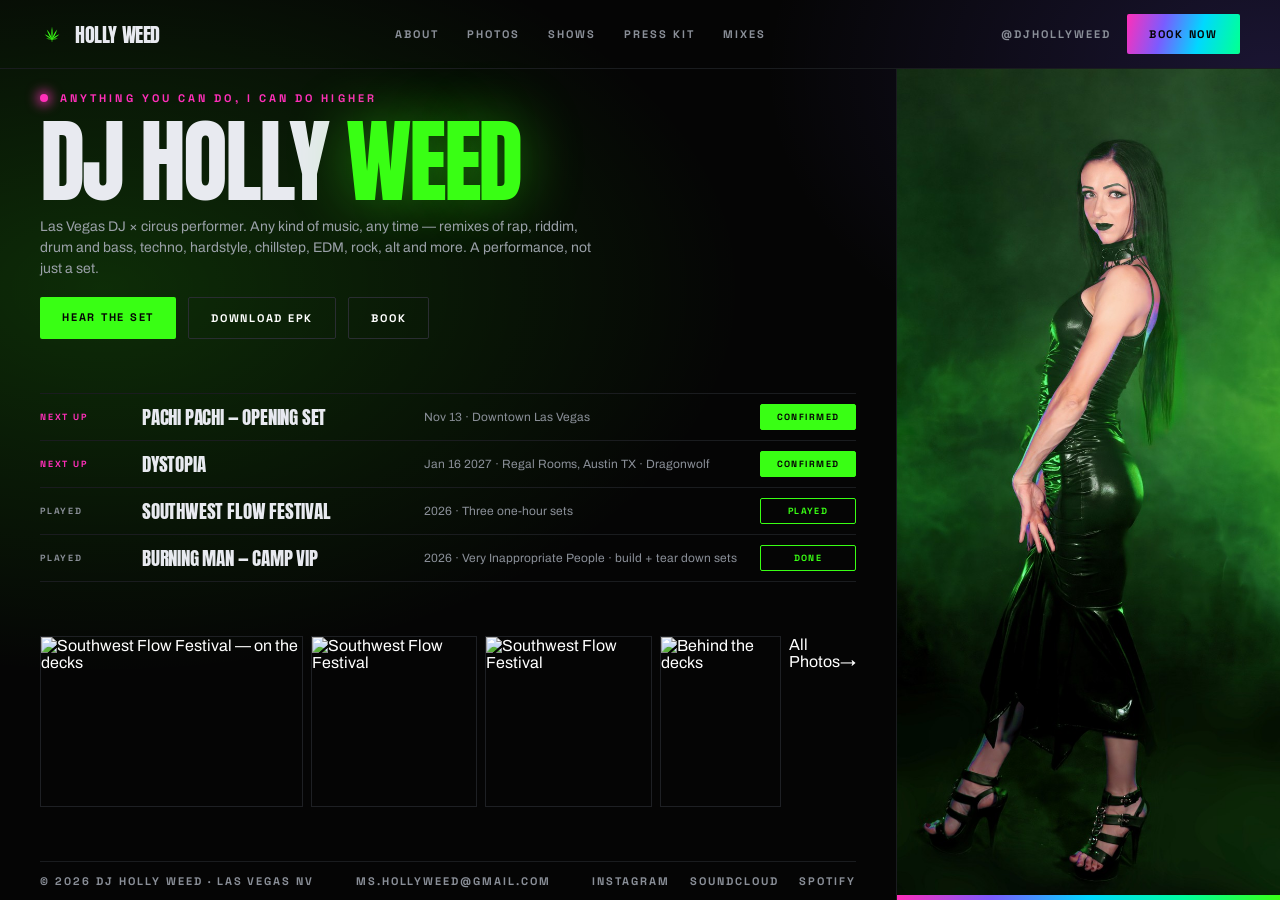
==== index.html @ 9cdce439 "Add files via upload" ====
<!DOCTYPE html>
<html lang="en">
<head>
<meta charset="utf-8">
<title>DJ Holly Weed — Las Vegas · Any Kind of Music, Any Time</title>
<meta name="viewport" content="width=device-width,initial-scale=1">
<meta name="description" content="DJ Holly Weed. Las Vegas DJ and circus performer. Any kind of music, any time. Next: Pachi Pachi 11/13, Dystopia Austin 1/16/27. Bookings: ms.hollyweed@gmail.com">
<meta property="og:title" content="DJ Holly Weed">
<meta property="og:description" content="Anything you can do, I can do higher.">
<meta property="og:type" content="website">
<meta property="og:image" content="assets/img/og.jpg">
<meta name="theme-color" content="#050505">
<link rel="icon" type="image/png" href="assets/img/favicon.png">
<link rel="preconnect" href="https://fonts.googleapis.com">
<link rel="preconnect" href="https://fonts.gstatic.com" crossorigin>
<link href="https://fonts.googleapis.com/css2?family=Anton&family=Archivo:wght@400;500;600;700&family=Space+Grotesk:wght@400;500;700&display=swap" rel="stylesheet">
<link rel="stylesheet" href="assets/styles.css?v=6">
<script type="application/ld+json">
{
  "@context": "https://schema.org",
  "@type": "MusicGroup",
  "name": "DJ Holly Weed",
  "genre": ["Rap Remixes", "Riddim", "Drum and Bass", "Techno", "Hardstyle", "Chillstep", "EDM", "Rock", "Alternative"],
  "foundingLocation": {"@type": "Place", "name": "Las Vegas, NV"},
  "email": "ms.hollyweed@gmail.com",
  "sameAs": [
    "https://www.instagram.com/djhollyweed",
    "https://soundcloud.com/djhollyweed",
    "https://open.spotify.com/user/31uorguccftqtg457fz2jyqeoupe"
  ]
}
</script>
</head>
<body>
<div class="screen">

<header>
  <a class="logo" href="#" aria-label="DJ Holly Weed">
    <svg viewBox="-100 -110 200 140" width="24"  aria-hidden="true"><g fill="currentColor"><path d="M0,10 C7,-22 7,-70 0,-104 C-7,-70 -7,-22 0,10 Z"/><path transform="rotate(28)" d="M0,10 C7,-20 7,-62 0,-92 C-7,-62 -7,-20 0,10 Z"/><path transform="rotate(-28)" d="M0,10 C7,-20 7,-62 0,-92 C-7,-62 -7,-20 0,10 Z"/><path transform="rotate(56)" d="M0,10 C6,-16 6,-50 0,-74 C-6,-50 -6,-16 0,10 Z"/><path transform="rotate(-56)" d="M0,10 C6,-16 6,-50 0,-74 C-6,-50 -6,-16 0,10 Z"/><path transform="rotate(84)" d="M0,10 C5,-12 5,-34 0,-50 C-5,-34 -5,-12 0,10 Z"/><path transform="rotate(-84)" d="M0,10 C5,-12 5,-34 0,-50 C-5,-34 -5,-12 0,10 Z"/><path d="M-2.4,6 L2.4,6 L1.2,28 L-1.2,28 Z"/></g></svg>
    <span>Holly Weed</span>
  </a>
  <nav>
    <a class="navlink" href="about.html">About</a>
    <a class="navlink" href="photos.html">Photos</a>
    <a class="navlink" href="shows.html">Shows</a>
    <a class="navlink" href="assets/DJHollyWeed-EPK.pdf" download>Press Kit</a>
    <a class="navlink" href="https://soundcloud.com/djhollyweed" target="_blank" rel="noopener">Mixes</a>
  </nav>
  <div class="header-right">
    <span class="label handle">@DJHOLLYWEED</span>
    <a class="btn slick" href="mailto:ms.hollyweed@gmail.com?subject=Booking%20enquiry%20%E2%80%94%20DJ%20Holly%20Weed">Book Now</a>
  </div>
</header>

<main>
  <div class="col-left">
    <div>
      <div class="kicker"><span class="dot"></span><span>Anything you can do, I can do higher</span></div>
      <h1><span class="h1a">DJ Holly</span> <span class="h1b">Weed</span></h1>
      <p class="blurb">Las Vegas DJ &times; circus performer. Any kind of music, any time — remixes of rap, riddim, drum and bass, techno, hardstyle, chillstep, EDM, rock, alt and more. A performance, not just a set.</p>
      <div class="ctas">
        <a class="btn btn-green" href="https://soundcloud.com/djhollyweed" target="_blank" rel="noopener">Hear the Set</a>
        <a class="btn btn-outline" href="assets/DJHollyWeed-EPK.pdf" download>Download EPK</a>
        <a class="btn btn-outline" href="mailto:ms.hollyweed@gmail.com?subject=Booking%20enquiry%20%E2%80%94%20DJ%20Holly%20Weed">Book</a>
      </div>
    </div>

    <div class="shows-mini">
      <a class="srow" href="shows.html">
        <span class="tag tag-pink">Next Up</span>
        <span class="sname">Pachi Pachi — Opening Set</span>
        <span class="sloc">Nov 13 · Downtown Las Vegas</span>
        <span class="chipb chipb-solid">Confirmed</span>
      </a>
      <a class="srow" href="shows.html">
        <span class="tag tag-pink">Next Up</span>
        <span class="sname">Dystopia</span>
        <span class="sloc">Jan 16 2027 · Regal Rooms, Austin TX · Dragonwolf</span>
        <span class="chipb chipb-solid">Confirmed</span>
      </a>
      <a class="srow" href="shows.html">
        <span class="tag">Played</span>
        <span class="sname">Southwest Flow Festival</span>
        <span class="sloc">2026 · Three one-hour sets</span>
        <span class="chipb">Played</span>
      </a>
      <a class="srow" href="shows.html">
        <span class="tag">Played</span>
        <span class="sname">Burning Man — Camp VIP</span>
        <span class="sloc">2026 · Very Inappropriate People · build + tear down sets</span>
        <span class="chipb">Done</span>
      </a>
    </div>

    <div class="thumbs">
      <a href="photos.html"><img src="assets/img/live-01.jpg" alt="Southwest Flow Festival — on the decks"></a>
      <a href="photos.html"><img src="assets/img/live-04.jpg" alt="Southwest Flow Festival"></a>
      <a href="photos.html"><img src="assets/img/live-05.jpg" alt="Southwest Flow Festival"></a>
      <a href="photos.html"><img src="assets/img/live-09.jpg" alt="Behind the decks"></a>
      <a class="thumb-more" href="photos.html"><span>All<br>Photos</span><span class="arr">→</span></a>
    </div>

    <div class="bottombar">
      <span class="label dim">© <span id="year">2026</span> DJ Holly Weed · Las Vegas NV</span>
      <span class="label dim">MS.HOLLYWEED@GMAIL.COM</span>
      <span class="socials">
        <a href="https://www.instagram.com/djhollyweed" target="_blank" rel="noopener">Instagram</a>
        <a href="https://soundcloud.com/djhollyweed" target="_blank" rel="noopener">SoundCloud</a>
        <a href="https://open.spotify.com/user/31uorguccftqtg457fz2jyqeoupe" target="_blank" rel="noopener">Spotify</a>
      </span>
    </div>
  </div>

  <div class="col-photo">
    <img src="assets/img/hero.jpg" alt="DJ Holly Weed — press shot">
    <div class="strip"></div>
  </div>
</main>

</div>

<script>
  document.getElementById('year').textContent = new Date().getFullYear();
</script>
</body>
</html>
---- assets/styles.css ----
/* DJ HOLLY WEED — one-screen site */
:root{
  --green:#39FF14; --pink:#FF2FB9; --black:#050505; --bone:#E8EAF0;
  --panel:#0A0B0C; --line:#1A1C1F; --border:#2A2D32; --mid:#8A8F98; --body:#9AA0A8;
}
*{box-sizing:border-box}
html,body{margin:0;background:var(--black);color:#fff;font-family:'Archivo',sans-serif;-webkit-font-smoothing:antialiased}
a{color:inherit;text-decoration:none}
img{display:block}
.label{font-family:'Space Grotesk',sans-serif;font-weight:700;letter-spacing:0.18em;text-transform:uppercase;font-size:11px}
.dim{color:var(--mid)}
@keyframes slick{from{background-position:0% 50%}to{background-position:200% 50%}}
.slick{background:linear-gradient(105deg,#FF2FB9,#7A5CFF,#00D8FF,#00FF9D,#39FF14,#FFB300,#FF2FB9);background-size:200% 100%;animation:slick 9s linear infinite;color:var(--black)!important}
.btn{display:inline-block;font-family:'Space Grotesk',sans-serif;font-size:11px;font-weight:700;letter-spacing:0.16em;text-transform:uppercase;padding:13px 22px;border-radius:2px;transition:filter .2s}
.btn:hover{filter:brightness(1.15)}
.btn-green{background:var(--green);color:var(--black)}
.btn-outline{border:1px solid var(--border);color:#fff}
.btn-outline:hover{border-color:var(--green);color:var(--green);filter:none}

.screen{min-height:100svh;display:flex;flex-direction:column;position:relative;overflow:hidden}
.screen::before{content:"";position:absolute;inset:-10% -20% auto;height:120%;background:radial-gradient(55% 55% at 20% 35%, rgba(57,255,20,0.16), transparent 65%),radial-gradient(40% 45% at 85% 15%, rgba(122,92,255,0.18), transparent 70%);pointer-events:none}

header{position:relative;z-index:2;display:flex;align-items:center;justify-content:space-between;gap:16px;padding:14px 40px;border-bottom:1px solid var(--line)}
.logo{display:flex;align-items:center;gap:11px}
.logo svg{color:var(--green);flex:none}
.logo span{font-family:'Anton',sans-serif;font-size:20px;letter-spacing:-0.02em;color:var(--bone);text-transform:uppercase}
nav{display:flex;gap:28px;align-items:center}
.navlink{font-family:'Space Grotesk',sans-serif;font-size:11px;font-weight:700;letter-spacing:0.18em;color:var(--mid);text-transform:uppercase;background:none;border:none;cursor:pointer;padding:0;transition:color .2s}
.navlink:hover{color:var(--green)}
.header-right{display:flex;align-items:center;gap:16px}
.handle{color:var(--mid)}

main{position:relative;z-index:1;flex:1;display:grid;grid-template-columns:1fr minmax(300px,30vw);min-height:0}
.col-left{display:flex;flex-direction:column;justify-content:space-between;gap:12px;padding:22px 40px 12px;min-width:0}
.kicker{display:flex;align-items:center;gap:12px;margin-bottom:14px}
.kicker .dot{width:8px;height:8px;background:var(--pink);border-radius:50%;box-shadow:0 0 12px 3px rgba(255,47,185,0.8)}
.kicker span:last-child{font-family:'Space Grotesk',sans-serif;font-size:11px;font-weight:700;letter-spacing:0.28em;color:var(--pink);text-transform:uppercase}
h1{margin:0;font-weight:400;font-family:'Anton',sans-serif;text-transform:uppercase;letter-spacing:-0.035em;font-size:clamp(54px,7.2vw,104px);line-height:.92}
.h1a{color:var(--bone)}
.h1b{color:var(--green);text-shadow:0 0 60px rgba(57,255,20,0.45)}
.blurb{font-size:14px;line-height:1.5;color:var(--body);max-width:560px;margin:12px 0 0}
.ctas{display:flex;gap:12px;margin-top:18px;flex-wrap:wrap}

.shows-mini{border-top:1px solid var(--line)}
.srow{display:grid;grid-template-columns:86px 1fr 1.2fr 96px;align-items:center;gap:16px;padding:9px 0;border-bottom:1px solid var(--line)}
.tag{font-family:'Space Grotesk',sans-serif;font-size:9px;font-weight:700;letter-spacing:0.2em;text-transform:uppercase;color:var(--mid)}
.tag-pink{color:var(--pink)}
.sname{font-family:'Anton',sans-serif;font-size:19px;letter-spacing:-0.01em;text-transform:uppercase;color:var(--bone);white-space:nowrap;overflow:hidden;text-overflow:ellipsis}
.sloc{font-size:12px;color:var(--mid);white-space:nowrap;overflow:hidden;text-overflow:ellipsis}
.chipb{font-family:'Space Grotesk',sans-serif;font-size:9px;font-weight:700;letter-spacing:0.16em;text-transform:uppercase;text-align:center;padding:6px 0;border-radius:2px;border:1px solid var(--green);color:var(--green)}
.chipb-solid{background:var(--green);color:var(--black);border-color:var(--green)}

.thumbs{display:flex;gap:8px;min-height:0;align-items:stretch}
.thumbs img{height:clamp(120px,19vh,200px);width:auto;border:1px solid #1E2024;min-width:0;object-fit:contain}

.bottombar{display:flex;align-items:center;justify-content:space-between;gap:14px;padding-top:12px;border-top:1px solid var(--line);flex-wrap:wrap}
.socials{display:flex;gap:20px}
.socials a{font-family:'Space Grotesk',sans-serif;font-size:11px;font-weight:700;letter-spacing:0.18em;color:var(--mid);text-transform:uppercase;transition:color .2s}
.socials a:hover{color:var(--green)}

.col-photo{position:relative;border-left:1px solid var(--line);min-height:0}
.col-photo img{width:100%;height:100%;object-fit:cover;object-position:top}
.col-photo .strip{position:absolute;bottom:0;left:0;right:0;height:5px;background:linear-gradient(105deg,#FF2FB9,#7A5CFF,#00D8FF,#00FF9D,#39FF14)}

/* bio modal */
#bio-modal{position:fixed;inset:0;z-index:50;background:rgba(5,5,5,.82);backdrop-filter:blur(6px);display:flex;align-items:center;justify-content:center;padding:24px}
#bio-modal[hidden]{display:none}
.modal-card{position:relative;background:var(--panel);border:1px solid var(--border);border-radius:8px;max-width:720px;max-height:84vh;overflow-y:auto;padding:36px 40px}
.modal-card p{font-size:14px;line-height:1.7;color:var(--body);margin:0}
.eyebrow{font-family:'Space Grotesk',sans-serif;font-size:11px;font-weight:700;letter-spacing:0.28em;color:var(--green);text-transform:uppercase;margin-bottom:10px}
#bio-close{position:absolute;top:14px;right:16px;background:none;border:1px solid var(--border);color:var(--bone);border-radius:2px;padding:6px 10px;cursor:pointer;font-size:13px}
#bio-close:hover{border-color:var(--green);color:var(--green)}

/* mobile: stacks (scrolls on phones, one screen on desktop) */
@media (max-width:980px){
  header{padding:12px 18px}
  .handle{display:none}
  main{grid-template-columns:1fr}
  .col-photo{display:none}
  .col-left{padding:20px 18px 12px;gap:18px}
  .srow{grid-template-columns:70px 1fr 90px;gap:10px}
  .sloc{display:none}
  .thumbs{overflow-x:auto}
  .thumbs img{height:110px;flex:none}
  .bottombar{justify-content:center}
}
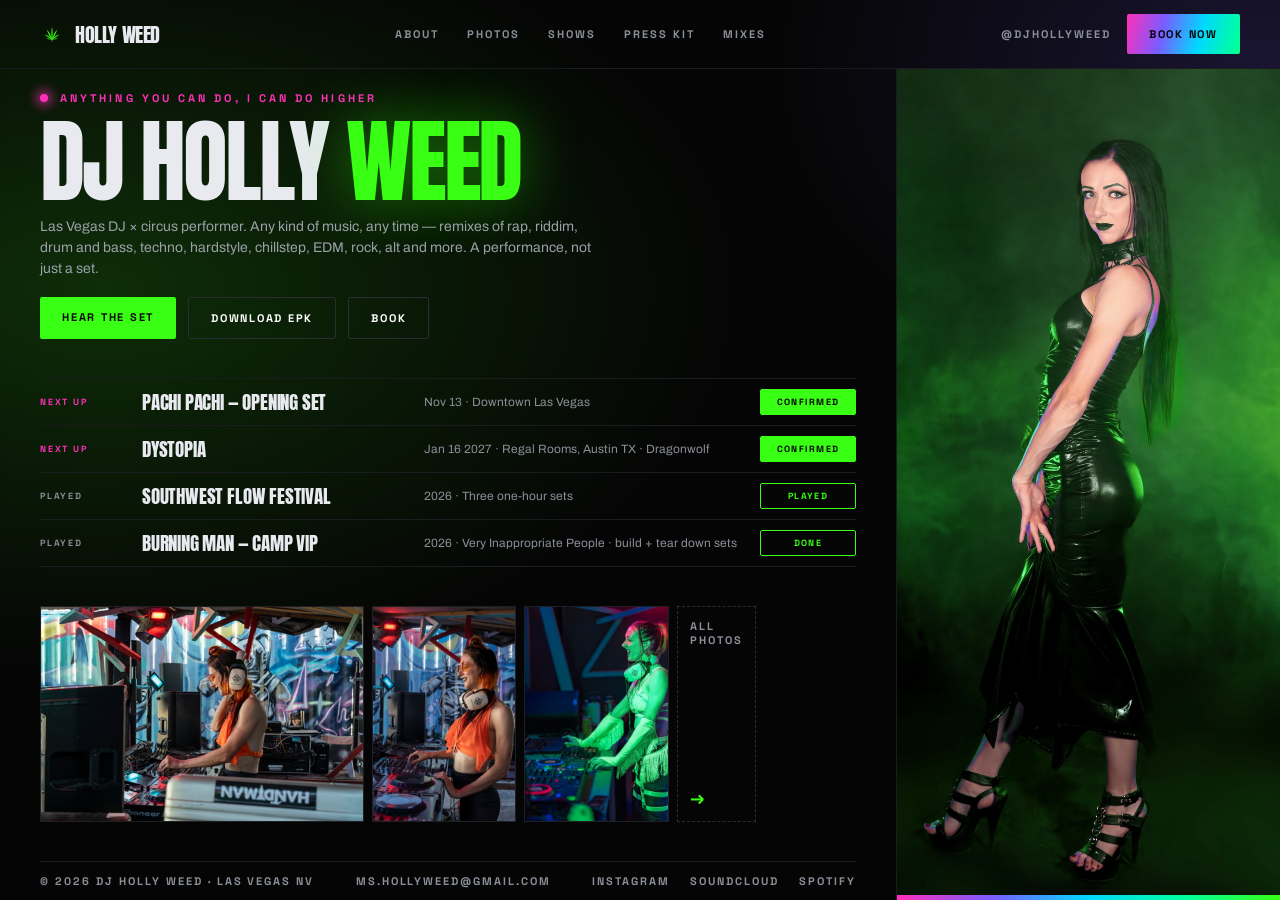
==== commit f72fee3a: "Add files via upload" ====
--- a/index.html
+++ b/index.html
@@ -14,7 +14,7 @@
 <link rel="preconnect" href="https://fonts.googleapis.com">
 <link rel="preconnect" href="https://fonts.gstatic.com" crossorigin>
 <link href="https://fonts.googleapis.com/css2?family=Anton&family=Archivo:wght@400;500;600;700&family=Space+Grotesk:wght@400;500;700&display=swap" rel="stylesheet">
-<link rel="stylesheet" href="assets/styles.css?v=6">
+<link rel="stylesheet" href="assets/styles.css?v=7">
 <script type="application/ld+json">
 {
   "@context": "https://schema.org",
@@ -95,7 +95,6 @@
     <div class="thumbs">
       <a href="photos.html"><img src="assets/img/live-01.jpg" alt="Southwest Flow Festival — on the decks"></a>
       <a href="photos.html"><img src="assets/img/live-04.jpg" alt="Southwest Flow Festival"></a>
-      <a href="photos.html"><img src="assets/img/live-05.jpg" alt="Southwest Flow Festival"></a>
       <a href="photos.html"><img src="assets/img/live-09.jpg" alt="Behind the decks"></a>
       <a class="thumb-more" href="photos.html"><span>All<br>Photos</span><span class="arr">→</span></a>
     </div>
--- a/assets/styles.css
+++ b/assets/styles.css
@@ -18,6 +18,7 @@
 .btn-outline:hover{border-color:var(--green);color:var(--green);filter:none}
 
 .screen{min-height:100svh;display:flex;flex-direction:column;position:relative;overflow:hidden}
+@media (min-width:981px){.screen{height:100svh}}
 .screen::before{content:"";position:absolute;inset:-10% -20% auto;height:120%;background:radial-gradient(55% 55% at 20% 35%, rgba(57,255,20,0.16), transparent 65%),radial-gradient(40% 45% at 85% 15%, rgba(122,92,255,0.18), transparent 70%);pointer-events:none}
 
 header{position:relative;z-index:2;display:flex;align-items:center;justify-content:space-between;gap:16px;padding:14px 40px;border-bottom:1px solid var(--line)}
@@ -51,7 +52,12 @@
 .chipb-solid{background:var(--green);color:var(--black);border-color:var(--green)}
 
 .thumbs{display:flex;gap:8px;min-height:0;align-items:stretch}
-.thumbs img{height:clamp(120px,19vh,200px);width:auto;border:1px solid #1E2024;min-width:0;object-fit:contain}
+.thumbs a{display:block;min-width:0}
+.thumbs img{height:clamp(150px,24vh,270px);width:auto;border:1px solid #1E2024;min-width:0;object-fit:contain;transition:border-color .2s}
+.thumbs a:hover img{border-color:var(--green)}
+.thumb-more{display:flex!important;flex-direction:column;justify-content:space-between;border:1px dashed var(--border);padding:12px;min-width:84px;font-family:'Space Grotesk',sans-serif;font-size:11px;font-weight:700;letter-spacing:0.18em;text-transform:uppercase;color:var(--mid);transition:all .2s}
+.thumb-more .arr{font-size:18px;color:var(--green)}
+.thumb-more:hover{border-color:var(--green);color:var(--green)}
 
 .bottombar{display:flex;align-items:center;justify-content:space-between;gap:14px;padding-top:12px;border-top:1px solid var(--line);flex-wrap:wrap}
 .socials{display:flex;gap:20px}
@@ -62,14 +68,51 @@
 .col-photo img{width:100%;height:100%;object-fit:cover;object-position:top}
 .col-photo .strip{position:absolute;bottom:0;left:0;right:0;height:5px;background:linear-gradient(105deg,#FF2FB9,#7A5CFF,#00D8FF,#00FF9D,#39FF14)}
 
-/* bio modal */
-#bio-modal{position:fixed;inset:0;z-index:50;background:rgba(5,5,5,.82);backdrop-filter:blur(6px);display:flex;align-items:center;justify-content:center;padding:24px}
-#bio-modal[hidden]{display:none}
-.modal-card{position:relative;background:var(--panel);border:1px solid var(--border);border-radius:8px;max-width:720px;max-height:84vh;overflow-y:auto;padding:36px 40px}
-.modal-card p{font-size:14px;line-height:1.7;color:var(--body);margin:0}
 .eyebrow{font-family:'Space Grotesk',sans-serif;font-size:11px;font-weight:700;letter-spacing:0.28em;color:var(--green);text-transform:uppercase;margin-bottom:10px}
-#bio-close{position:absolute;top:14px;right:16px;background:none;border:1px solid var(--border);color:var(--bone);border-radius:2px;padding:6px 10px;cursor:pointer;font-size:13px}
-#bio-close:hover{border-color:var(--green);color:var(--green)}
+.navlink.active{color:var(--green)}
+
+/* ---------- subpages ---------- */
+.page-head{display:flex;align-items:baseline;gap:20px;padding:18px 40px 14px;border-bottom:1px solid var(--line);position:relative;z-index:1}
+.page-head h2{margin:0;font-family:'Anton',sans-serif;font-weight:400;text-transform:uppercase;letter-spacing:-0.02em;font-size:clamp(34px,4vw,56px);line-height:1;color:var(--bone)}
+.page-head .sub{font-size:13px;color:var(--mid)}
+
+/* photos viewer */
+.viewer{position:relative;z-index:1;flex:1;display:grid;grid-template-columns:72px 1fr 72px;align-items:stretch;min-height:0;padding:14px 24px 0}
+.vbtn{background:none;border:1px solid var(--border);color:var(--bone);font-size:26px;cursor:pointer;border-radius:2px;transition:all .2s;align-self:stretch;margin:10px 0}
+.vbtn:hover{border-color:var(--green);color:var(--green)}
+.vstage{display:flex;flex-direction:column;min-height:0;min-width:0}
+.vstage img{flex:1;min-height:0;width:100%;object-fit:contain}
+.vmeta{display:flex;align-items:center;justify-content:center;gap:14px;padding:10px 0 2px}
+.vmeta .vcap{font-size:13px;color:var(--body)}
+.vmeta .vcount{font-family:'Space Grotesk',sans-serif;font-size:11px;font-weight:700;letter-spacing:0.18em;color:var(--mid)}
+.filmstrip{position:relative;z-index:1;display:flex;gap:6px;justify-content:center;padding:12px 24px;overflow-x:auto}
+.filmstrip img{height:56px;width:auto;border:1px solid #1E2024;cursor:pointer;opacity:.55;transition:all .2s}
+.filmstrip img:hover{opacity:1}
+.filmstrip img.on{opacity:1;border-color:var(--green)}
+
+/* shows page */
+.shows-full{position:relative;z-index:1;flex:1;display:flex;flex-direction:column;justify-content:center;padding:10px 40px;min-height:0}
+.show{display:grid;grid-template-columns:150px 1.1fr 1.3fr 110px;align-items:center;gap:20px;padding:clamp(10px,2.4vh,24px) 0;border-bottom:1px solid var(--line)}
+.show:first-child{border-top:1px solid var(--line)}
+.sdate{font-family:'Anton',sans-serif;font-size:clamp(20px,2.4vw,30px);letter-spacing:0;text-transform:uppercase;line-height:1}
+.sdate small{display:block;font-family:'Space Grotesk',sans-serif;font-size:10px;font-weight:700;letter-spacing:0.22em;color:var(--mid);margin-top:5px}
+.sdate.next{color:var(--pink)}
+.show .sname{font-size:clamp(20px,2.2vw,28px);white-space:normal}
+.show .svenue{font-size:13px;color:var(--body);line-height:1.5}
+.show .svenue b{color:var(--bone);font-weight:600}
+.bookbar{position:relative;z-index:1;display:flex;align-items:center;justify-content:space-between;gap:16px;padding:14px 40px;border-top:1px solid var(--line);flex-wrap:wrap}
+.bookbar .big{font-family:'Anton',sans-serif;font-size:20px;text-transform:uppercase;color:var(--bone)}
+
+/* about page */
+.about-grid{position:relative;z-index:1;flex:1;display:grid;grid-template-columns:minmax(280px,34vw) 1fr;min-height:0}
+.about-photo{border-right:1px solid var(--line);min-height:0;position:relative}
+.about-photo img{width:100%;height:100%;object-fit:cover;object-position:top}
+.about-photo .strip{position:absolute;bottom:0;left:0;right:0;height:5px;background:linear-gradient(105deg,#FF2FB9,#7A5CFF,#00D8FF,#00FF9D,#39FF14)}
+.about-text{padding:clamp(16px,3vh,34px) 44px;display:flex;flex-direction:column;justify-content:center;gap:clamp(12px,2.2vh,22px);min-height:0;overflow-y:auto}
+.about-text p{margin:0;font-size:13.5px;line-height:1.62;color:var(--body);max-width:72ch}
+.factline{display:flex;gap:10px;flex-wrap:wrap}
+.factchip{font-family:'Space Grotesk',sans-serif;font-size:10px;font-weight:700;letter-spacing:0.14em;text-transform:uppercase;border:1px solid var(--border);color:var(--body);padding:7px 12px;border-radius:2px}
+.factchip b{color:var(--green);font-weight:700}
 
 /* mobile: stacks (scrolls on phones, one screen on desktop) */
 @media (max-width:980px){
@@ -81,6 +124,17 @@
   .srow{grid-template-columns:70px 1fr 90px;gap:10px}
   .sloc{display:none}
   .thumbs{overflow-x:auto}
-  .thumbs img{height:110px;flex:none}
+  .thumbs img{height:120px;flex:none}
+  .thumb-more{min-width:70px}
   .bottombar{justify-content:center}
+  nav{gap:14px}
+  .viewer{grid-template-columns:48px 1fr 48px;padding:10px 12px 0}
+  .show{grid-template-columns:96px 1fr 90px;gap:10px}
+  .show .svenue{display:none}
+  .about-grid{grid-template-columns:1fr}
+  .about-photo{display:none}
+  .about-text{padding:20px 18px}
+  .page-head{padding:16px 18px 12px}
+  .shows-full{padding:10px 18px}
+  .bookbar{padding:14px 18px}
 }
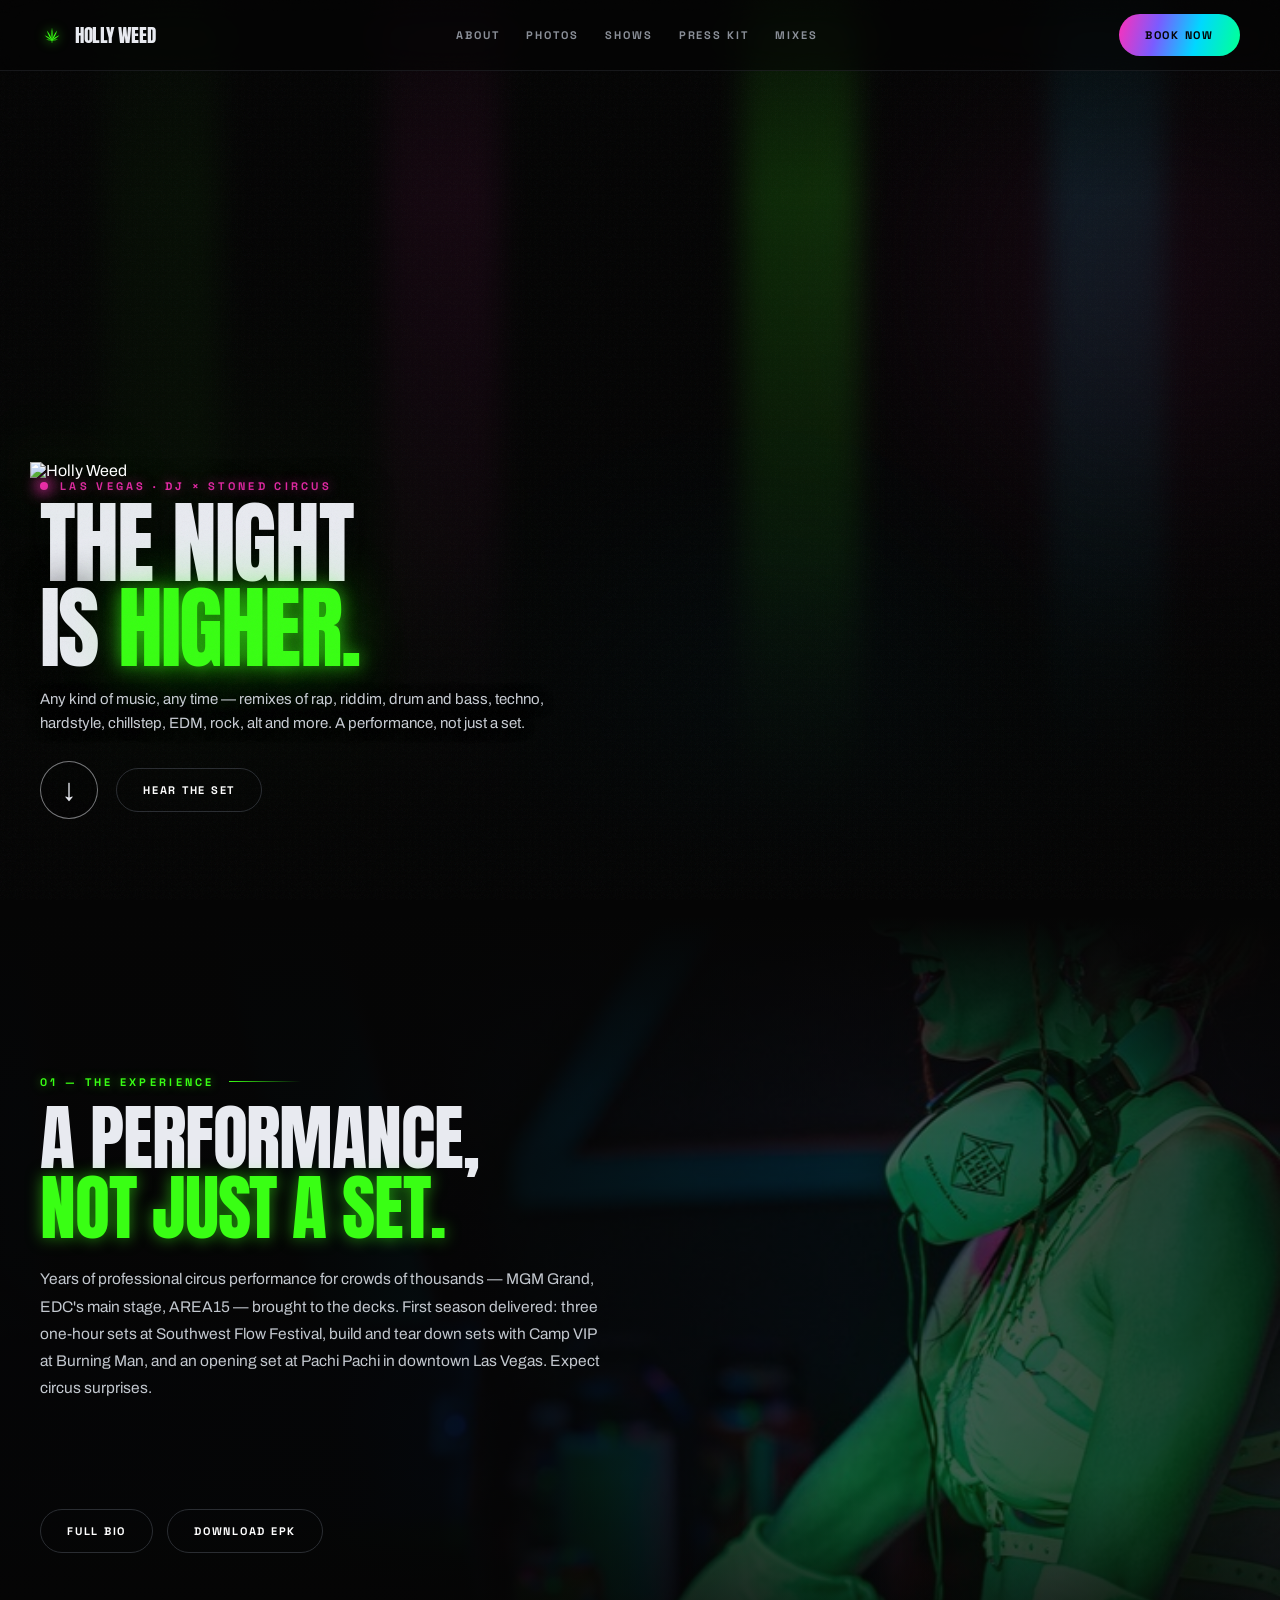
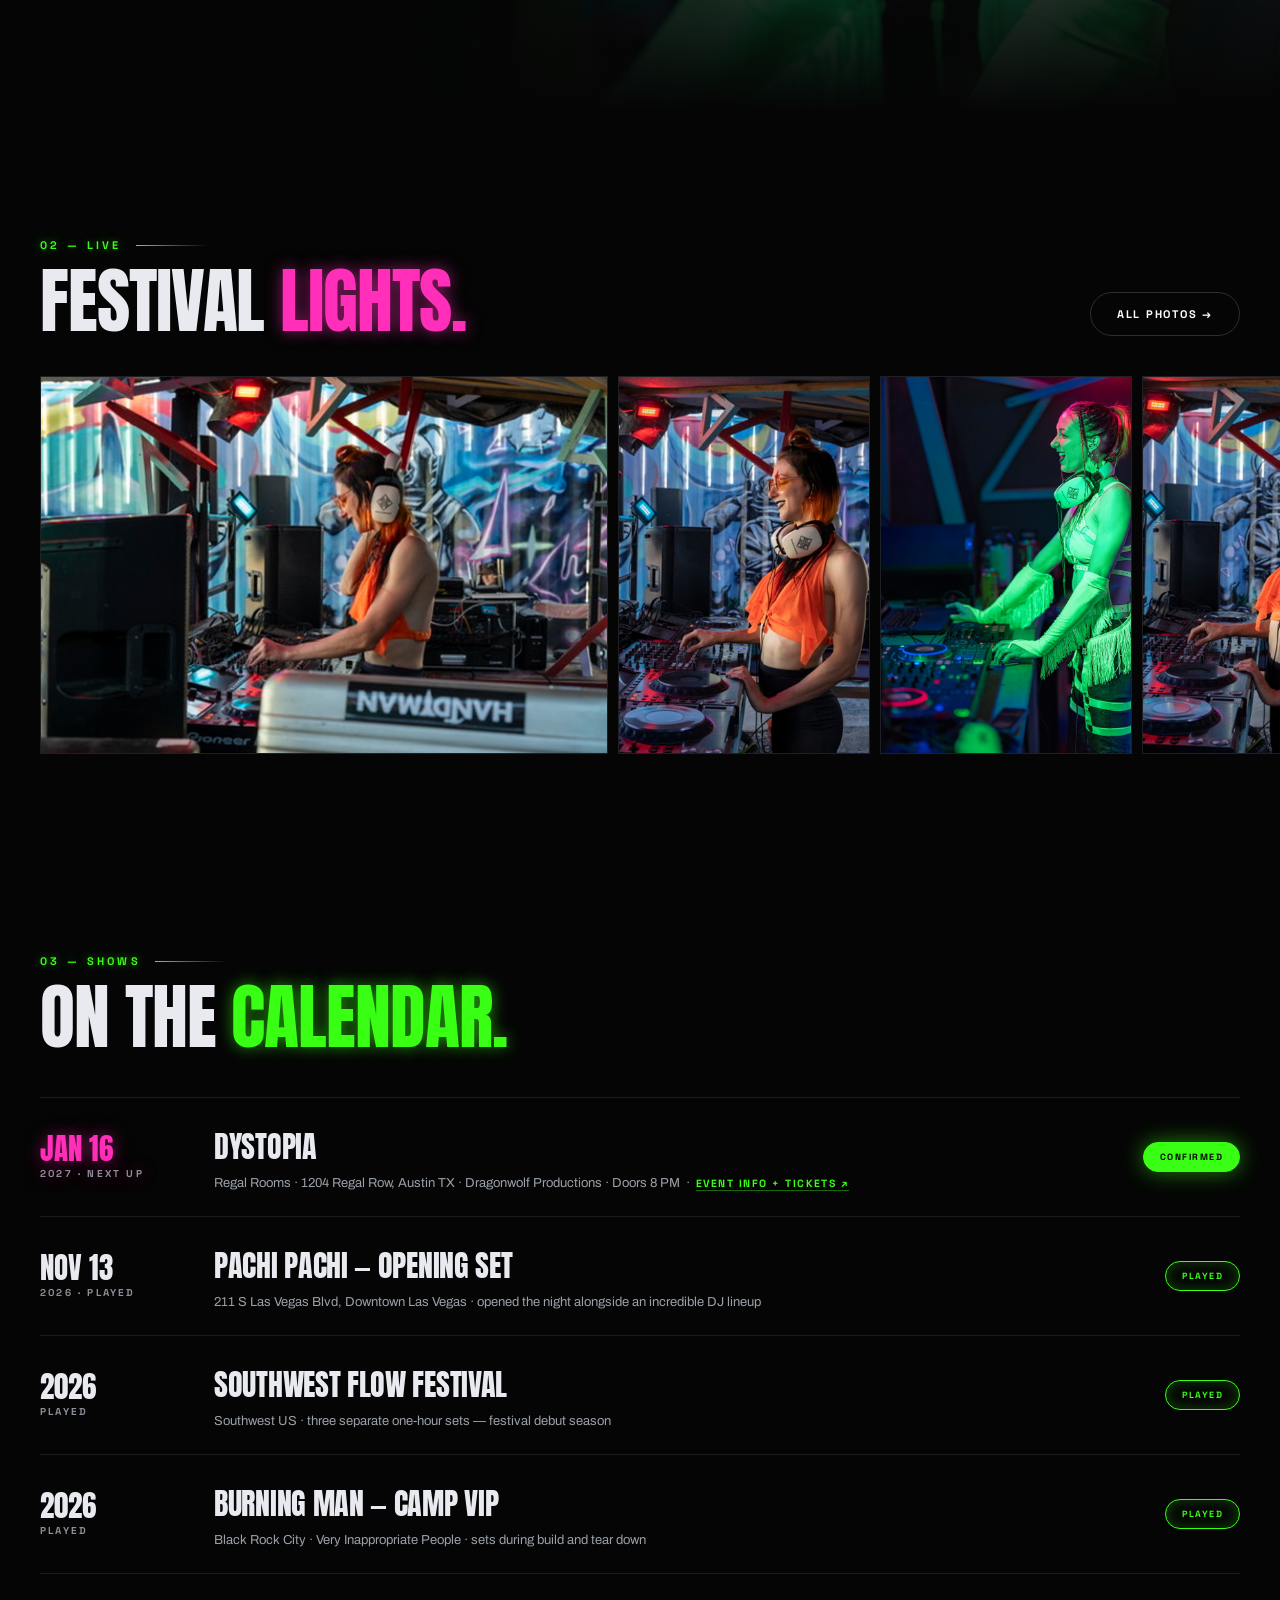
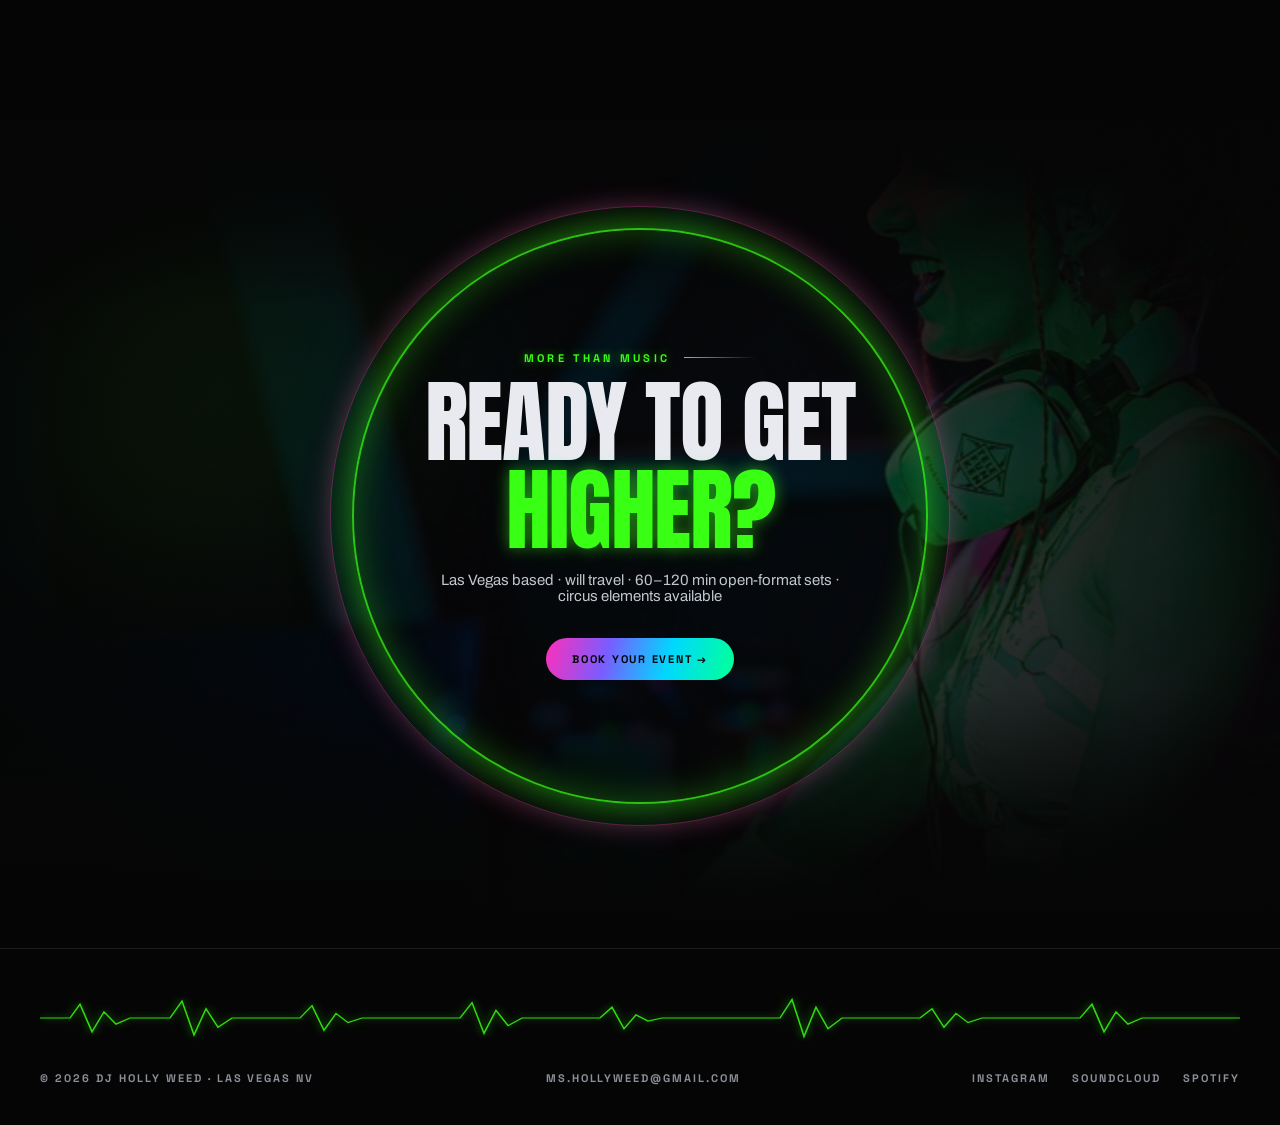
==== commit 8f11c9b4: "Add files via upload" ====
--- a/index.html
+++ b/index.html
@@ -4,17 +4,16 @@
 <meta charset="utf-8">
 <title>DJ Holly Weed — Las Vegas · Any Kind of Music, Any Time</title>
 <meta name="viewport" content="width=device-width,initial-scale=1">
-<meta name="description" content="DJ Holly Weed. Las Vegas DJ and circus performer. Any kind of music, any time. Next: Pachi Pachi 11/13, Dystopia Austin 1/16/27. Bookings: ms.hollyweed@gmail.com">
+<meta name="description" content="DJ Holly Weed. Las Vegas DJ and circus performer. Any kind of music, any time. Next: Dystopia, Austin TX 1/16/27. Bookings: ms.hollyweed@gmail.com">
 <meta property="og:title" content="DJ Holly Weed">
 <meta property="og:description" content="Anything you can do, I can do higher.">
 <meta property="og:type" content="website">
-<meta property="og:image" content="assets/img/og.jpg">
+<meta property="og:image" content="assets/img/hero-smoke.jpg">
 <meta name="theme-color" content="#050505">
 <link rel="icon" type="image/png" href="assets/img/favicon.png">
 <link rel="preconnect" href="https://fonts.googleapis.com">
 <link rel="preconnect" href="https://fonts.gstatic.com" crossorigin>
 <link href="https://fonts.googleapis.com/css2?family=Anton&family=Archivo:wght@400;500;600;700&family=Space+Grotesk:wght@400;500;700&display=swap" rel="stylesheet">
-<link rel="stylesheet" href="assets/styles.css?v=7">
 <script type="application/ld+json">
 {
   "@context": "https://schema.org",
@@ -23,103 +22,295 @@
   "genre": ["Rap Remixes", "Riddim", "Drum and Bass", "Techno", "Hardstyle", "Chillstep", "EDM", "Rock", "Alternative"],
   "foundingLocation": {"@type": "Place", "name": "Las Vegas, NV"},
   "email": "ms.hollyweed@gmail.com",
-  "sameAs": [
-    "https://www.instagram.com/djhollyweed",
-    "https://soundcloud.com/djhollyweed",
-    "https://open.spotify.com/user/31uorguccftqtg457fz2jyqeoupe"
-  ]
+  "sameAs": ["https://www.instagram.com/djhollyweed","https://soundcloud.com/djhollyweed","https://open.spotify.com/user/31uorguccftqtg457fz2jyqeoupe"]
 }
 </script>
+<style>
+:root{
+  --green:#39FF14; --pink:#FF2FB9; --black:#050505; --bone:#E8EAF0;
+  --panel:#0A0B0C; --line:#1A1C1F; --border:#2A2D32; --mid:#8A8F98; --body:#9AA0A8;
+}
+*{box-sizing:border-box}
+html{scroll-behavior:smooth}
+html,body{margin:0;background:var(--black);color:#fff;font-family:'Archivo',sans-serif;-webkit-font-smoothing:antialiased;overflow-x:hidden}
+a{color:inherit;text-decoration:none}
+img{display:block}
+.label{font-family:'Space Grotesk',sans-serif;font-weight:700;letter-spacing:0.18em;text-transform:uppercase;font-size:11px}
+.dim{color:var(--mid)}
+@keyframes slick{from{background-position:0% 50%}to{background-position:200% 50%}}
+.slick{background:linear-gradient(105deg,#FF2FB9,#7A5CFF,#00D8FF,#00FF9D,#39FF14,#FFB300,#FF2FB9);background-size:200% 100%;animation:slick 9s linear infinite;color:var(--black)!important}
+.btn{display:inline-block;font-family:'Space Grotesk',sans-serif;font-size:11px;font-weight:700;letter-spacing:0.16em;text-transform:uppercase;padding:14px 26px;border-radius:999px;transition:filter .2s}
+.btn:hover{filter:brightness(1.15)}
+.btn-outline{border:1px solid var(--border);color:#fff;border-radius:999px}
+.btn-outline:hover{border-color:var(--green);color:var(--green);filter:none}
+
+/* ---------- fixed nav ---------- */
+header{position:fixed;top:0;left:0;right:0;z-index:50;display:flex;align-items:center;justify-content:space-between;gap:16px;padding:14px 40px;background:rgba(5,5,5,.55);backdrop-filter:blur(14px);-webkit-backdrop-filter:blur(14px);border-bottom:1px solid rgba(42,45,50,.5)}
+.logo{display:flex;align-items:center;gap:11px}
+.logo svg{color:var(--green);flex:none;filter:drop-shadow(0 0 6px rgba(57,255,20,.8))}
+.logo span{font-family:'Anton',sans-serif;font-size:19px;letter-spacing:-0.02em;color:var(--bone);text-transform:uppercase}
+nav{display:flex;gap:26px;align-items:center}
+.navlink{font-family:'Space Grotesk',sans-serif;font-size:11px;font-weight:700;letter-spacing:0.18em;color:var(--mid);text-transform:uppercase;transition:color .2s,text-shadow .2s}
+.navlink:hover{color:var(--green);text-shadow:0 0 12px rgba(57,255,20,.8)}
+
+/* ---------- atmosphere ---------- */
+.smoke{position:absolute;inset:0;overflow:hidden;pointer-events:none}
+.smoke i{position:absolute;width:60vmax;height:60vmax;border-radius:50%;filter:blur(90px);opacity:.22;animation:drift 22s ease-in-out infinite alternate}
+.smoke i.g{background:radial-gradient(circle,rgba(57,255,20,.8),transparent 60%)}
+.smoke i.p{background:radial-gradient(circle,rgba(255,47,185,.6),transparent 60%);animation-duration:28s;animation-delay:-9s}
+.smoke i.b{background:radial-gradient(circle,rgba(0,216,255,.35),transparent 60%);animation-duration:34s;animation-delay:-17s}
+@keyframes drift{from{transform:translate(-12%,6%) scale(1)}to{transform:translate(14%,-8%) scale(1.25)}}
+.beams{position:absolute;inset:0;overflow:hidden;pointer-events:none;mix-blend-mode:screen}
+.beams i{position:absolute;top:-20%;width:9vw;height:150%;background:linear-gradient(to bottom,rgba(57,255,20,.32),transparent 75%);filter:blur(14px);transform-origin:top center;animation:sway 7s ease-in-out infinite alternate}
+.beams i:nth-child(1){left:8%;animation-delay:0s}
+.beams i:nth-child(2){left:30%;background:linear-gradient(to bottom,rgba(255,47,185,.26),transparent 75%);animation-delay:-2.2s;animation-duration:8.5s}
+.beams i:nth-child(3){left:58%;animation-delay:-4s;animation-duration:6.2s}
+.beams i:nth-child(4){left:82%;background:linear-gradient(to bottom,rgba(0,216,255,.22),transparent 75%);animation-delay:-1.4s;animation-duration:9s}
+@keyframes sway{from{transform:rotate(-9deg)}to{transform:rotate(9deg)}}
+.grain{position:fixed;inset:0;z-index:40;pointer-events:none;opacity:.05;background-image:url("data:image/svg+xml,%3Csvg xmlns='http://www.w3.org/2000/svg' width='120' height='120'%3E%3Cfilter id='n'%3E%3CfeTurbulence baseFrequency='.85' numOctaves='2'/%3E%3C/filter%3E%3Crect width='120' height='120' filter='url(%23n)'/%3E%3C/svg%3E")}
+
+/* ---------- hero ---------- */
+.hero{position:relative;min-height:100svh;display:flex;align-items:flex-end;background:var(--black)}
+.hero .bg{position:absolute;inset:0;background:url('assets/img/hero-smoke.jpg') center 22%/cover no-repeat;opacity:.92}
+.hero .shade{position:absolute;inset:0;background:linear-gradient(to right,rgba(5,5,5,.92) 0%,rgba(5,5,5,.55) 42%,rgba(5,5,5,.15) 70%,rgba(5,5,5,.55) 100%),linear-gradient(to top,rgba(5,5,5,1) 0%,transparent 38%),linear-gradient(to bottom,rgba(5,5,5,.8) 0%,transparent 22%)}
+.hero-inner{position:relative;z-index:2;padding:0 40px 9svh;max-width:980px}
+.script-logo{width:min(430px,72vw);filter:drop-shadow(0 0 34px rgba(57,255,20,.35));margin-left:-10px}
+.hero h1{margin:6px 0 0;font-family:'Anton',sans-serif;font-weight:400;text-transform:uppercase;letter-spacing:-0.02em;font-size:clamp(44px,7vw,96px);line-height:.95;color:var(--bone);text-shadow:0 0 40px rgba(5,5,5,.9)}
+.hero h1 .hl{color:var(--green);text-shadow:0 0 18px rgba(57,255,20,.65),0 0 60px rgba(57,255,20,.4)}
+.hero .sub{margin:16px 0 0;max-width:520px;color:#C9CDD4;font-size:15px;line-height:1.6;text-shadow:0 1px 14px rgba(5,5,5,.9)}
+.hero .kicker{display:flex;align-items:center;gap:12px;margin-bottom:8px}
+.hero .kicker .dot{width:8px;height:8px;background:var(--pink);border-radius:50%;box-shadow:0 0 14px 4px rgba(255,47,185,.8)}
+.hero .kicker span:last-child{font-family:'Space Grotesk',sans-serif;font-size:11px;font-weight:700;letter-spacing:0.3em;color:var(--pink);text-transform:uppercase;text-shadow:0 0 12px rgba(255,47,185,.6)}
+.hero .ctas{display:flex;align-items:center;gap:18px;margin-top:26px}
+.circle-btn{width:58px;height:58px;border-radius:50%;border:1px solid rgba(232,234,240,.5);display:flex;align-items:center;justify-content:center;color:var(--bone);font-size:20px;transition:all .25s;background:rgba(5,5,5,.3);backdrop-filter:blur(4px)}
+.circle-btn:hover{border-color:var(--green);color:var(--green);box-shadow:0 0 24px rgba(57,255,20,.5);transform:translateY(4px)}
+
+/* ---------- sections ---------- */
+section{position:relative}
+.eyebrow{display:flex;align-items:center;gap:14px;font-family:'Space Grotesk',sans-serif;font-size:11px;font-weight:700;letter-spacing:0.3em;text-transform:uppercase;color:var(--green);text-shadow:0 0 10px rgba(57,255,20,.5)}
+.eyebrow::after{content:"";height:1px;width:72px;background:linear-gradient(to right,var(--green),transparent)}
+h2{margin:14px 0 0;font-family:'Anton',sans-serif;font-weight:400;text-transform:uppercase;letter-spacing:-0.015em;font-size:clamp(38px,5.6vw,78px);line-height:.98;color:var(--bone)}
+h2 .hl{color:var(--green);text-shadow:0 0 16px rgba(57,255,20,.55)}
+h2 .pk{color:var(--pink);text-shadow:0 0 16px rgba(255,47,185,.55)}
+
+/* experience */
+.exp{min-height:92svh;display:flex;align-items:center;background:var(--black)}
+.exp .bg{position:absolute;inset:0;background:url('assets/img/live-09.jpg') center 30%/cover no-repeat;opacity:.68}
+.exp .shade{position:absolute;inset:0;background:linear-gradient(to right,rgba(5,5,5,.95) 26%,rgba(5,5,5,.42) 66%,rgba(5,5,5,.7) 100%),linear-gradient(to top,var(--black) 2%,transparent 30%),linear-gradient(to bottom,var(--black) 2%,transparent 26%)}
+.exp-inner{position:relative;z-index:2;padding:110px 40px;max-width:760px}
+.exp p{color:#C2C7CE;font-size:15.5px;line-height:1.75;max-width:560px;margin:22px 0 0}
+.eq{display:flex;gap:5px;align-items:flex-end;height:44px;margin-top:30px}
+.eq i{width:5px;background:linear-gradient(to top,var(--green),rgba(57,255,20,.2));border-radius:2px;animation:eq 1.1s ease-in-out infinite alternate;box-shadow:0 0 8px rgba(57,255,20,.5)}
+.eq i:nth-child(3n){background:linear-gradient(to top,var(--pink),rgba(255,47,185,.2));box-shadow:0 0 8px rgba(255,47,185,.5)}
+@keyframes eq{from{height:18%}to{height:100%}}
+
+/* photos */
+.live{padding:110px 0 90px;background:var(--black)}
+.live .head{padding:0 40px;display:flex;align-items:flex-end;justify-content:space-between;gap:20px;flex-wrap:wrap}
+.strip{display:flex;gap:10px;margin-top:40px;padding:0 40px;overflow-x:auto;scrollbar-width:none;-ms-overflow-style:none}
+.strip::-webkit-scrollbar{display:none}
+.strip a{flex:none;position:relative}
+.strip img{height:clamp(240px,42vh,420px);width:auto;border:1px solid #1E2024;filter:saturate(1.05);transition:transform .35s,box-shadow .35s}
+.strip a:hover img{transform:translateY(-8px);box-shadow:0 0 34px rgba(57,255,20,.3)}
+
+/* shows */
+.shows{padding:110px 40px;background:var(--black)}
+.srows{margin-top:44px;border-top:1px solid var(--line)}
+.srow{display:grid;grid-template-columns:150px 1fr auto;align-items:center;gap:24px;padding:26px 0;border-bottom:1px solid var(--line);transition:background .25s;position:relative}
+.srow:hover{background:rgba(57,255,20,.035)}
+.sdate{font-family:'Anton',sans-serif;font-size:clamp(20px,2.3vw,30px);line-height:1;text-transform:uppercase;color:var(--bone)}
+.sdate small{display:block;font-family:'Space Grotesk',sans-serif;font-size:10px;font-weight:700;letter-spacing:0.22em;color:var(--mid);margin-top:6px}
+.sdate.next{color:var(--pink);text-shadow:0 0 16px rgba(255,47,185,.5)}
+.sname{font-family:'Anton',sans-serif;font-size:clamp(20px,2.4vw,30px);letter-spacing:-0.01em;text-transform:uppercase;color:var(--bone)}
+.svenue{display:block;font-family:'Archivo',sans-serif;font-size:13px;color:var(--body);margin-top:7px;text-transform:none;letter-spacing:0}
+.evlink{font-family:'Space Grotesk',sans-serif;font-size:10.5px;font-weight:700;letter-spacing:0.14em;text-transform:uppercase;color:var(--green);border-bottom:1px solid rgba(57,255,20,.4)}
+.chipb{font-family:'Space Grotesk',sans-serif;font-size:9px;font-weight:700;letter-spacing:0.16em;text-transform:uppercase;text-align:center;padding:8px 16px;border-radius:999px;border:1px solid var(--green);color:var(--green);box-shadow:0 0 14px rgba(57,255,20,.25) inset}
+.chipb-solid{background:var(--green);color:var(--black);box-shadow:0 0 22px rgba(57,255,20,.5)}
+
+/* CTA */
+.cta{min-height:96svh;display:flex;align-items:center;justify-content:center;text-align:center;background:var(--black);overflow:hidden}
+.ring{position:absolute;left:50%;top:50%;width:min(64vmin,620px);height:min(64vmin,620px);transform:translate(-50%,-50%);border-radius:50%;pointer-events:none}
+.ring::before{content:"";position:absolute;inset:0;border-radius:50%;border:2px solid rgba(57,255,20,.75);box-shadow:0 0 36px rgba(57,255,20,.55),inset 0 0 36px rgba(57,255,20,.3);animation:pulse 3.2s ease-in-out infinite}
+.ring::after{content:"";position:absolute;inset:-22px;border-radius:50%;border:1px solid rgba(255,47,185,.35);box-shadow:0 0 28px rgba(255,47,185,.3);animation:pulse 3.2s ease-in-out infinite reverse}
+@keyframes pulse{0%,100%{transform:scale(1);opacity:1}50%{transform:scale(1.04);opacity:.75}}
+.cta .bg{position:absolute;inset:0;background:url('assets/img/live-13.jpg') center 20%/cover no-repeat;opacity:.28;filter:saturate(1.1)}
+.cta .shade{position:absolute;inset:0;background:radial-gradient(ellipse at center,transparent 20%,rgba(5,5,5,.92) 78%),linear-gradient(to top,var(--black) 4%,transparent 30%),linear-gradient(to bottom,var(--black) 4%,transparent 26%)}
+.cta-inner{position:relative;z-index:2;padding:40px}
+.cta h2{font-size:clamp(44px,7vw,100px)}
+.cta .sub{color:#C2C7CE;font-size:15px;margin:18px auto 0;max-width:440px}
+.cta .btn{margin-top:34px}
+
+/* footer */
+footer{position:relative;border-top:1px solid var(--line);padding:46px 40px 40px;background:var(--black)}
+.wave{display:block;width:100%;height:46px;margin-bottom:30px;opacity:.85}
+.wave path{stroke:var(--green);stroke-width:1.6;fill:none;filter:drop-shadow(0 0 5px rgba(57,255,20,.7))}
+.frow{display:flex;align-items:center;justify-content:space-between;gap:22px;flex-wrap:wrap}
+.socials{display:flex;gap:22px}
+.socials a{font-family:'Space Grotesk',sans-serif;font-size:11px;font-weight:700;letter-spacing:0.18em;color:var(--mid);text-transform:uppercase;transition:color .2s}
+.socials a:hover{color:var(--green)}
+
+/* reveal on scroll */
+.rv{opacity:0;transform:translateY(34px);transition:opacity .9s cubic-bezier(.2,.7,.2,1),transform .9s cubic-bezier(.2,.7,.2,1)}
+.rv.on{opacity:1;transform:none}
+
+@media (max-width:860px){
+  header{padding:12px 16px}
+  nav{display:none}
+  .hero-inner,.exp-inner{padding-left:18px;padding-right:18px}
+  .live .head,.shows{padding-left:18px;padding-right:18px}
+  .strip{padding:0 18px}
+  .strip img{height:240px}
+  .srow{grid-template-columns:86px 1fr;gap:8px 14px}
+  .srow .chipb{grid-column:2;justify-self:start}
+  footer{padding:36px 18px}
+  .frow{justify-content:center;text-align:center}
+}
+@media (prefers-reduced-motion: reduce){
+  .smoke i,.beams i,.eq i,.ring::before,.ring::after,.slick{animation:none}
+  .rv{opacity:1;transform:none;transition:none}
+}
+</style>
 </head>
 <body>
-<div class="screen">
 
 <header>
-  <a class="logo" href="#" aria-label="DJ Holly Weed">
-    <svg viewBox="-100 -110 200 140" width="24"  aria-hidden="true"><g fill="currentColor"><path d="M0,10 C7,-22 7,-70 0,-104 C-7,-70 -7,-22 0,10 Z"/><path transform="rotate(28)" d="M0,10 C7,-20 7,-62 0,-92 C-7,-62 -7,-20 0,10 Z"/><path transform="rotate(-28)" d="M0,10 C7,-20 7,-62 0,-92 C-7,-62 -7,-20 0,10 Z"/><path transform="rotate(56)" d="M0,10 C6,-16 6,-50 0,-74 C-6,-50 -6,-16 0,10 Z"/><path transform="rotate(-56)" d="M0,10 C6,-16 6,-50 0,-74 C-6,-50 -6,-16 0,10 Z"/><path transform="rotate(84)" d="M0,10 C5,-12 5,-34 0,-50 C-5,-34 -5,-12 0,10 Z"/><path transform="rotate(-84)" d="M0,10 C5,-12 5,-34 0,-50 C-5,-34 -5,-12 0,10 Z"/><path d="M-2.4,6 L2.4,6 L1.2,28 L-1.2,28 Z"/></g></svg>
+  <a class="logo" href="#top" aria-label="DJ Holly Weed">
+    <svg viewBox="-100 -110 200 140" width="24" aria-hidden="true"><g fill="currentColor"><path d="M0,10 C7,-22 7,-70 0,-104 C-7,-70 -7,-22 0,10 Z"/><path transform="rotate(28)" d="M0,10 C7,-20 7,-62 0,-92 C-7,-62 -7,-20 0,10 Z"/><path transform="rotate(-28)" d="M0,10 C7,-20 7,-62 0,-92 C-7,-62 -7,-20 0,10 Z"/><path transform="rotate(56)" d="M0,10 C6,-16 6,-50 0,-74 C-6,-50 -6,-16 0,10 Z"/><path transform="rotate(-56)" d="M0,10 C6,-16 6,-50 0,-74 C-6,-50 -6,-16 0,10 Z"/><path transform="rotate(84)" d="M0,10 C5,-12 5,-34 0,-50 C-5,-34 -5,-12 0,10 Z"/><path transform="rotate(-84)" d="M0,10 C5,-12 5,-34 0,-50 C-5,-34 -5,-12 0,10 Z"/><path d="M-2.4,6 L2.4,6 L1.2,28 L-1.2,28 Z"/></g></svg>
     <span>Holly Weed</span>
   </a>
   <nav>
     <a class="navlink" href="about.html">About</a>
     <a class="navlink" href="photos.html">Photos</a>
-    <a class="navlink" href="shows.html">Shows</a>
+    <a class="navlink" href="#shows">Shows</a>
     <a class="navlink" href="assets/DJHollyWeed-EPK.pdf" download>Press Kit</a>
     <a class="navlink" href="https://soundcloud.com/djhollyweed" target="_blank" rel="noopener">Mixes</a>
   </nav>
-  <div class="header-right">
-    <span class="label handle">@DJHOLLYWEED</span>
-    <a class="btn slick" href="mailto:ms.hollyweed@gmail.com?subject=Booking%20enquiry%20%E2%80%94%20DJ%20Holly%20Weed">Book Now</a>
-  </div>
+  <a class="btn slick" href="mailto:ms.hollyweed@gmail.com?subject=Booking%20enquiry%20%E2%80%94%20DJ%20Holly%20Weed">Book Now</a>
 </header>
 
-<main>
-  <div class="col-left">
+<div class="grain"></div>
+
+<!-- HERO -->
+<section class="hero" id="top">
+  <div class="bg"></div>
+  <div class="smoke"><i class="g" style="left:-18%;top:28%"></i><i class="p" style="right:-22%;top:-12%"></i><i class="b" style="left:28%;bottom:-30%"></i></div>
+  <div class="beams"><i></i><i></i><i></i><i></i></div>
+  <div class="shade"></div>
+  <div class="hero-inner">
+    <img class="script-logo" src="assets/img/logo-script.png" alt="Holly Weed">
+    <div class="kicker"><span class="dot"></span><span>Las Vegas · DJ × Stoned Circus</span></div>
+    <h1>The night<br>is <span class="hl">higher.</span></h1>
+    <p class="sub">Any kind of music, any time — remixes of rap, riddim, drum and bass, techno, hardstyle, chillstep, EDM, rock, alt and more. A performance, not just a set.</p>
+    <div class="ctas">
+      <a class="circle-btn" href="#experience" aria-label="Scroll down">↓</a>
+      <a class="btn btn-outline" href="https://soundcloud.com/djhollyweed" target="_blank" rel="noopener">Hear the Set</a>
+    </div>
+  </div>
+</section>
+
+<!-- EXPERIENCE -->
+<section class="exp" id="experience">
+  <div class="bg"></div>
+  <div class="smoke"><i class="g" style="right:-25%;bottom:-20%"></i></div>
+  <div class="shade"></div>
+  <div class="exp-inner rv">
+    <div class="eyebrow">01 — The Experience</div>
+    <h2>A performance,<br><span class="hl">not just a set.</span></h2>
+    <p>Years of professional circus performance for crowds of thousands — MGM Grand, EDC's main stage, AREA15 — brought to the decks. First season delivered: three one-hour sets at Southwest Flow Festival, build and tear down sets with Camp VIP at Burning Man, and an opening set at Pachi Pachi in downtown Las Vegas. Expect circus surprises.</p>
+    <div class="eq"><i style="animation-delay:0s"></i><i style="animation-delay:-.2s"></i><i style="animation-delay:-.5s"></i><i style="animation-delay:-.1s"></i><i style="animation-delay:-.7s"></i><i style="animation-delay:-.35s"></i><i style="animation-delay:-.9s"></i><i style="animation-delay:-.15s"></i><i style="animation-delay:-.6s"></i><i style="animation-delay:-.4s"></i><i style="animation-delay:-.8s"></i><i style="animation-delay:-.25s"></i><i style="animation-delay:-.55s"></i><i style="animation-delay:-.05s"></i></div>
+    <div class="ctas" style="margin-top:34px;display:flex;gap:14px">
+      <a class="btn btn-outline" href="about.html">Full Bio</a>
+      <a class="btn btn-outline" href="assets/DJHollyWeed-EPK.pdf" download>Download EPK</a>
+    </div>
+  </div>
+</section>
+
+<!-- LIVE PHOTOS -->
+<section class="live">
+  <div class="head rv">
     <div>
-      <div class="kicker"><span class="dot"></span><span>Anything you can do, I can do higher</span></div>
-      <h1><span class="h1a">DJ Holly</span> <span class="h1b">Weed</span></h1>
-      <p class="blurb">Las Vegas DJ &times; circus performer. Any kind of music, any time — remixes of rap, riddim, drum and bass, techno, hardstyle, chillstep, EDM, rock, alt and more. A performance, not just a set.</p>
-      <div class="ctas">
-        <a class="btn btn-green" href="https://soundcloud.com/djhollyweed" target="_blank" rel="noopener">Hear the Set</a>
-        <a class="btn btn-outline" href="assets/DJHollyWeed-EPK.pdf" download>Download EPK</a>
-        <a class="btn btn-outline" href="mailto:ms.hollyweed@gmail.com?subject=Booking%20enquiry%20%E2%80%94%20DJ%20Holly%20Weed">Book</a>
-      </div>
-    </div>
-
-    <div class="shows-mini">
-      <a class="srow" href="shows.html">
-        <span class="tag tag-pink">Next Up</span>
-        <span class="sname">Pachi Pachi — Opening Set</span>
-        <span class="sloc">Nov 13 · Downtown Las Vegas</span>
-        <span class="chipb chipb-solid">Confirmed</span>
-      </a>
-      <a class="srow" href="shows.html">
-        <span class="tag tag-pink">Next Up</span>
-        <span class="sname">Dystopia</span>
-        <span class="sloc">Jan 16 2027 · Regal Rooms, Austin TX · Dragonwolf</span>
-        <span class="chipb chipb-solid">Confirmed</span>
-      </a>
-      <a class="srow" href="shows.html">
-        <span class="tag">Played</span>
-        <span class="sname">Southwest Flow Festival</span>
-        <span class="sloc">2026 · Three one-hour sets</span>
-        <span class="chipb">Played</span>
-      </a>
-      <a class="srow" href="shows.html">
-        <span class="tag">Played</span>
-        <span class="sname">Burning Man — Camp VIP</span>
-        <span class="sloc">2026 · Very Inappropriate People · build + tear down sets</span>
-        <span class="chipb">Done</span>
-      </a>
-    </div>
-
-    <div class="thumbs">
-      <a href="photos.html"><img src="assets/img/live-01.jpg" alt="Southwest Flow Festival — on the decks"></a>
-      <a href="photos.html"><img src="assets/img/live-04.jpg" alt="Southwest Flow Festival"></a>
-      <a href="photos.html"><img src="assets/img/live-09.jpg" alt="Behind the decks"></a>
-      <a class="thumb-more" href="photos.html"><span>All<br>Photos</span><span class="arr">→</span></a>
-    </div>
-
-    <div class="bottombar">
-      <span class="label dim">© <span id="year">2026</span> DJ Holly Weed · Las Vegas NV</span>
-      <span class="label dim">MS.HOLLYWEED@GMAIL.COM</span>
-      <span class="socials">
-        <a href="https://www.instagram.com/djhollyweed" target="_blank" rel="noopener">Instagram</a>
-        <a href="https://soundcloud.com/djhollyweed" target="_blank" rel="noopener">SoundCloud</a>
-        <a href="https://open.spotify.com/user/31uorguccftqtg457fz2jyqeoupe" target="_blank" rel="noopener">Spotify</a>
-      </span>
-    </div>
-  </div>
-
-  <div class="col-photo">
-    <img src="assets/img/hero.jpg" alt="DJ Holly Weed — press shot">
-    <div class="strip"></div>
-  </div>
-</main>
-
-</div>
+      <div class="eyebrow">02 — Live</div>
+      <h2>Festival <span class="pk">lights.</span></h2>
+    </div>
+    <a class="btn btn-outline" href="photos.html">All Photos →</a>
+  </div>
+  <div class="strip rv">
+    <a href="photos.html"><img src="assets/img/live-01.jpg" alt="Southwest Flow Festival — on the decks"></a>
+    <a href="photos.html"><img src="assets/img/live-04.jpg" alt="Southwest Flow Festival"></a>
+    <a href="photos.html"><img src="assets/img/live-09.jpg" alt="Behind the decks"></a>
+    <a href="photos.html"><img src="assets/img/live-05.jpg" alt="Southwest Flow Festival"></a>
+    <a href="photos.html"><img src="assets/img/live-11.jpg" alt="Las Vegas"></a>
+    <a href="photos.html"><img src="assets/img/live-02.jpg" alt="Southwest Flow Festival"></a>
+  </div>
+</section>
+
+<!-- SHOWS -->
+<section class="shows" id="shows">
+  <div class="rv">
+    <div class="eyebrow">03 — Shows</div>
+    <h2>On the <span class="hl">calendar.</span></h2>
+  </div>
+  <div class="srows rv">
+    <div class="srow">
+      <div class="sdate next">Jan 16<small>2027 · Next Up</small></div>
+      <div><span class="sname">Dystopia</span>
+        <span class="svenue">Regal Rooms · 1204 Regal Row, Austin TX · Dragonwolf Productions · Doors 8 PM &nbsp;·&nbsp; <a class="evlink" href="https://www.regalrooms.com/event-details/dystopia" target="_blank" rel="noopener">Event Info + Tickets ↗</a></span></div>
+      <span class="chipb chipb-solid">Confirmed</span>
+    </div>
+    <div class="srow">
+      <div class="sdate">Nov 13<small>2026 · Played</small></div>
+      <div><span class="sname">Pachi Pachi — Opening Set</span>
+        <span class="svenue">211 S Las Vegas Blvd, Downtown Las Vegas · opened the night alongside an incredible DJ lineup</span></div>
+      <span class="chipb">Played</span>
+    </div>
+    <div class="srow">
+      <div class="sdate">2026<small>Played</small></div>
+      <div><span class="sname">Southwest Flow Festival</span>
+        <span class="svenue">Southwest US · three separate one-hour sets — festival debut season</span></div>
+      <span class="chipb">Played</span>
+    </div>
+    <div class="srow">
+      <div class="sdate">2026<small>Played</small></div>
+      <div><span class="sname">Burning Man — Camp VIP</span>
+        <span class="svenue">Black Rock City · Very Inappropriate People · sets during build and tear down</span></div>
+      <span class="chipb">Played</span>
+    </div>
+  </div>
+</section>
+
+<!-- CTA -->
+<section class="cta">
+  <div class="bg"></div>
+  <div class="smoke"><i class="g" style="left:-20%;top:-15%"></i><i class="p" style="right:-20%;bottom:-25%"></i></div>
+  <div class="shade"></div>
+  <div class="ring"></div>
+  <div class="cta-inner rv">
+    <div class="eyebrow" style="justify-content:center">More than music</div>
+    <h2>Ready to get<br><span class="hl">higher?</span></h2>
+    <p class="sub">Las Vegas based · will travel · 60–120 min open-format sets · circus elements available</p>
+    <a class="btn slick" href="mailto:ms.hollyweed@gmail.com?subject=Booking%20enquiry%20%E2%80%94%20DJ%20Holly%20Weed">Book Your Event →</a>
+  </div>
+</section>
+
+<footer>
+  <svg class="wave" viewBox="0 0 1200 60" preserveAspectRatio="none" aria-hidden="true"><path d="M0,30 L30,30 40,12 52,48 64,22 76,38 90,30 130,30 142,8 154,52 166,18 178,42 192,30 260,30 272,14 284,46 296,24 308,36 322,30 420,30 432,10 444,50 456,20 468,40 482,30 560,30 572,16 584,44 596,26 608,34 622,30 740,30 752,6 764,54 776,16 788,44 802,30 880,30 892,18 904,42 916,24 928,36 942,30 1040,30 1052,12 1064,48 1076,22 1088,38 1102,30 1200,30"/></svg>
+  <div class="frow">
+    <span class="label dim">© <span id="year">2026</span> DJ Holly Weed · Las Vegas NV</span>
+    <span class="label dim">MS.HOLLYWEED@GMAIL.COM</span>
+    <span class="socials">
+      <a href="https://www.instagram.com/djhollyweed" target="_blank" rel="noopener">Instagram</a>
+      <a href="https://soundcloud.com/djhollyweed" target="_blank" rel="noopener">SoundCloud</a>
+      <a href="https://open.spotify.com/user/31uorguccftqtg457fz2jyqeoupe" target="_blank" rel="noopener">Spotify</a>
+    </span>
+  </div>
+</footer>
 
 <script>
   document.getElementById('year').textContent = new Date().getFullYear();
+  var io = new IntersectionObserver(function(es){
+    es.forEach(function(e){ if(e.isIntersecting){ e.target.classList.add('on'); io.unobserve(e.target); } });
+  }, {threshold: 0.18});
+  document.querySelectorAll('.rv').forEach(function(el){ io.observe(el); });
 </script>
 </body>
 </html>
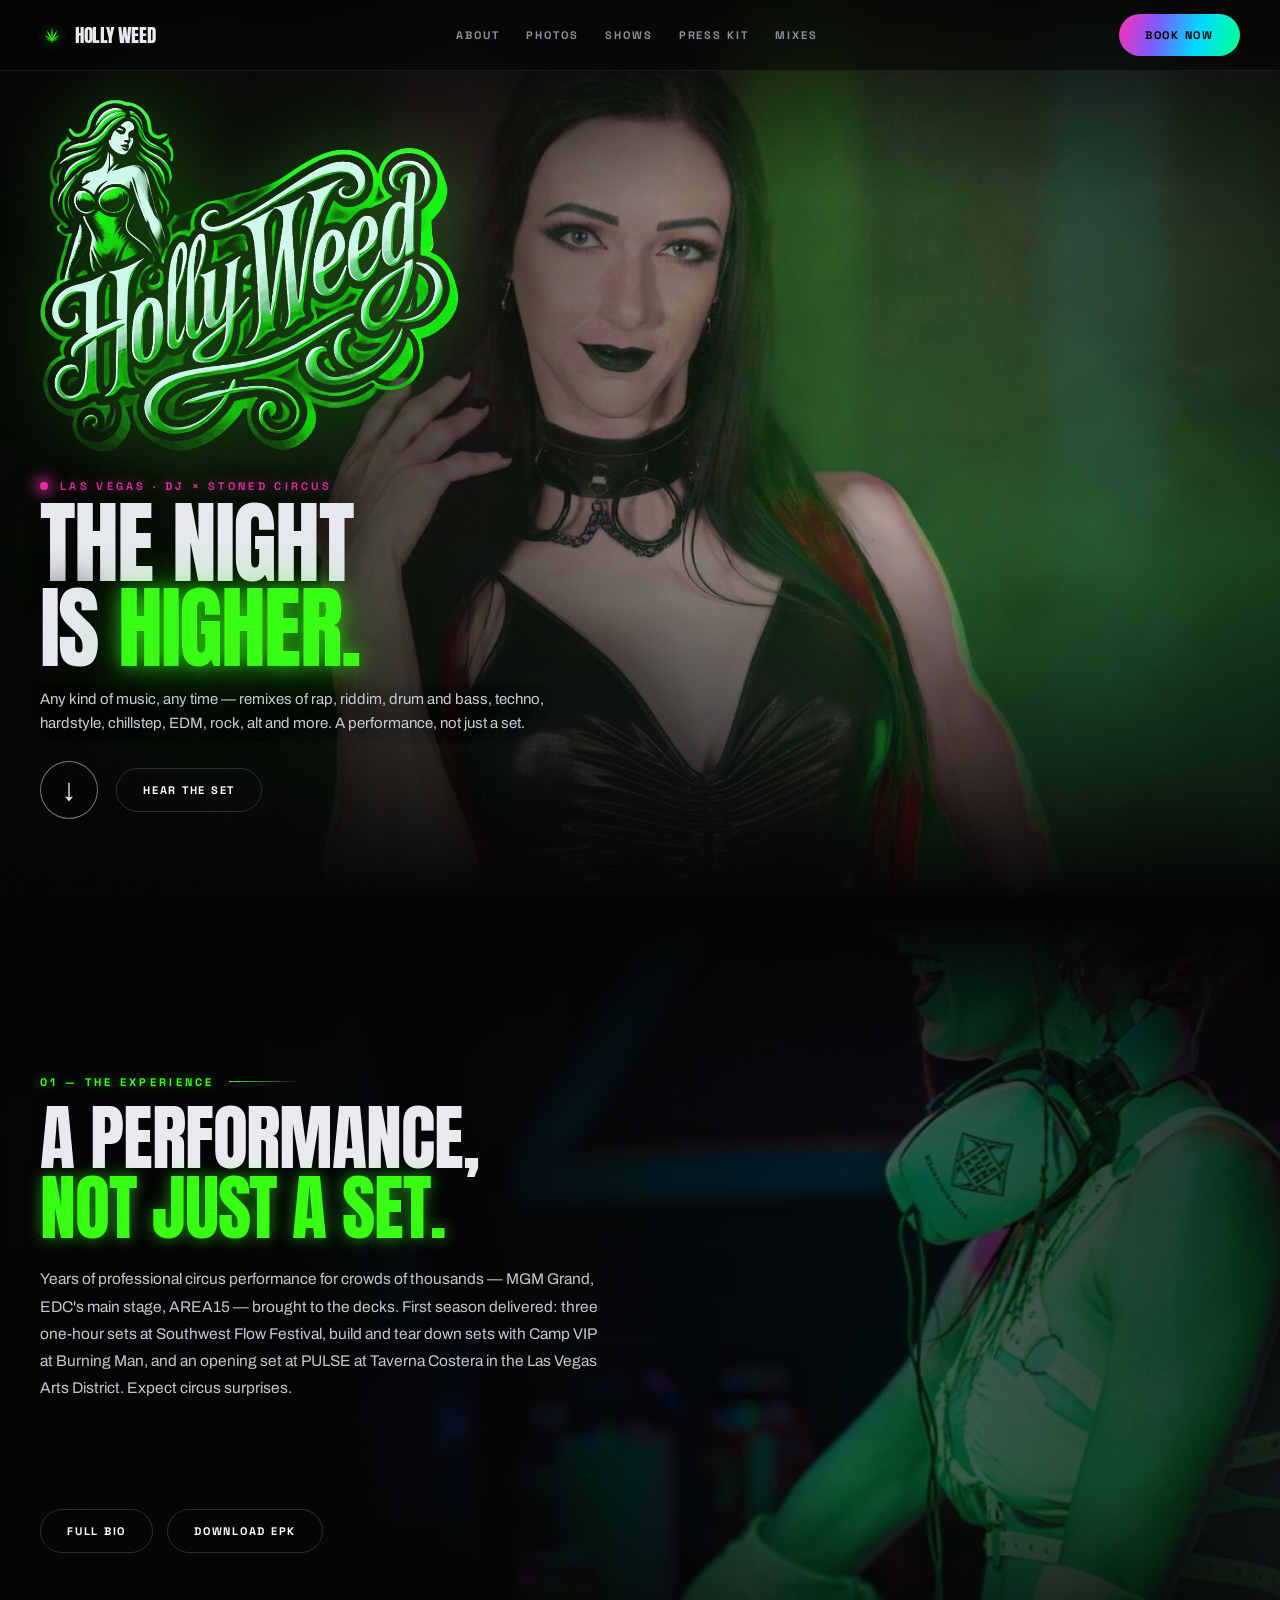
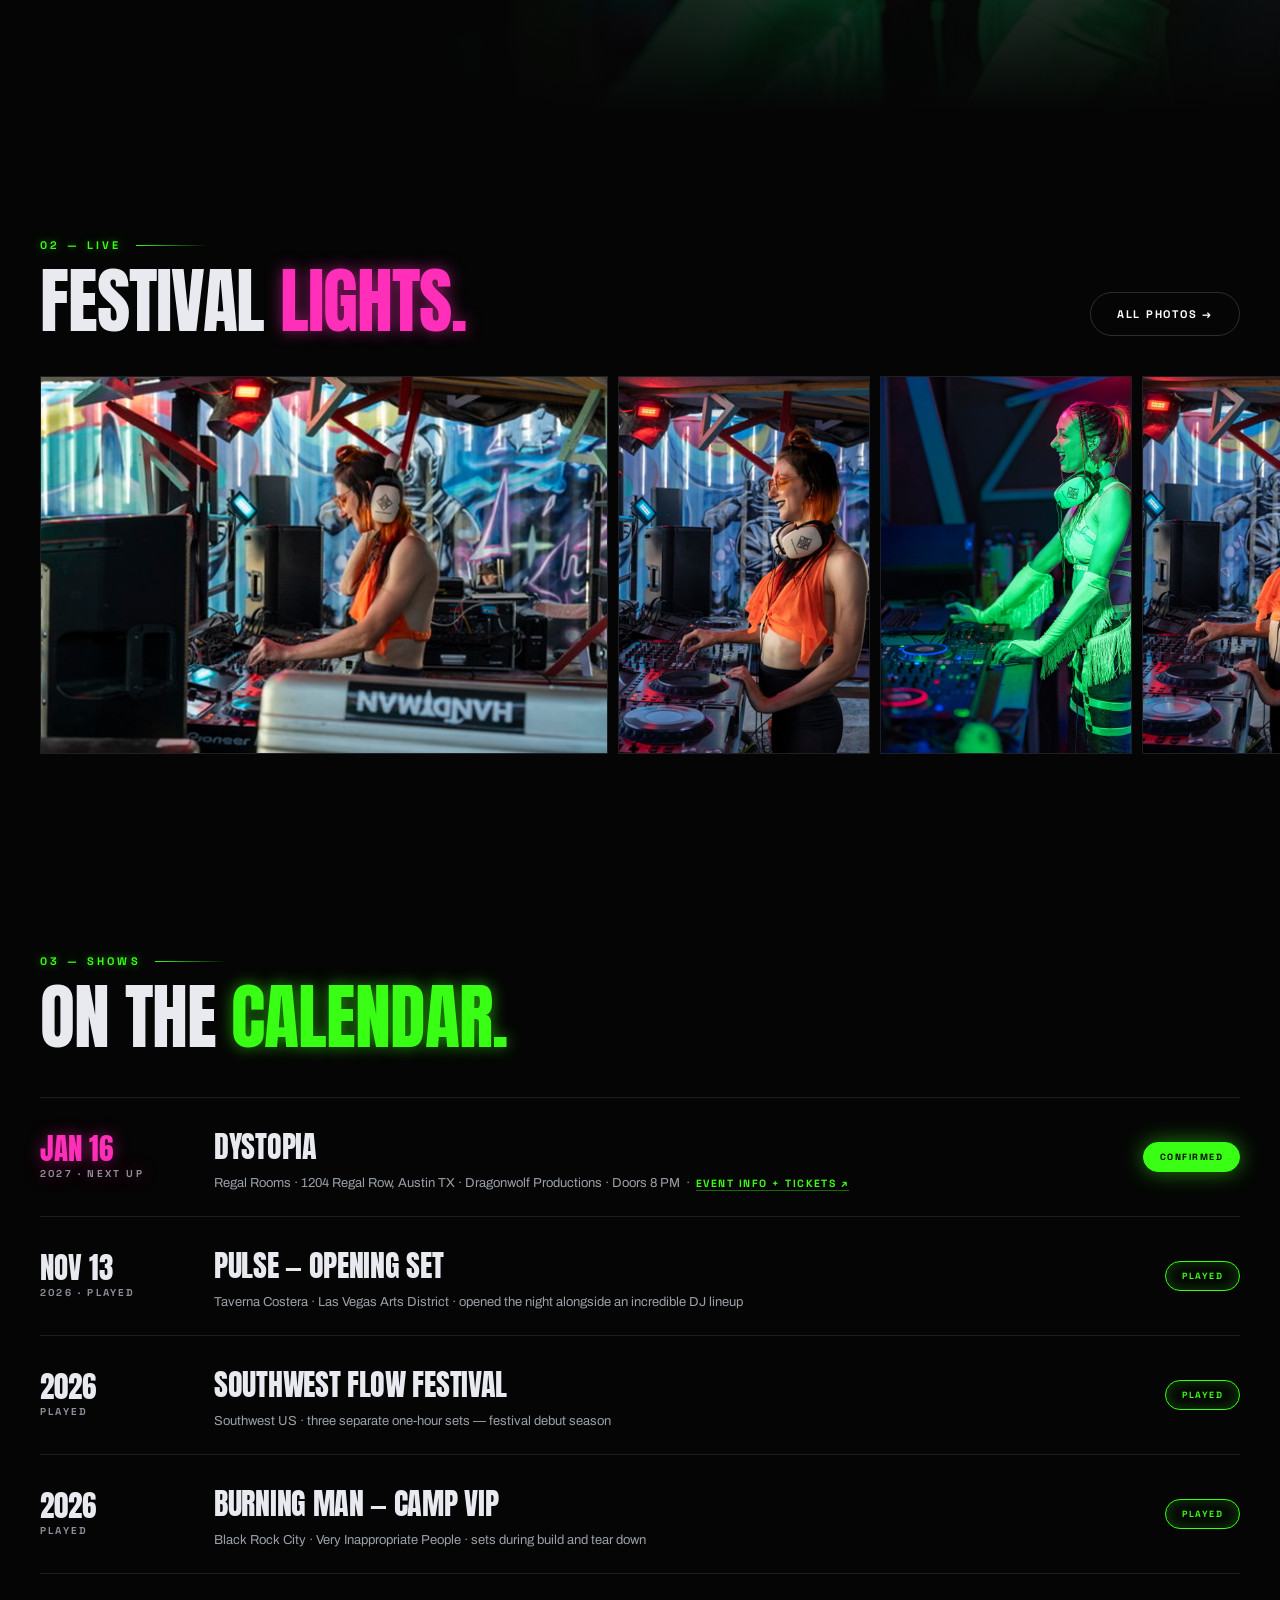
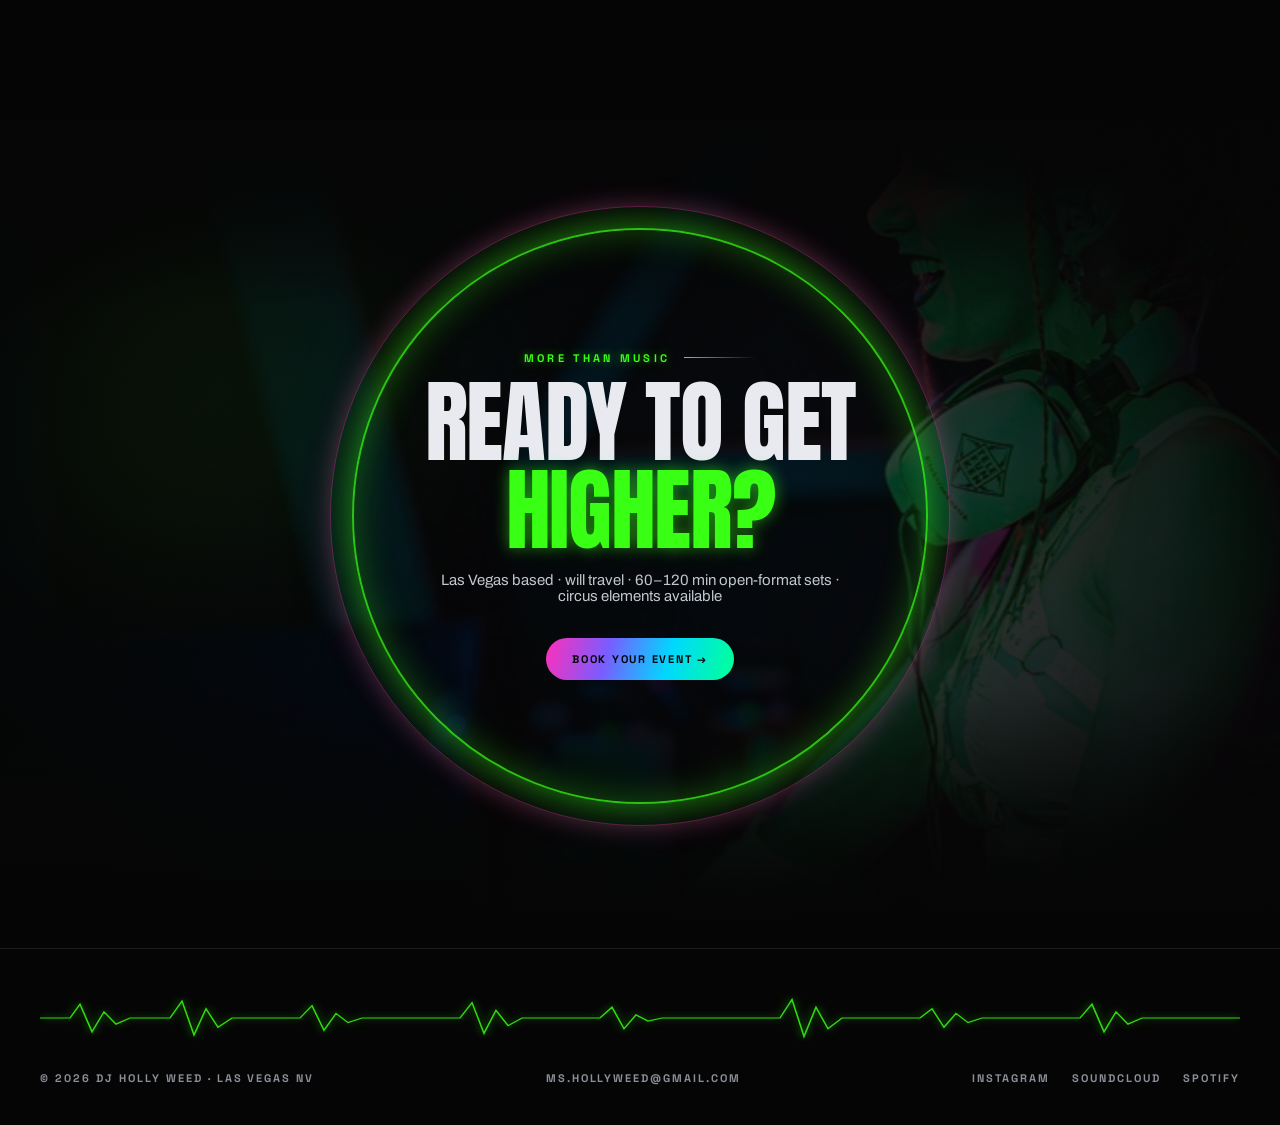
==== commit 4ca04958: "Stage 1 redesign preview (next.html) + PULSE at Taverna Costera gig update" ====
--- a/index.html
+++ b/index.html
@@ -216,7 +216,7 @@
   <div class="exp-inner rv">
     <div class="eyebrow">01 — The Experience</div>
     <h2>A performance,<br><span class="hl">not just a set.</span></h2>
-    <p>Years of professional circus performance for crowds of thousands — MGM Grand, EDC's main stage, AREA15 — brought to the decks. First season delivered: three one-hour sets at Southwest Flow Festival, build and tear down sets with Camp VIP at Burning Man, and an opening set at Pachi Pachi in downtown Las Vegas. Expect circus surprises.</p>
+    <p>Years of professional circus performance for crowds of thousands — MGM Grand, EDC's main stage, AREA15 — brought to the decks. First season delivered: three one-hour sets at Southwest Flow Festival, build and tear down sets with Camp VIP at Burning Man, and an opening set at PULSE at Taverna Costera in the Las Vegas Arts District. Expect circus surprises.</p>
     <div class="eq"><i style="animation-delay:0s"></i><i style="animation-delay:-.2s"></i><i style="animation-delay:-.5s"></i><i style="animation-delay:-.1s"></i><i style="animation-delay:-.7s"></i><i style="animation-delay:-.35s"></i><i style="animation-delay:-.9s"></i><i style="animation-delay:-.15s"></i><i style="animation-delay:-.6s"></i><i style="animation-delay:-.4s"></i><i style="animation-delay:-.8s"></i><i style="animation-delay:-.25s"></i><i style="animation-delay:-.55s"></i><i style="animation-delay:-.05s"></i></div>
     <div class="ctas" style="margin-top:34px;display:flex;gap:14px">
       <a class="btn btn-outline" href="about.html">Full Bio</a>
@@ -259,8 +259,8 @@
     </div>
     <div class="srow">
       <div class="sdate">Nov 13<small>2026 · Played</small></div>
-      <div><span class="sname">Pachi Pachi — Opening Set</span>
-        <span class="svenue">211 S Las Vegas Blvd, Downtown Las Vegas · opened the night alongside an incredible DJ lineup</span></div>
+      <div><span class="sname">PULSE — Opening Set</span>
+        <span class="svenue">Taverna Costera · Las Vegas Arts District · opened the night alongside an incredible DJ lineup</span></div>
       <span class="chipb">Played</span>
     </div>
     <div class="srow">
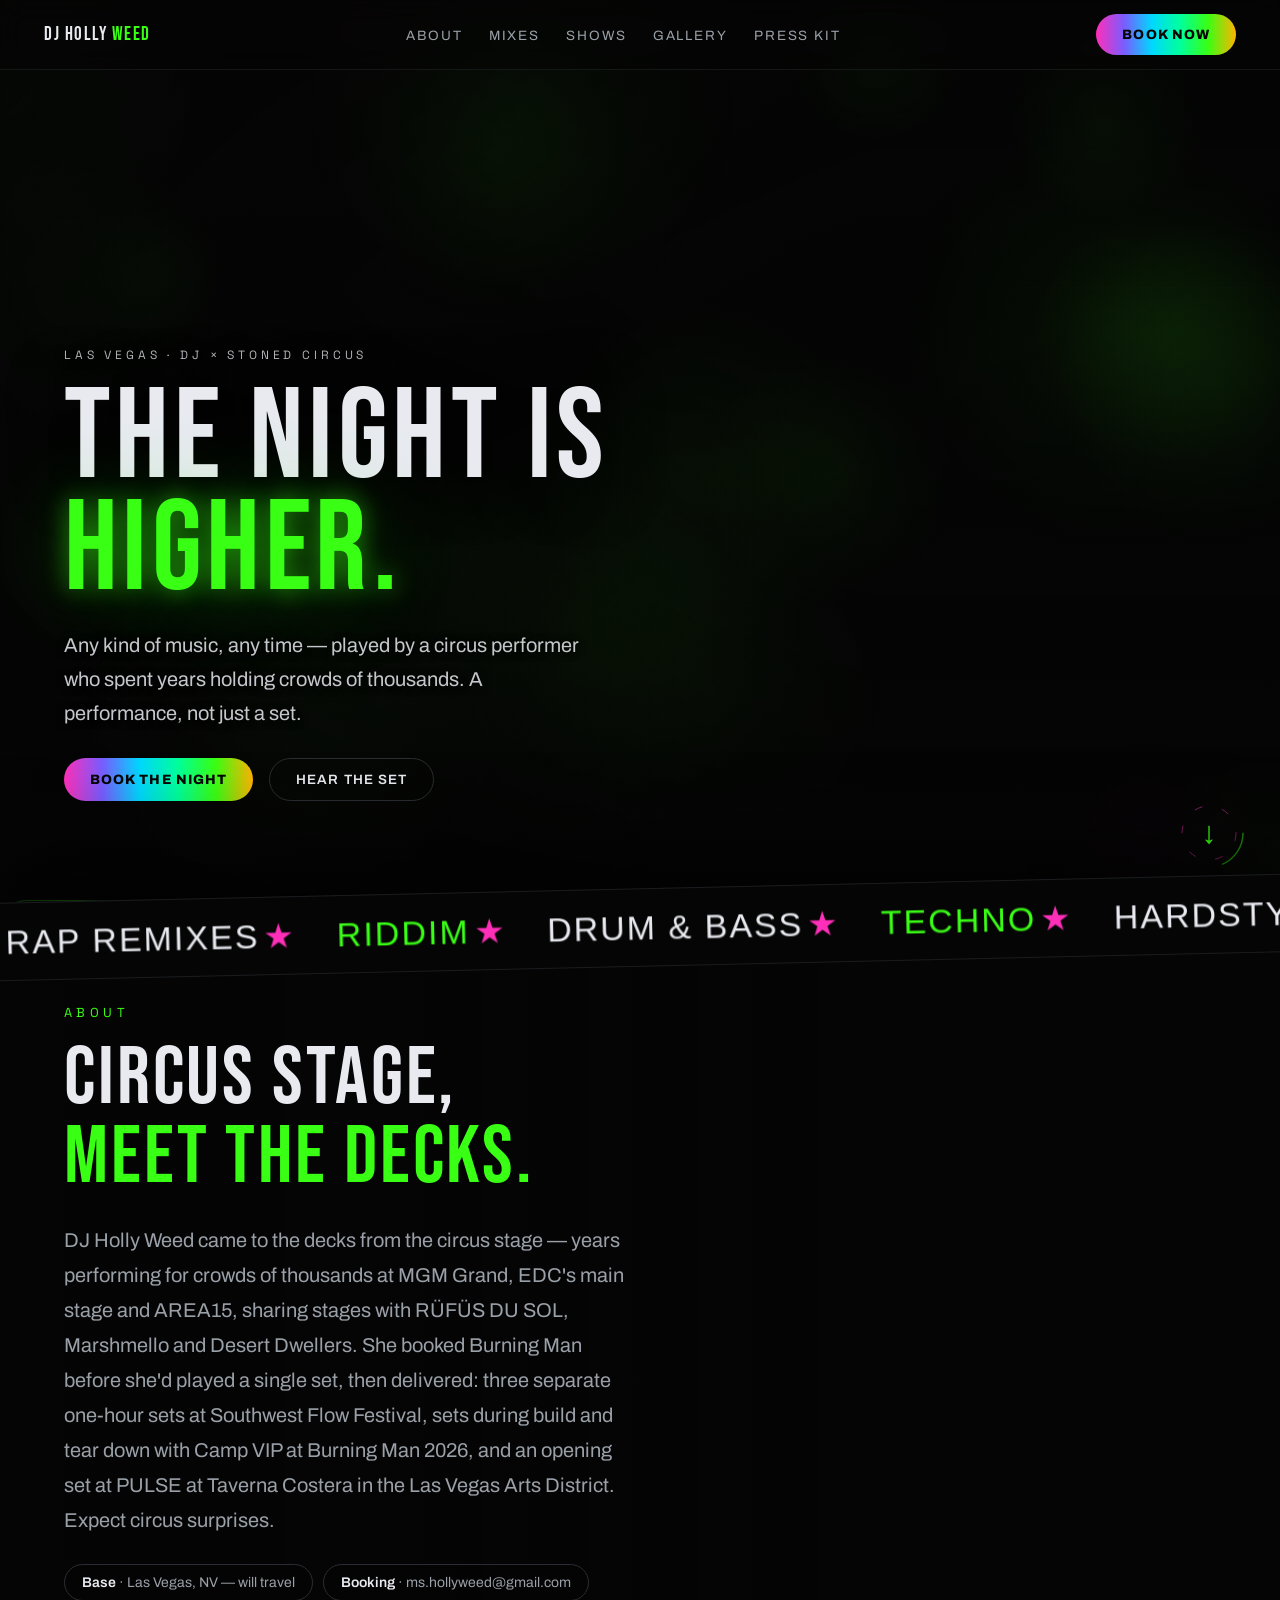
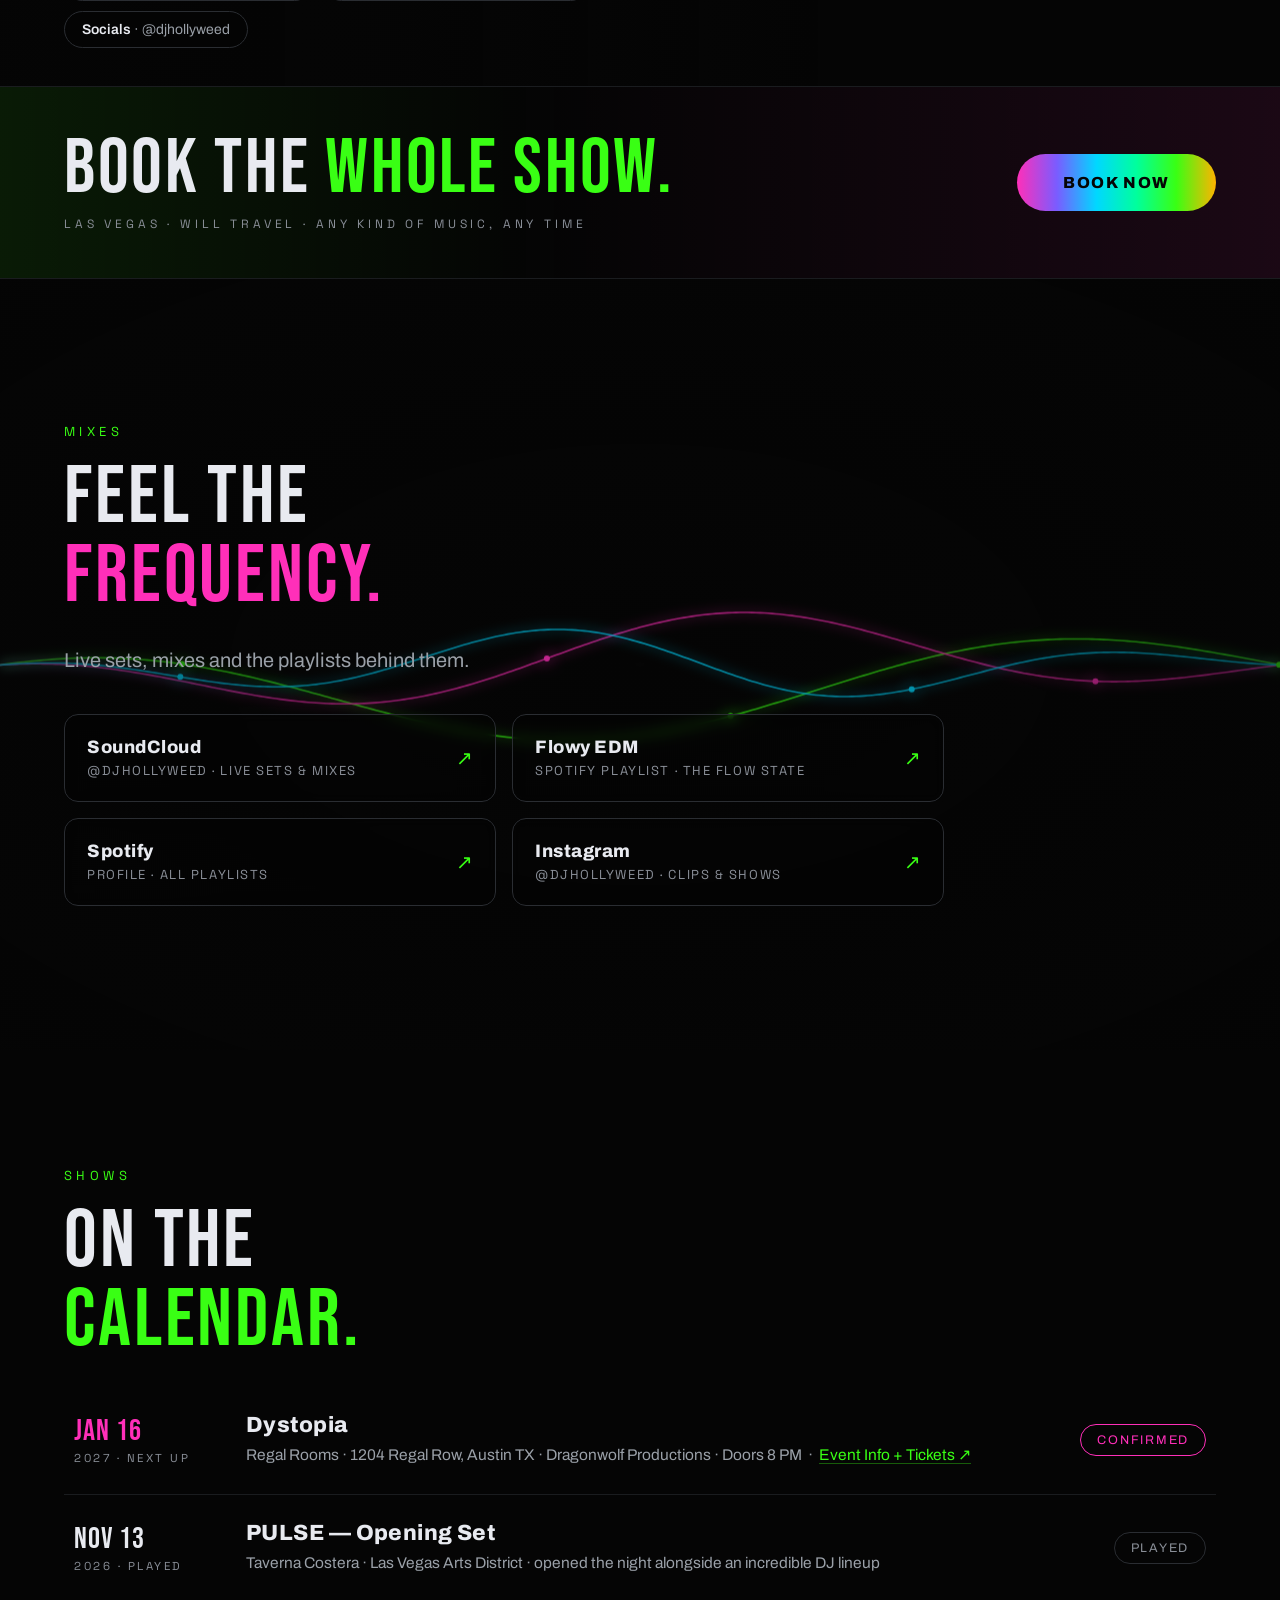
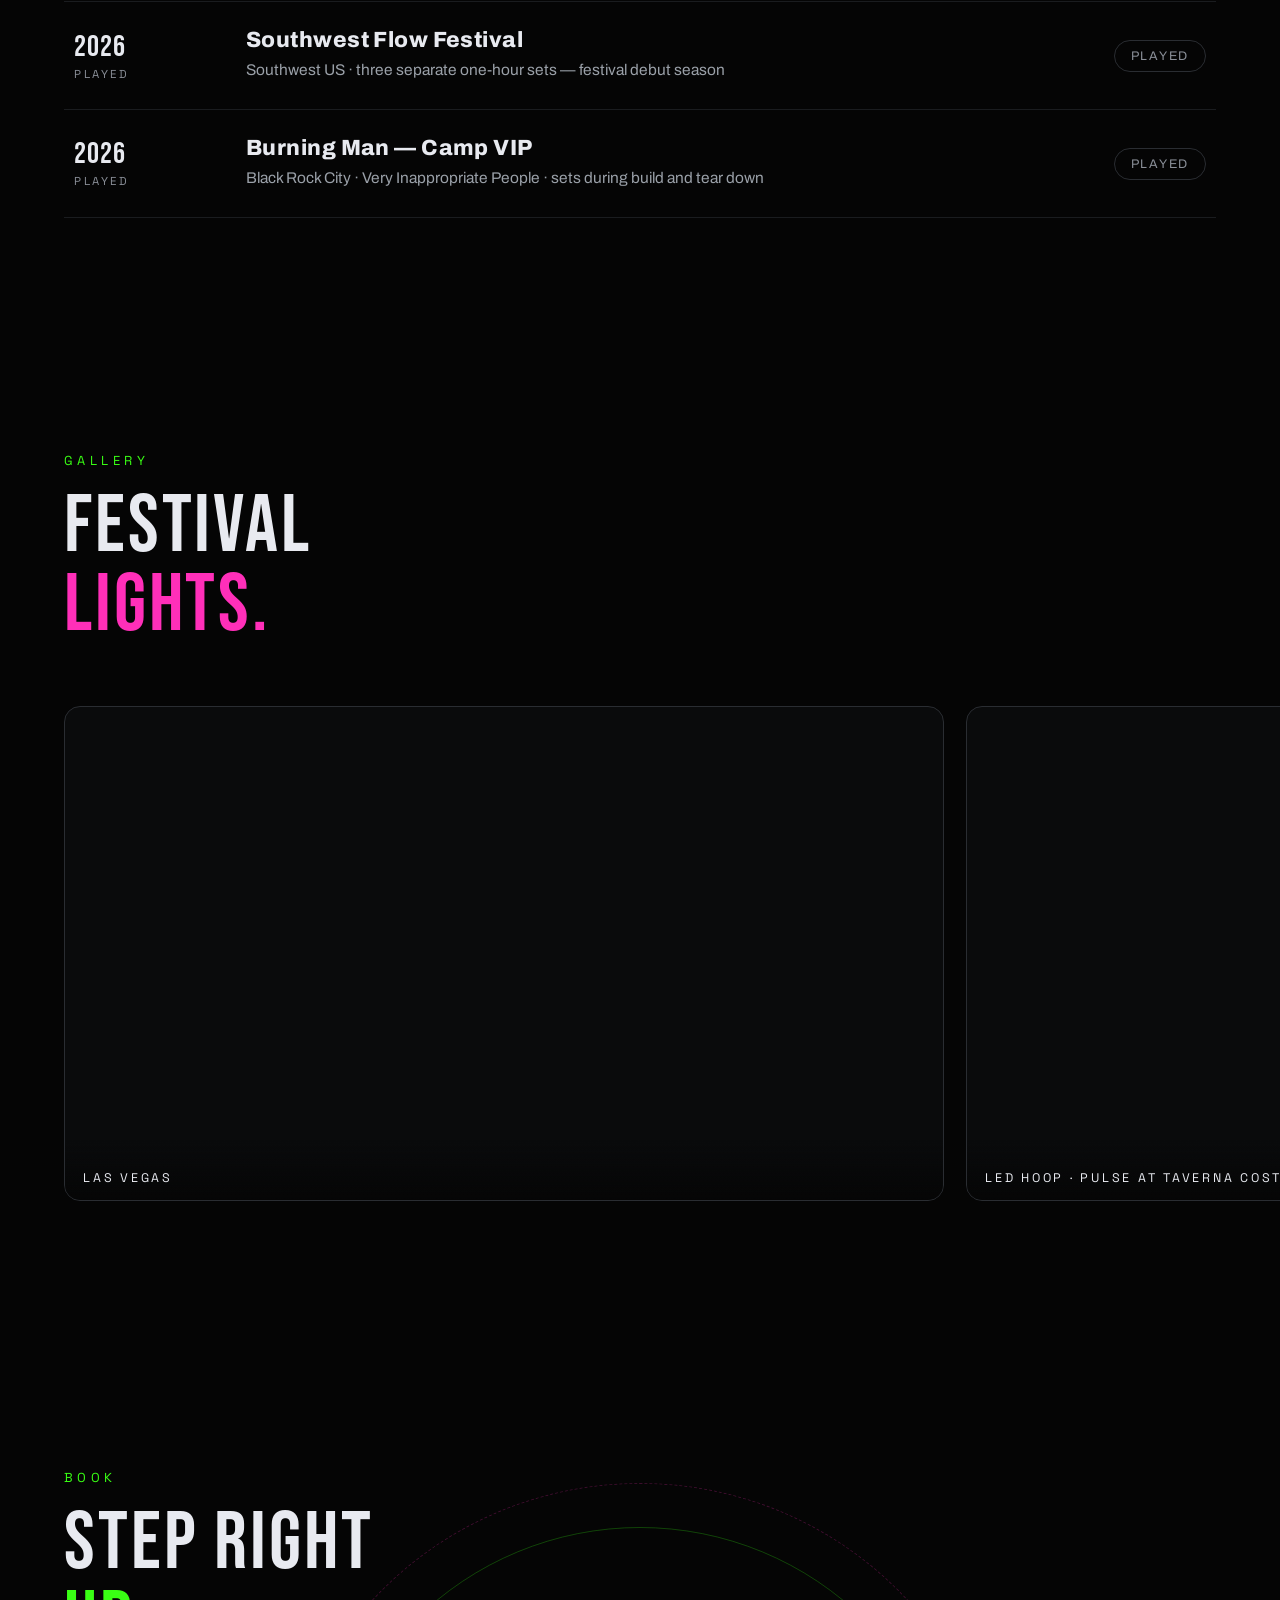
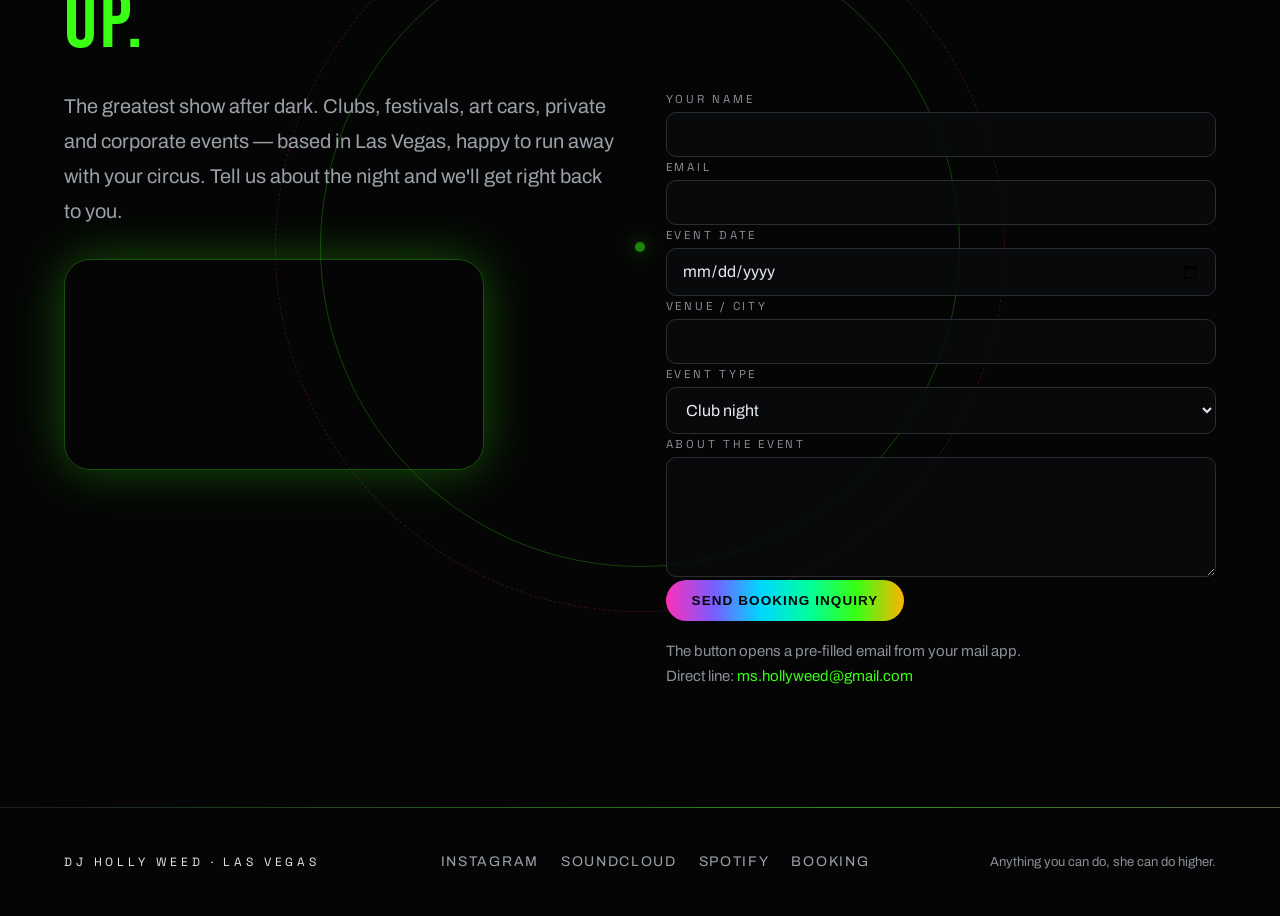
==== commit d3a5d26f: "CUTOVER: animated design is now the homepage; bigger body text sitewide; next.html redirects home" ====
--- a/index.html
+++ b/index.html
@@ -1,316 +1,599 @@
-<!DOCTYPE html>
+<!doctype html>
 <html lang="en">
 <head>
 <meta charset="utf-8">
-<title>DJ Holly Weed — Las Vegas · Any Kind of Music, Any Time</title>
+<title>DJ Holly Weed — Las Vegas DJ × Stoned Circus</title>
 <meta name="viewport" content="width=device-width,initial-scale=1">
-<meta name="description" content="DJ Holly Weed. Las Vegas DJ and circus performer. Any kind of music, any time. Next: Dystopia, Austin TX 1/16/27. Bookings: ms.hollyweed@gmail.com">
-<meta property="og:title" content="DJ Holly Weed">
-<meta property="og:description" content="Anything you can do, I can do higher.">
-<meta property="og:type" content="website">
-<meta property="og:image" content="assets/img/hero-smoke.jpg">
+<meta name="description" content="DJ Holly Weed — Las Vegas DJ and circus performer. Any genre, any time. Booking: ms.hollyweed@gmail.com">
 <meta name="theme-color" content="#050505">
 <link rel="icon" type="image/png" href="assets/img/favicon.png">
 <link rel="preconnect" href="https://fonts.googleapis.com">
 <link rel="preconnect" href="https://fonts.gstatic.com" crossorigin>
-<link href="https://fonts.googleapis.com/css2?family=Anton&family=Archivo:wght@400;500;600;700&family=Space+Grotesk:wght@400;500;700&display=swap" rel="stylesheet">
-<script type="application/ld+json">
-{
-  "@context": "https://schema.org",
-  "@type": "MusicGroup",
-  "name": "DJ Holly Weed",
-  "genre": ["Rap Remixes", "Riddim", "Drum and Bass", "Techno", "Hardstyle", "Chillstep", "EDM", "Rock", "Alternative"],
-  "foundingLocation": {"@type": "Place", "name": "Las Vegas, NV"},
-  "email": "ms.hollyweed@gmail.com",
-  "sameAs": ["https://www.instagram.com/djhollyweed","https://soundcloud.com/djhollyweed","https://open.spotify.com/user/31uorguccftqtg457fz2jyqeoupe"]
-}
-</script>
+<link rel="preconnect" href="https://res.cloudinary.com">
+<link href="https://fonts.googleapis.com/css2?family=Bebas+Neue&family=Archivo:wght@400;600;800&family=Space+Grotesk:wght@400;500;700&display=swap" rel="stylesheet">
 <style>
+/* ============================================================
+   DJ HOLLY WEED — animated scroll site
+   Motion: Lenis smooth scroll + GSAP ScrollTrigger + fx canvas.
+   EDIT COPY / GIGS / LINKS in the marked HTML blocks below.
+   All timings live in the CONFIG object at the top of the script.
+   ============================================================ */
 :root{
-  --green:#39FF14; --pink:#FF2FB9; --black:#050505; --bone:#E8EAF0;
+  --green:#39FF14; --pink:#FF2FB9; --ink:#050505; --bone:#E8EAF0;
   --panel:#0A0B0C; --line:#1A1C1F; --border:#2A2D32; --mid:#8A8F98; --body:#9AA0A8;
-}
-*{box-sizing:border-box}
-html{scroll-behavior:smooth}
-html,body{margin:0;background:var(--black);color:#fff;font-family:'Archivo',sans-serif;-webkit-font-smoothing:antialiased;overflow-x:hidden}
+  --slick:linear-gradient(90deg,#FF2FB9,#7A5CFF,#00D8FF,#00FF9D,#39FF14,#FFB300);
+}
+*{margin:0;padding:0;box-sizing:border-box}
+html,body{background:var(--ink);color:var(--bone)}
+body{font-family:'Archivo',sans-serif;overflow-x:clip}
+html{overflow-x:clip}
+html.lenis,html.lenis body{height:auto}
+.lenis.lenis-smooth{scroll-behavior:auto!important}
+::selection{background:var(--green);color:#050505}
+h1,h2,.sdate,.bigword{font-family:'Bebas Neue',sans-serif;font-weight:400;letter-spacing:.035em;text-transform:uppercase}
+.label{font-family:'Space Grotesk',monospace;font-size:12px;letter-spacing:.32em;text-transform:uppercase}
 a{color:inherit;text-decoration:none}
-img{display:block}
-.label{font-family:'Space Grotesk',sans-serif;font-weight:700;letter-spacing:0.18em;text-transform:uppercase;font-size:11px}
-.dim{color:var(--mid)}
-@keyframes slick{from{background-position:0% 50%}to{background-position:200% 50%}}
-.slick{background:linear-gradient(105deg,#FF2FB9,#7A5CFF,#00D8FF,#00FF9D,#39FF14,#FFB300,#FF2FB9);background-size:200% 100%;animation:slick 9s linear infinite;color:var(--black)!important}
-.btn{display:inline-block;font-family:'Space Grotesk',sans-serif;font-size:11px;font-weight:700;letter-spacing:0.16em;text-transform:uppercase;padding:14px 26px;border-radius:999px;transition:filter .2s}
-.btn:hover{filter:brightness(1.15)}
-.btn-outline{border:1px solid var(--border);color:#fff;border-radius:999px}
-.btn-outline:hover{border-color:var(--green);color:var(--green);filter:none}
-
-/* ---------- fixed nav ---------- */
-header{position:fixed;top:0;left:0;right:0;z-index:50;display:flex;align-items:center;justify-content:space-between;gap:16px;padding:14px 40px;background:rgba(5,5,5,.55);backdrop-filter:blur(14px);-webkit-backdrop-filter:blur(14px);border-bottom:1px solid rgba(42,45,50,.5)}
-.logo{display:flex;align-items:center;gap:11px}
-.logo svg{color:var(--green);flex:none;filter:drop-shadow(0 0 6px rgba(57,255,20,.8))}
-.logo span{font-family:'Anton',sans-serif;font-size:19px;letter-spacing:-0.02em;color:var(--bone);text-transform:uppercase}
-nav{display:flex;gap:26px;align-items:center}
-.navlink{font-family:'Space Grotesk',sans-serif;font-size:11px;font-weight:700;letter-spacing:0.18em;color:var(--mid);text-transform:uppercase;transition:color .2s,text-shadow .2s}
-.navlink:hover{color:var(--green);text-shadow:0 0 12px rgba(57,255,20,.8)}
-
-/* ---------- atmosphere ---------- */
-.smoke{position:absolute;inset:0;overflow:hidden;pointer-events:none}
-.smoke i{position:absolute;width:60vmax;height:60vmax;border-radius:50%;filter:blur(90px);opacity:.22;animation:drift 22s ease-in-out infinite alternate}
-.smoke i.g{background:radial-gradient(circle,rgba(57,255,20,.8),transparent 60%)}
-.smoke i.p{background:radial-gradient(circle,rgba(255,47,185,.6),transparent 60%);animation-duration:28s;animation-delay:-9s}
-.smoke i.b{background:radial-gradient(circle,rgba(0,216,255,.35),transparent 60%);animation-duration:34s;animation-delay:-17s}
-@keyframes drift{from{transform:translate(-12%,6%) scale(1)}to{transform:translate(14%,-8%) scale(1.25)}}
-.beams{position:absolute;inset:0;overflow:hidden;pointer-events:none;mix-blend-mode:screen}
-.beams i{position:absolute;top:-20%;width:9vw;height:150%;background:linear-gradient(to bottom,rgba(57,255,20,.32),transparent 75%);filter:blur(14px);transform-origin:top center;animation:sway 7s ease-in-out infinite alternate}
-.beams i:nth-child(1){left:8%;animation-delay:0s}
-.beams i:nth-child(2){left:30%;background:linear-gradient(to bottom,rgba(255,47,185,.26),transparent 75%);animation-delay:-2.2s;animation-duration:8.5s}
-.beams i:nth-child(3){left:58%;animation-delay:-4s;animation-duration:6.2s}
-.beams i:nth-child(4){left:82%;background:linear-gradient(to bottom,rgba(0,216,255,.22),transparent 75%);animation-delay:-1.4s;animation-duration:9s}
-@keyframes sway{from{transform:rotate(-9deg)}to{transform:rotate(9deg)}}
-.grain{position:fixed;inset:0;z-index:40;pointer-events:none;opacity:.05;background-image:url("data:image/svg+xml,%3Csvg xmlns='http://www.w3.org/2000/svg' width='120' height='120'%3E%3Cfilter id='n'%3E%3CfeTurbulence baseFrequency='.85' numOctaves='2'/%3E%3C/filter%3E%3Crect width='120' height='120' filter='url(%23n)'/%3E%3C/svg%3E")}
-
-/* ---------- hero ---------- */
-.hero{position:relative;min-height:100svh;display:flex;align-items:flex-end;background:var(--black)}
-.hero .bg{position:absolute;inset:0;background:url('assets/img/hero-smoke.jpg') center 22%/cover no-repeat;opacity:.92}
-.hero .shade{position:absolute;inset:0;background:linear-gradient(to right,rgba(5,5,5,.92) 0%,rgba(5,5,5,.55) 42%,rgba(5,5,5,.15) 70%,rgba(5,5,5,.55) 100%),linear-gradient(to top,rgba(5,5,5,1) 0%,transparent 38%),linear-gradient(to bottom,rgba(5,5,5,.8) 0%,transparent 22%)}
-.hero-inner{position:relative;z-index:2;padding:0 40px 9svh;max-width:980px}
-.script-logo{width:min(430px,72vw);filter:drop-shadow(0 0 34px rgba(57,255,20,.35));margin-left:-10px}
-.hero h1{margin:6px 0 0;font-family:'Anton',sans-serif;font-weight:400;text-transform:uppercase;letter-spacing:-0.02em;font-size:clamp(44px,7vw,96px);line-height:.95;color:var(--bone);text-shadow:0 0 40px rgba(5,5,5,.9)}
-.hero h1 .hl{color:var(--green);text-shadow:0 0 18px rgba(57,255,20,.65),0 0 60px rgba(57,255,20,.4)}
-.hero .sub{margin:16px 0 0;max-width:520px;color:#C9CDD4;font-size:15px;line-height:1.6;text-shadow:0 1px 14px rgba(5,5,5,.9)}
-.hero .kicker{display:flex;align-items:center;gap:12px;margin-bottom:8px}
-.hero .kicker .dot{width:8px;height:8px;background:var(--pink);border-radius:50%;box-shadow:0 0 14px 4px rgba(255,47,185,.8)}
-.hero .kicker span:last-child{font-family:'Space Grotesk',sans-serif;font-size:11px;font-weight:700;letter-spacing:0.3em;color:var(--pink);text-transform:uppercase;text-shadow:0 0 12px rgba(255,47,185,.6)}
-.hero .ctas{display:flex;align-items:center;gap:18px;margin-top:26px}
-.circle-btn{width:58px;height:58px;border-radius:50%;border:1px solid rgba(232,234,240,.5);display:flex;align-items:center;justify-content:center;color:var(--bone);font-size:20px;transition:all .25s;background:rgba(5,5,5,.3);backdrop-filter:blur(4px)}
-.circle-btn:hover{border-color:var(--green);color:var(--green);box-shadow:0 0 24px rgba(57,255,20,.5);transform:translateY(4px)}
-
-/* ---------- sections ---------- */
-section{position:relative}
-.eyebrow{display:flex;align-items:center;gap:14px;font-family:'Space Grotesk',sans-serif;font-size:11px;font-weight:700;letter-spacing:0.3em;text-transform:uppercase;color:var(--green);text-shadow:0 0 10px rgba(57,255,20,.5)}
-.eyebrow::after{content:"";height:1px;width:72px;background:linear-gradient(to right,var(--green),transparent)}
-h2{margin:14px 0 0;font-family:'Anton',sans-serif;font-weight:400;text-transform:uppercase;letter-spacing:-0.015em;font-size:clamp(38px,5.6vw,78px);line-height:.98;color:var(--bone)}
-h2 .hl{color:var(--green);text-shadow:0 0 16px rgba(57,255,20,.55)}
-h2 .pk{color:var(--pink);text-shadow:0 0 16px rgba(255,47,185,.55)}
-
-/* experience */
-.exp{min-height:92svh;display:flex;align-items:center;background:var(--black)}
-.exp .bg{position:absolute;inset:0;background:url('assets/img/live-09.jpg') center 30%/cover no-repeat;opacity:.68}
-.exp .shade{position:absolute;inset:0;background:linear-gradient(to right,rgba(5,5,5,.95) 26%,rgba(5,5,5,.42) 66%,rgba(5,5,5,.7) 100%),linear-gradient(to top,var(--black) 2%,transparent 30%),linear-gradient(to bottom,var(--black) 2%,transparent 26%)}
-.exp-inner{position:relative;z-index:2;padding:110px 40px;max-width:760px}
-.exp p{color:#C2C7CE;font-size:15.5px;line-height:1.75;max-width:560px;margin:22px 0 0}
-.eq{display:flex;gap:5px;align-items:flex-end;height:44px;margin-top:30px}
-.eq i{width:5px;background:linear-gradient(to top,var(--green),rgba(57,255,20,.2));border-radius:2px;animation:eq 1.1s ease-in-out infinite alternate;box-shadow:0 0 8px rgba(57,255,20,.5)}
-.eq i:nth-child(3n){background:linear-gradient(to top,var(--pink),rgba(255,47,185,.2));box-shadow:0 0 8px rgba(255,47,185,.5)}
-@keyframes eq{from{height:18%}to{height:100%}}
-
-/* photos */
-.live{padding:110px 0 90px;background:var(--black)}
-.live .head{padding:0 40px;display:flex;align-items:flex-end;justify-content:space-between;gap:20px;flex-wrap:wrap}
-.strip{display:flex;gap:10px;margin-top:40px;padding:0 40px;overflow-x:auto;scrollbar-width:none;-ms-overflow-style:none}
-.strip::-webkit-scrollbar{display:none}
-.strip a{flex:none;position:relative}
-.strip img{height:clamp(240px,42vh,420px);width:auto;border:1px solid #1E2024;filter:saturate(1.05);transition:transform .35s,box-shadow .35s}
-.strip a:hover img{transform:translateY(-8px);box-shadow:0 0 34px rgba(57,255,20,.3)}
+img,video{display:block;max-width:100%}
+.hl{color:var(--green)} .pk{color:var(--pink)}
+
+/* fx layers */
+#fx{position:fixed;inset:0;z-index:0;pointer-events:none}
+
+/* nav */
+nav{position:fixed;inset:0 0 auto 0;z-index:50;display:flex;align-items:center;justify-content:space-between;
+  padding:14px clamp(16px,4vw,44px);background:rgba(5,5,5,.5);backdrop-filter:blur(14px);-webkit-backdrop-filter:blur(14px);border-bottom:1px solid rgba(42,45,50,.45)}
+nav .wordmark{font-family:'Bebas Neue',sans-serif;font-size:19px;letter-spacing:.08em}
+nav .wordmark b{color:var(--green);font-weight:400}
+nav ul{display:flex;gap:26px;list-style:none;align-items:center}
+nav ul a{font-size:13.5px;letter-spacing:.14em;text-transform:uppercase;color:var(--body);transition:color .2s}
+nav ul a:hover{color:var(--green)}
+.btn{display:inline-flex;align-items:center;gap:10px;padding:13px 26px;border-radius:999px;font-weight:600;font-size:13.5px;letter-spacing:.08em;text-transform:uppercase;transition:.25s;cursor:pointer;border:0}
+.btn-slick{background:var(--slick);color:#050505;font-weight:800}
+.btn-slick:hover{filter:brightness(1.15);transform:translateY(-2px)}
+.btn-outline{border:1px solid var(--border);color:var(--bone);background:transparent}
+.btn-outline:hover{border-color:var(--green);color:var(--green)}
+@media(max-width:860px){nav ul{display:none}}
+
+/* ---------- HERO (sticky; sections scroll OVER it) ---------- */
+.hero{position:sticky;top:0;height:100svh;z-index:1;overflow:hidden;display:flex;align-items:flex-end;justify-content:flex-start;text-align:left}
+.hero .vid{position:absolute;inset:0;width:100%;height:100%;object-fit:cover;filter:saturate(1.08) contrast(1.04)}
+.hero .tint{position:absolute;inset:0;background:
+  linear-gradient(90deg,rgba(5,5,5,.68),rgba(5,5,5,.22) 44%,transparent 68%),
+  linear-gradient(rgba(5,5,5,.42),transparent 32%,rgba(5,5,5,.8));}
+.hero-inner{position:relative;z-index:2;max-width:880px;padding:0 clamp(18px,5vw,64px) clamp(76px,11vh,118px)}
+.hero .kicker{color:rgba(232,234,240,.8);margin-bottom:20px;text-shadow:0 1px 10px rgba(0,0,0,.7)}
+.hero h1{font-size:clamp(60px,10vw,160px);line-height:.88;text-shadow:0 6px 60px rgba(0,0,0,.65)}
+.hero h1 .row2{display:block;color:var(--green);text-shadow:0 0 24px rgba(57,255,20,.55),0 0 90px rgba(57,255,20,.35)}
+.hero h1 .ch{display:inline-block;white-space:pre}
+.hero .sub{color:rgba(232,234,240,.85);font-size:clamp(17px,1.7vw,20px);max-width:48ch;margin:20px 0 28px;line-height:1.7;text-shadow:0 1px 8px rgba(0,0,0,.8)}
+.hero .ctas{display:flex;gap:16px;justify-content:flex-start;flex-wrap:wrap}
+.hud{position:absolute;bottom:30px;right:34px;z-index:2;width:74px;height:74px}
+@media(max-width:860px){.hud{display:none}}
+.hud svg{position:absolute;inset:0;overflow:visible}
+.hud .r1{animation:spin 14s linear infinite;transform-origin:center}
+.hud .r2{animation:spinb 9s linear infinite;transform-origin:center}
+@keyframes spin{to{transform:rotate(360deg)}}
+@keyframes spinb{to{transform:rotate(-360deg)}}
+.hud .arrow{position:absolute;inset:0;display:flex;align-items:center;justify-content:center;color:var(--green);font-size:20px;animation:bob 1.6s ease-in-out infinite}
+@keyframes bob{50%{transform:translateY(6px)}}
+
+/* content above hero */
+.over{position:relative;z-index:5;background:var(--ink);border-top:1px solid rgba(57,255,20,.18);box-shadow:0 -40px 90px rgba(0,0,0,.65);border-radius:26px 26px 0 0}
+section{position:relative;padding:clamp(90px,13vh,150px) clamp(18px,5vw,64px);max-width:1280px;margin:0 auto}
+.eyebrow{font-family:'Space Grotesk',monospace;font-size:13px;letter-spacing:.34em;text-transform:uppercase;color:var(--green);margin-bottom:18px}
+h2{font-size:clamp(40px,6.4vw,84px);line-height:.97;margin-bottom:26px}
+h2 .line{display:block;overflow:hidden}
+h2 .line>span{display:inline-block}
+p.lede{color:var(--body);font-size:clamp(17px,1.6vw,20px);line-height:1.75;max-width:62ch}
+
+/* marquee */
+.marquee{position:relative;z-index:6;overflow:hidden;background:var(--ink);border-top:1px solid var(--line);border-bottom:1px solid var(--line);padding:18px 0;transform:rotate(-1.3deg) scale(1.02);margin:-12px 0 0}
+.mq-track{display:flex;gap:0;white-space:nowrap;will-change:transform}
+.mq-track span{font-family:'Anton',sans-serif;font-size:clamp(20px,2.6vw,34px);letter-spacing:.06em;text-transform:uppercase;color:var(--bone);padding:0 18px}
+.mq-track b{color:var(--pink);font-weight:400;padding:0 4px}
+.mq-track .g{color:var(--green)}
+
+/* about — full-bleed background photo, copy clear of her */
+.about-sec{max-width:none;padding:0}
+.about-stage{position:relative;height:max(min(100svh,56.25vw),540px);display:flex;align-items:center;overflow:hidden}
+.about-bg{position:absolute;inset:0;background-image:url('https://res.cloudinary.com/mdmdesignstudio/image/upload/c_limit,w_2000/f_auto/q_auto/djhollyweed/about-wide');background-size:cover;background-position:right 45%;transform:scale(1.04);transform-origin:right center;will-change:transform}
+.about-scrim{position:absolute;inset:0;background:linear-gradient(90deg,rgba(5,5,5,.94) 0%,rgba(5,5,5,.74) 32%,rgba(5,5,5,.3) 50%,transparent 64%)}
+.about-copy{position:relative;z-index:2;width:100%;max-width:1280px;margin:0 auto;padding:40px clamp(18px,5vw,64px)}
+.about-copy .inner{max-width:560px}
+/* book-now banner */
+.bookbar-sec{max-width:none;padding:0;border-top:1px solid var(--line);border-bottom:1px solid var(--line);background:linear-gradient(90deg,rgba(57,255,20,.09),rgba(5,5,5,0) 42%,rgba(255,47,185,.09))}
+.bookbar{display:flex;align-items:center;justify-content:space-between;gap:26px;flex-wrap:wrap;max-width:1280px;margin:0 auto;padding:46px clamp(18px,5vw,64px)}
+.bookbar .bigword{font-size:clamp(42px,6vw,78px);line-height:.95}
+.bookbar .label{display:block;margin-top:10px;color:var(--mid)}
+.btn-big{padding:20px 46px;font-size:16px;letter-spacing:.1em}
+.factline{display:flex;flex-wrap:wrap;gap:10px;margin-top:26px}
+.factchip{border:1px solid var(--border);border-radius:999px;padding:10px 17px;font-size:14px;color:var(--body);background:rgba(5,5,5,.5)}
+.factchip b{color:var(--bone);font-weight:600}
+@media(max-width:1024px){
+  .about-stage{display:block;height:auto}
+  .about-bg{position:relative;inset:auto;aspect-ratio:2/3;transform:none;background-image:url('assets/img/hero-smoke.jpg');background-position:center}
+  .about-scrim{display:none}
+  .about-copy{max-width:none;padding:46px 18px 90px}
+}
+
+/* mixes — waves animation IS the section background */
+.mixes{max-width:none;position:relative;overflow:hidden;padding:0}
+#freq{position:absolute;inset:0;width:100%;height:100%}
+.mixes-scrim{position:absolute;inset:0;background:radial-gradient(95% 85% at 50% 50%,rgba(5,5,5,.2),rgba(5,5,5,.8))}
+.mixes-inner{position:relative;z-index:2;max-width:1280px;margin:0 auto;padding:clamp(110px,16vh,180px) clamp(18px,5vw,64px)}
+.musiclinks{display:grid;grid-template-columns:repeat(2,1fr);gap:16px;margin-top:36px;max-width:880px}
+.mlink{display:flex;align-items:center;justify-content:space-between;gap:14px;border:1px solid var(--border);border-radius:14px;padding:22px;background:rgba(5,5,5,.55);backdrop-filter:blur(6px);-webkit-backdrop-filter:blur(6px);transition:.25s}
+.mlink:hover{border-color:var(--green);transform:translateY(-3px);box-shadow:0 0 34px rgba(57,255,20,.18)}
+.mlink .t{font-weight:800;font-size:18px;letter-spacing:.03em}
+.mlink .d{display:block;color:var(--mid);font-size:13px;margin-top:5px;font-family:'Space Grotesk',monospace;letter-spacing:.12em;text-transform:uppercase}
+.mlink .ar{color:var(--green);font-size:20px;flex-shrink:0}
+@media(max-width:680px){.musiclinks{grid-template-columns:1fr}}
 
 /* shows */
-.shows{padding:110px 40px;background:var(--black)}
-.srows{margin-top:44px;border-top:1px solid var(--line)}
-.srow{display:grid;grid-template-columns:150px 1fr auto;align-items:center;gap:24px;padding:26px 0;border-bottom:1px solid var(--line);transition:background .25s;position:relative}
-.srow:hover{background:rgba(57,255,20,.035)}
-.sdate{font-family:'Anton',sans-serif;font-size:clamp(20px,2.3vw,30px);line-height:1;text-transform:uppercase;color:var(--bone)}
-.sdate small{display:block;font-family:'Space Grotesk',sans-serif;font-size:10px;font-weight:700;letter-spacing:0.22em;color:var(--mid);margin-top:6px}
-.sdate.next{color:var(--pink);text-shadow:0 0 16px rgba(255,47,185,.5)}
-.sname{font-family:'Anton',sans-serif;font-size:clamp(20px,2.4vw,30px);letter-spacing:-0.01em;text-transform:uppercase;color:var(--bone)}
-.svenue{display:block;font-family:'Archivo',sans-serif;font-size:13px;color:var(--body);margin-top:7px;text-transform:none;letter-spacing:0}
-.evlink{font-family:'Space Grotesk',sans-serif;font-size:10.5px;font-weight:700;letter-spacing:0.14em;text-transform:uppercase;color:var(--green);border-bottom:1px solid rgba(57,255,20,.4)}
-.chipb{font-family:'Space Grotesk',sans-serif;font-size:9px;font-weight:700;letter-spacing:0.16em;text-transform:uppercase;text-align:center;padding:8px 16px;border-radius:999px;border:1px solid var(--green);color:var(--green);box-shadow:0 0 14px rgba(57,255,20,.25) inset}
-.chipb-solid{background:var(--green);color:var(--black);box-shadow:0 0 22px rgba(57,255,20,.5)}
-
-/* CTA */
-.cta{min-height:96svh;display:flex;align-items:center;justify-content:center;text-align:center;background:var(--black);overflow:hidden}
-.ring{position:absolute;left:50%;top:50%;width:min(64vmin,620px);height:min(64vmin,620px);transform:translate(-50%,-50%);border-radius:50%;pointer-events:none}
-.ring::before{content:"";position:absolute;inset:0;border-radius:50%;border:2px solid rgba(57,255,20,.75);box-shadow:0 0 36px rgba(57,255,20,.55),inset 0 0 36px rgba(57,255,20,.3);animation:pulse 3.2s ease-in-out infinite}
-.ring::after{content:"";position:absolute;inset:-22px;border-radius:50%;border:1px solid rgba(255,47,185,.35);box-shadow:0 0 28px rgba(255,47,185,.3);animation:pulse 3.2s ease-in-out infinite reverse}
-@keyframes pulse{0%,100%{transform:scale(1);opacity:1}50%{transform:scale(1.04);opacity:.75}}
-.cta .bg{position:absolute;inset:0;background:url('assets/img/live-13.jpg') center 20%/cover no-repeat;opacity:.28;filter:saturate(1.1)}
-.cta .shade{position:absolute;inset:0;background:radial-gradient(ellipse at center,transparent 20%,rgba(5,5,5,.92) 78%),linear-gradient(to top,var(--black) 4%,transparent 30%),linear-gradient(to bottom,var(--black) 4%,transparent 26%)}
-.cta-inner{position:relative;z-index:2;padding:40px}
-.cta h2{font-size:clamp(44px,7vw,100px)}
-.cta .sub{color:#C2C7CE;font-size:15px;margin:18px auto 0;max-width:440px}
-.cta .btn{margin-top:34px}
+.srow{display:grid;grid-template-columns:150px 1fr auto;gap:22px;align-items:center;padding:26px 10px;border-bottom:1px solid var(--line);transition:background .25s,transform .25s}
+.srow:first-of-type{border-top:1px solid var(--line)}
+.srow:hover{background:rgba(57,255,20,.035);transform:translateX(6px)}
+.sdate{font-size:30px;line-height:1}
+.sdate small{display:block;font-family:'Space Grotesk',monospace;font-size:11.5px;letter-spacing:.22em;color:var(--mid);margin-top:7px;text-transform:uppercase}
+.sdate.next{color:var(--pink);animation:nextpulse 2.2s ease-in-out infinite}
+@keyframes nextpulse{0%,100%{text-shadow:0 0 18px rgba(255,47,185,.35)}50%{text-shadow:0 0 40px rgba(255,47,185,.85)}}
+.sname{display:block;font-weight:800;font-size:clamp(17px,2vw,22px);letter-spacing:.02em}
+.svenue{display:block;color:var(--body);font-size:15.5px;margin-top:6px;line-height:1.6}
+.evlink{color:var(--green);border-bottom:1px solid rgba(57,255,20,.35)}
+.chipb{border:1px solid var(--border);border-radius:999px;padding:8px 16px;font-size:12.5px;letter-spacing:.14em;text-transform:uppercase;color:var(--mid);white-space:nowrap}
+.chipb-solid{border-color:var(--pink);color:var(--pink)}
+@media(max-width:760px){.srow{grid-template-columns:1fr;gap:10px}.chipb{justify-self:start}}
+
+/* gallery — pinned horizontal on desktop */
+.gal-sec{max-width:none;padding-left:0;padding-right:0}
+.gal-head{max-width:1280px;margin:0 auto;padding:0 clamp(18px,5vw,64px)}
+.gal-pin{position:relative;overflow:hidden}
+.gal-track{display:flex;gap:22px;padding:34px clamp(18px,5vw,64px);will-change:transform;width:max-content}
+.gcard{position:relative;flex:0 0 auto;width:min(72vw,880px);aspect-ratio:16/9;border-radius:16px;overflow:hidden;border:1px solid var(--border);background:var(--panel)}
+.gcard img{width:100%;height:100%;object-fit:cover;transform:scale(1.12);will-change:transform}
+.gcard video{width:100%;height:100%;object-fit:cover}
+.gcard figcaption{position:absolute;left:0;right:0;bottom:0;padding:30px 18px 14px;font-family:'Space Grotesk',monospace;font-size:12.5px;letter-spacing:.22em;text-transform:uppercase;color:var(--bone);background:linear-gradient(transparent,rgba(5,5,5,.85))}
+@media(max-width:860px){
+  .gal-track{flex-direction:column;width:auto;padding-top:10px}
+  .gcard{width:100%}
+}
+
+/* book */
+.book-sec{position:relative;overflow:hidden;max-width:none}
+.book-inner{max-width:1280px;margin:0 auto;position:relative;z-index:2}
+.ringwrap{position:absolute;top:50%;left:50%;transform:translate(-50%,-55%);width:min(78vw,640px);aspect-ratio:1;z-index:1;pointer-events:none;opacity:.5}
+.ringwrap .ring{position:absolute;inset:0;border-radius:50%;border:1.5px solid rgba(57,255,20,.5);animation:ringpulse 3s ease-in-out infinite}
+.ringwrap .ring2{position:absolute;inset:-7%;border-radius:50%;border:1px dashed rgba(255,47,185,.45);animation:spin 26s linear infinite}
+.ringwrap .orb{position:absolute;top:50%;left:50%;width:10px;height:10px;margin:-5px;border-radius:50%;background:var(--green);box-shadow:0 0 18px var(--green);animation:orbit 7s linear infinite}
+@keyframes ringpulse{0%,100%{box-shadow:0 0 40px rgba(57,255,20,.15),inset 0 0 40px rgba(57,255,20,.08);transform:scale(1)}50%{box-shadow:0 0 90px rgba(57,255,20,.35),inset 0 0 70px rgba(57,255,20,.16);transform:scale(1.035)}}
+@keyframes orbit{from{transform:rotate(0deg) translateX(calc(min(39vw,320px)))}to{transform:rotate(360deg) translateX(calc(min(39vw,320px)))}}
+.book-grid{display:grid;grid-template-columns:1fr 1fr;gap:clamp(28px,4vw,72px);align-items:start}
+.book form{display:grid;gap:14px}
+.book-grid label{font-family:'Space Grotesk',monospace;font-size:11.5px;letter-spacing:.24em;text-transform:uppercase;color:var(--mid)}
+.book-grid input,.book-grid select,.book-grid textarea{width:100%;background:rgba(10,11,12,.85);border:1px solid var(--border);border-radius:10px;color:var(--bone);padding:13px 15px;font-family:'Archivo',sans-serif;font-size:16px;margin-top:6px;transition:border-color .2s,box-shadow .2s}
+.book-grid input:focus,.book-grid select:focus,.book-grid textarea:focus{outline:none;border-color:var(--green);box-shadow:0 0 22px rgba(57,255,20,.15)}
+.book-grid textarea{min-height:120px;resize:vertical}
+.direct{margin-top:18px;color:var(--mid);font-size:15px;line-height:1.7}
+.direct a{color:var(--green)}
+.chibi{width:min(100%,420px);border-radius:26px;border:1px solid rgba(57,255,20,.3);box-shadow:0 0 50px rgba(57,255,20,.3);margin-top:30px;animation:bob 3.4s ease-in-out infinite}
+@media(max-width:900px){.book-grid{grid-template-columns:1fr}}
 
 /* footer */
-footer{position:relative;border-top:1px solid var(--line);padding:46px 40px 40px;background:var(--black)}
-.wave{display:block;width:100%;height:46px;margin-bottom:30px;opacity:.85}
-.wave path{stroke:var(--green);stroke-width:1.6;fill:none;filter:drop-shadow(0 0 5px rgba(57,255,20,.7))}
-.frow{display:flex;align-items:center;justify-content:space-between;gap:22px;flex-wrap:wrap}
-.socials{display:flex;gap:22px}
-.socials a{font-family:'Space Grotesk',sans-serif;font-size:11px;font-weight:700;letter-spacing:0.18em;color:var(--mid);text-transform:uppercase;transition:color .2s}
-.socials a:hover{color:var(--green)}
-
-/* reveal on scroll */
-.rv{opacity:0;transform:translateY(34px);transition:opacity .9s cubic-bezier(.2,.7,.2,1),transform .9s cubic-bezier(.2,.7,.2,1)}
-.rv.on{opacity:1;transform:none}
-
-@media (max-width:860px){
-  header{padding:12px 16px}
-  nav{display:none}
-  .hero-inner,.exp-inner{padding-left:18px;padding-right:18px}
-  .live .head,.shows{padding-left:18px;padding-right:18px}
-  .strip{padding:0 18px}
-  .strip img{height:240px}
-  .srow{grid-template-columns:86px 1fr;gap:8px 14px}
-  .srow .chipb{grid-column:2;justify-self:start}
-  footer{padding:36px 18px}
-  .frow{justify-content:center;text-align:center}
+footer{position:relative;z-index:6;border-top:1px solid var(--line);padding:46px clamp(18px,5vw,64px);display:flex;flex-wrap:wrap;gap:22px;align-items:center;justify-content:space-between;background:var(--ink)}
+footer .socials{display:flex;gap:22px}
+footer a{color:var(--body);font-size:14px;letter-spacing:.12em;text-transform:uppercase}
+footer a:hover{color:var(--green)}
+footer .mini{color:var(--mid);font-size:13px}
+.wave{position:absolute;top:-1px;left:0;right:0;height:1px;background:linear-gradient(90deg,transparent,var(--green),var(--pink),transparent);opacity:.5;animation:wavec 5s linear infinite;background-size:200% 100%}
+@keyframes wavec{to{background-position:200% 0}}
+
+@media(max-width:480px){
+  nav{padding:12px 14px}
+  nav .wordmark{font-size:15px}
+  nav .btn{padding:10px 16px;font-size:12px}
+  footer{justify-content:center;text-align:center;gap:16px}
+  footer .socials{gap:14px;flex-wrap:wrap;justify-content:center}
 }
 @media (prefers-reduced-motion: reduce){
-  .smoke i,.beams i,.eq i,.ring::before,.ring::after,.slick{animation:none}
-  .rv{opacity:1;transform:none;transition:none}
+  .hud .r1,.hud .r2,.hud .arrow,.sdate.next,.ringwrap *,.chibi,.wave{animation:none!important}
 }
 </style>
 </head>
 <body>
 
-<header>
-  <a class="logo" href="#top" aria-label="DJ Holly Weed">
-    <svg viewBox="-100 -110 200 140" width="24" aria-hidden="true"><g fill="currentColor"><path d="M0,10 C7,-22 7,-70 0,-104 C-7,-70 -7,-22 0,10 Z"/><path transform="rotate(28)" d="M0,10 C7,-20 7,-62 0,-92 C-7,-62 -7,-20 0,10 Z"/><path transform="rotate(-28)" d="M0,10 C7,-20 7,-62 0,-92 C-7,-62 -7,-20 0,10 Z"/><path transform="rotate(56)" d="M0,10 C6,-16 6,-50 0,-74 C-6,-50 -6,-16 0,10 Z"/><path transform="rotate(-56)" d="M0,10 C6,-16 6,-50 0,-74 C-6,-50 -6,-16 0,10 Z"/><path transform="rotate(84)" d="M0,10 C5,-12 5,-34 0,-50 C-5,-34 -5,-12 0,10 Z"/><path transform="rotate(-84)" d="M0,10 C5,-12 5,-34 0,-50 C-5,-34 -5,-12 0,10 Z"/><path d="M-2.4,6 L2.4,6 L1.2,28 L-1.2,28 Z"/></g></svg>
-    <span>Holly Weed</span>
-  </a>
-  <nav>
-    <a class="navlink" href="about.html">About</a>
-    <a class="navlink" href="photos.html">Photos</a>
-    <a class="navlink" href="#shows">Shows</a>
-    <a class="navlink" href="assets/DJHollyWeed-EPK.pdf" download>Press Kit</a>
-    <a class="navlink" href="https://soundcloud.com/djhollyweed" target="_blank" rel="noopener">Mixes</a>
-  </nav>
-  <a class="btn slick" href="mailto:ms.hollyweed@gmail.com?subject=Booking%20enquiry%20%E2%80%94%20DJ%20Holly%20Weed">Book Now</a>
+<canvas id="fx" aria-hidden="true"></canvas>
+
+<nav>
+  <a class="wordmark" href="#top" data-scroll>DJ HOLLY <b>WEED</b></a>
+  <ul>
+    <li><a href="#about" data-scroll>About</a></li>
+    <li><a href="#mixes" data-scroll>Mixes</a></li>
+    <li><a href="#gigs" data-scroll>Shows</a></li>
+    <li><a href="#gallery" data-scroll>Gallery</a></li>
+    <li><a href="assets/DJHollyWeed-EPK.pdf" download>Press Kit</a></li>
+  </ul>
+  <a class="btn btn-slick" href="#book" data-scroll>Book Now</a>
+</nav>
+
+<main id="top">
+
+<!-- ======== HERO · EDIT headline / tagline here ======== -->
+<header class="hero" id="hero">
+  <video class="vid" src="https://res.cloudinary.com/mdmdesignstudio/video/upload/q_auto/v1794901221/djhollyweed/booth-loop.mp4"
+    poster="https://res.cloudinary.com/mdmdesignstudio/video/upload/so_0,f_jpg,q_auto/v1794901221/djhollyweed/booth-loop.jpg"
+    autoplay muted loop playsinline aria-label="DJ Holly Weed in the booth"></video>
+  <div class="tint"></div>
+  <div class="hero-inner">
+    <div class="label kicker">Las Vegas · DJ × Stoned Circus</div>
+    <h1 id="headline">The night is <span class="row2">higher.</span></h1>
+    <p class="sub">Any kind of music, any time — played by a circus performer who spent years holding crowds of thousands. A performance, not just a set.</p>
+    <div class="ctas">
+      <a class="btn btn-slick" href="#book" data-scroll>Book the Night</a>
+      <a class="btn btn-outline" href="#mixes" data-scroll>Hear the Set</a>
+    </div>
+  </div>
+  <div class="hud" aria-hidden="true">
+    <svg viewBox="0 0 74 74">
+      <circle class="r1" cx="37" cy="37" r="34" fill="none" stroke="rgba(57,255,20,.5)" stroke-width="1.5" stroke-dasharray="40 173"/>
+      <circle class="r2" cx="37" cy="37" r="27" fill="none" stroke="rgba(255,47,185,.5)" stroke-width="1" stroke-dasharray="8 20"/>
+    </svg>
+    <div class="arrow">↓</div>
+  </div>
 </header>
 
-<div class="grain"></div>
-
-<!-- HERO -->
-<section class="hero" id="top">
-  <div class="bg"></div>
-  <div class="smoke"><i class="g" style="left:-18%;top:28%"></i><i class="p" style="right:-22%;top:-12%"></i><i class="b" style="left:28%;bottom:-30%"></i></div>
-  <div class="beams"><i></i><i></i><i></i><i></i></div>
-  <div class="shade"></div>
-  <div class="hero-inner">
-    <img class="script-logo" src="assets/img/logo-script.png" alt="Holly Weed">
-    <div class="kicker"><span class="dot"></span><span>Las Vegas · DJ × Stoned Circus</span></div>
-    <h1>The night<br>is <span class="hl">higher.</span></h1>
-    <p class="sub">Any kind of music, any time — remixes of rap, riddim, drum and bass, techno, hardstyle, chillstep, EDM, rock, alt and more. A performance, not just a set.</p>
-    <div class="ctas">
-      <a class="circle-btn" href="#experience" aria-label="Scroll down">↓</a>
-      <a class="btn btn-outline" href="https://soundcloud.com/djhollyweed" target="_blank" rel="noopener">Hear the Set</a>
+<div class="over">
+
+<!-- genre marquee · EDIT genres here -->
+<div class="marquee" aria-label="Genres">
+  <div class="mq-track" id="mq">
+    <span>Rap remixes<b>★</b></span><span class="g">Riddim<b>★</b></span><span>Drum &amp; Bass<b>★</b></span><span class="g">Techno<b>★</b></span><span>Hardstyle<b>★</b></span><span class="g">Chillstep<b>★</b></span><span>EDM<b>★</b></span><span class="g">Rock<b>★</b></span><span>Alt<b>★</b></span>
+  </div>
+</div>
+
+<!-- ======== 01 ABOUT · EDIT bio here ======== -->
+<section id="about" class="about-sec">
+  <div class="about-stage">
+    <div class="about-bg" role="img" aria-label="DJ Holly Weed in green smoke"></div>
+    <div class="about-scrim" aria-hidden="true"></div>
+    <div class="about-copy">
+      <div class="inner">
+      <div class="eyebrow rv">About</div>
+      <h2><span class="line"><span>Circus stage,</span></span><span class="line"><span class="hl">meet the decks.</span></span></h2>
+      <p class="lede rv">DJ Holly Weed came to the decks from the circus stage — years performing for crowds of thousands at MGM Grand, EDC's main stage and AREA15, sharing stages with RÜFÜS DU SOL, Marshmello and Desert Dwellers. She booked Burning Man before she'd played a single set, then delivered: three separate one-hour sets at Southwest Flow Festival, sets during build and tear down with Camp VIP at Burning Man 2026, and an opening set at PULSE at Taverna Costera in the Las Vegas Arts District. Expect circus surprises.</p>
+      <div class="factline rv">
+        <span class="factchip"><b>Base</b> · Las Vegas, NV — will travel</span>
+        <span class="factchip"><b>Booking</b> · ms.hollyweed@gmail.com</span>
+        <span class="factchip"><b>Socials</b> · @djhollyweed</span>
+      </div>
+      </div>
     </div>
   </div>
 </section>
 
-<!-- EXPERIENCE -->
-<section class="exp" id="experience">
-  <div class="bg"></div>
-  <div class="smoke"><i class="g" style="right:-25%;bottom:-20%"></i></div>
-  <div class="shade"></div>
-  <div class="exp-inner rv">
-    <div class="eyebrow">01 — The Experience</div>
-    <h2>A performance,<br><span class="hl">not just a set.</span></h2>
-    <p>Years of professional circus performance for crowds of thousands — MGM Grand, EDC's main stage, AREA15 — brought to the decks. First season delivered: three one-hour sets at Southwest Flow Festival, build and tear down sets with Camp VIP at Burning Man, and an opening set at PULSE at Taverna Costera in the Las Vegas Arts District. Expect circus surprises.</p>
-    <div class="eq"><i style="animation-delay:0s"></i><i style="animation-delay:-.2s"></i><i style="animation-delay:-.5s"></i><i style="animation-delay:-.1s"></i><i style="animation-delay:-.7s"></i><i style="animation-delay:-.35s"></i><i style="animation-delay:-.9s"></i><i style="animation-delay:-.15s"></i><i style="animation-delay:-.6s"></i><i style="animation-delay:-.4s"></i><i style="animation-delay:-.8s"></i><i style="animation-delay:-.25s"></i><i style="animation-delay:-.55s"></i><i style="animation-delay:-.05s"></i></div>
-    <div class="ctas" style="margin-top:34px;display:flex;gap:14px">
-      <a class="btn btn-outline" href="about.html">Full Bio</a>
-      <a class="btn btn-outline" href="assets/DJHollyWeed-EPK.pdf" download>Download EPK</a>
+<!-- ======== BOOK-NOW BANNER ======== -->
+<section class="bookbar-sec" aria-label="Book DJ Holly Weed">
+  <div class="bookbar">
+    <div class="rv">
+      <div class="bigword">Book the <span class="hl">whole show.</span></div>
+      <span class="label">Las Vegas · will travel · any kind of music, any time</span>
     </div>
+    <a class="btn btn-slick btn-big rv" href="#book" data-scroll>Book Now</a>
   </div>
 </section>
 
-<!-- LIVE PHOTOS -->
-<section class="live">
-  <div class="head rv">
-    <div>
-      <div class="eyebrow">02 — Live</div>
-      <h2>Festival <span class="pk">lights.</span></h2>
+<!-- ======== 02 MIXES · EDIT music links here ======== -->
+<section class="mixes" id="mixes">
+  <canvas id="freq" aria-hidden="true"></canvas>
+  <div class="mixes-scrim" aria-hidden="true"></div>
+  <div class="mixes-inner">
+    <div class="eyebrow rv">Mixes</div>
+    <h2><span class="line"><span>Feel the</span></span><span class="line"><span class="pk">frequency.</span></span></h2>
+    <p class="lede rv">Live sets, mixes and the playlists behind them.</p>
+    <div class="musiclinks">
+      <a class="mlink rv" href="https://soundcloud.com/djhollyweed" target="_blank" rel="noopener">
+        <span><span class="t">SoundCloud</span><span class="d">@djhollyweed · live sets &amp; mixes</span></span><span class="ar">↗</span></a>
+      <a class="mlink rv" href="https://open.spotify.com/playlist/3jaXhAGGbOeAq72CbvAAY7" target="_blank" rel="noopener">
+        <span><span class="t">Flowy EDM</span><span class="d">Spotify playlist · the flow state</span></span><span class="ar">↗</span></a>
+      <a class="mlink rv" href="https://open.spotify.com/user/31uorguccftqtg457fz2jyqeoupe" target="_blank" rel="noopener">
+        <span><span class="t">Spotify</span><span class="d">profile · all playlists</span></span><span class="ar">↗</span></a>
+      <a class="mlink rv" href="https://instagram.com/djhollyweed" target="_blank" rel="noopener">
+        <span><span class="t">Instagram</span><span class="d">@djhollyweed · clips &amp; shows</span></span><span class="ar">↗</span></a>
     </div>
-    <a class="btn btn-outline" href="photos.html">All Photos →</a>
-  </div>
-  <div class="strip rv">
-    <a href="photos.html"><img src="assets/img/live-01.jpg" alt="Southwest Flow Festival — on the decks"></a>
-    <a href="photos.html"><img src="assets/img/live-04.jpg" alt="Southwest Flow Festival"></a>
-    <a href="photos.html"><img src="assets/img/live-09.jpg" alt="Behind the decks"></a>
-    <a href="photos.html"><img src="assets/img/live-05.jpg" alt="Southwest Flow Festival"></a>
-    <a href="photos.html"><img src="assets/img/live-11.jpg" alt="Las Vegas"></a>
-    <a href="photos.html"><img src="assets/img/live-02.jpg" alt="Southwest Flow Festival"></a>
   </div>
 </section>
 
-<!-- SHOWS -->
-<section class="shows" id="shows">
-  <div class="rv">
-    <div class="eyebrow">03 — Shows</div>
-    <h2>On the <span class="hl">calendar.</span></h2>
-  </div>
-  <div class="srows rv">
-    <div class="srow">
-      <div class="sdate next">Jan 16<small>2027 · Next Up</small></div>
-      <div><span class="sname">Dystopia</span>
-        <span class="svenue">Regal Rooms · 1204 Regal Row, Austin TX · Dragonwolf Productions · Doors 8 PM &nbsp;·&nbsp; <a class="evlink" href="https://www.regalrooms.com/event-details/dystopia" target="_blank" rel="noopener">Event Info + Tickets ↗</a></span></div>
-      <span class="chipb chipb-solid">Confirmed</span>
+<!-- ======== 03 SHOWS · EDIT gig dates here ======== -->
+<section id="gigs">
+  <div class="eyebrow rv">Shows</div>
+  <h2><span class="line"><span>On the</span></span><span class="line"><span class="hl">calendar.</span></span></h2>
+  <div class="srow rv">
+    <div class="sdate next">Jan 16<small>2027 · Next Up</small></div>
+    <div><span class="sname">Dystopia</span>
+      <span class="svenue">Regal Rooms · 1204 Regal Row, Austin TX · Dragonwolf Productions · Doors 8 PM &nbsp;·&nbsp; <a class="evlink" href="https://www.regalrooms.com/event-details/dystopia" target="_blank" rel="noopener">Event Info + Tickets ↗</a></span></div>
+    <span class="chipb chipb-solid">Confirmed</span>
+  </div>
+  <div class="srow rv">
+    <div class="sdate">Nov 13<small>2026 · Played</small></div>
+    <div><span class="sname">PULSE — Opening Set</span>
+      <span class="svenue">Taverna Costera · Las Vegas Arts District · opened the night alongside an incredible DJ lineup</span></div>
+    <span class="chipb">Played</span>
+  </div>
+  <div class="srow rv">
+    <div class="sdate">2026<small>Played</small></div>
+    <div><span class="sname">Southwest Flow Festival</span>
+      <span class="svenue">Southwest US · three separate one-hour sets — festival debut season</span></div>
+    <span class="chipb">Played</span>
+  </div>
+  <div class="srow rv">
+    <div class="sdate">2026<small>Played</small></div>
+    <div><span class="sname">Burning Man — Camp VIP</span>
+      <span class="svenue">Black Rock City · Very Inappropriate People · sets during build and tear down</span></div>
+    <span class="chipb">Played</span>
+  </div>
+</section>
+
+<!-- ======== 04 GALLERY (16:9 expanded photos) ======== -->
+<section class="gal-sec" id="gallery">
+  <div class="gal-head">
+    <div class="eyebrow rv">Gallery</div>
+    <h2><span class="line"><span>Festival</span></span><span class="line"><span class="pk">lights.</span></span></h2>
+  </div>
+  <div class="gal-pin" id="galpin">
+    <div class="gal-track" id="galtrack">
+      <figure class="gcard"><img loading="lazy" src="https://res.cloudinary.com/mdmdesignstudio/image/upload/c_limit,w_1600/f_auto/q_auto/djhollyweed/live-11-wide" alt="DJ Holly Weed under a pink light fan, Las Vegas"><figcaption>Las Vegas</figcaption></figure>
+      <figure class="gcard"><video src="https://res.cloudinary.com/mdmdesignstudio/video/upload/q_auto/djhollyweed/flow-hoop.mp4" poster="https://res.cloudinary.com/mdmdesignstudio/video/upload/so_1,f_jpg,q_auto/djhollyweed/flow-hoop.jpg" autoplay muted loop playsinline aria-label="LED hoop performance at PULSE"></video><figcaption>LED hoop · PULSE at Taverna Costera</figcaption></figure>
+      <figure class="gcard"><img loading="lazy" src="https://res.cloudinary.com/mdmdesignstudio/image/upload/c_limit,w_1600/f_auto/q_auto/djhollyweed/live-09-wide" alt="Green-lit set behind the decks"><figcaption>Behind the decks</figcaption></figure>
+      <figure class="gcard"><img loading="lazy" src="https://res.cloudinary.com/mdmdesignstudio/image/upload/c_limit,w_1600/f_auto/q_auto/djhollyweed/pulse-02-wide" alt="On the decks at PULSE, Taverna Costera"><figcaption>PULSE · Taverna Costera</figcaption></figure>
+      <figure class="gcard"><img loading="lazy" src="https://res.cloudinary.com/mdmdesignstudio/image/upload/c_limit,w_1600/f_auto/q_auto/djhollyweed/live-04-wide" alt="Southwest Flow Festival"><figcaption>Southwest Flow Festival</figcaption></figure>
+      <figure class="gcard"><video src="https://res.cloudinary.com/mdmdesignstudio/video/upload/q_auto/djhollyweed/flow-batons.mp4" poster="https://res.cloudinary.com/mdmdesignstudio/video/upload/so_1,f_jpg,q_auto/djhollyweed/flow-batons.jpg" autoplay muted loop playsinline aria-label="LED flow performance in slow motion"></video><figcaption>LED flow · slow motion</figcaption></figure>
+      <figure class="gcard"><img loading="lazy" src="https://res.cloudinary.com/mdmdesignstudio/image/upload/c_limit,w_1600/f_auto/q_auto/djhollyweed/live-13-wide" alt="Green-lit festival set"><figcaption>Festival set</figcaption></figure>
+      <figure class="gcard"><img loading="lazy" src="https://res.cloudinary.com/mdmdesignstudio/image/upload/c_limit,w_1600/f_auto/q_auto/djhollyweed/pulse-03-wide" alt="Red-lit booth at PULSE, Taverna Costera"><figcaption>PULSE · Taverna Costera</figcaption></figure>
     </div>
-    <div class="srow">
-      <div class="sdate">Nov 13<small>2026 · Played</small></div>
-      <div><span class="sname">PULSE — Opening Set</span>
-        <span class="svenue">Taverna Costera · Las Vegas Arts District · opened the night alongside an incredible DJ lineup</span></div>
-      <span class="chipb">Played</span>
+  </div>
+</section>
+
+<!-- ======== 05 BOOK · the goal of the whole site ======== -->
+<section class="book-sec" id="book">
+  <div class="ringwrap" aria-hidden="true"><div class="ring"></div><div class="ring2"></div><div class="orb"></div></div>
+  <div class="book-inner">
+    <div class="eyebrow rv">Book</div>
+    <h2><span class="line"><span>Step right</span></span><span class="line"><span class="hl">up.</span></span></h2>
+    <div class="book-grid">
+      <div>
+        <p class="lede rv">The greatest show after dark. Clubs, festivals, art cars, private and corporate events — based in Las Vegas, happy to run away with your circus. Tell us about the night and we'll get right back to you.</p>
+        <video class="chibi rv" src="https://res.cloudinary.com/mdmdesignstudio/video/upload/q_auto/v1794899762/djhollyweed/dj-holly-loop.mp4" autoplay muted loop playsinline aria-label="Animated DJ Holly Weed"></video>
+      </div>
+      <form id="bookform" class="rv">
+        <div><label for="bf-name">Your name</label><input id="bf-name" name="name" required autocomplete="name"></div>
+        <div><label for="bf-email">Email</label><input id="bf-email" name="email" type="email" required autocomplete="email"></div>
+        <div><label for="bf-date">Event date</label><input id="bf-date" name="date" type="date"></div>
+        <div><label for="bf-venue">Venue / city</label><input id="bf-venue" name="venue"></div>
+        <div><label for="bf-type">Event type</label>
+          <select id="bf-type" name="type">
+            <option>Club night</option><option>Festival</option><option>Private event</option><option>Corporate</option><option>Other</option>
+          </select></div>
+        <div><label for="bf-msg">About the event</label><textarea id="bf-msg" name="msg"></textarea></div>
+        <button class="btn btn-slick" type="submit">Send Booking Inquiry</button>
+        <p class="direct">The button opens a pre-filled email from your mail app.<br>Direct line: <a href="mailto:ms.hollyweed@gmail.com">ms.hollyweed@gmail.com</a></p>
+      </form>
     </div>
-    <div class="srow">
-      <div class="sdate">2026<small>Played</small></div>
-      <div><span class="sname">Southwest Flow Festival</span>
-        <span class="svenue">Southwest US · three separate one-hour sets — festival debut season</span></div>
-      <span class="chipb">Played</span>
-    </div>
-    <div class="srow">
-      <div class="sdate">2026<small>Played</small></div>
-      <div><span class="sname">Burning Man — Camp VIP</span>
-        <span class="svenue">Black Rock City · Very Inappropriate People · sets during build and tear down</span></div>
-      <span class="chipb">Played</span>
-    </div>
   </div>
 </section>
 
-<!-- CTA -->
-<section class="cta">
-  <div class="bg"></div>
-  <div class="smoke"><i class="g" style="left:-20%;top:-15%"></i><i class="p" style="right:-20%;bottom:-25%"></i></div>
-  <div class="shade"></div>
-  <div class="ring"></div>
-  <div class="cta-inner rv">
-    <div class="eyebrow" style="justify-content:center">More than music</div>
-    <h2>Ready to get<br><span class="hl">higher?</span></h2>
-    <p class="sub">Las Vegas based · will travel · 60–120 min open-format sets · circus elements available</p>
-    <a class="btn slick" href="mailto:ms.hollyweed@gmail.com?subject=Booking%20enquiry%20%E2%80%94%20DJ%20Holly%20Weed">Book Your Event →</a>
-  </div>
-</section>
+</div><!-- /.over -->
+</main>
 
 <footer>
-  <svg class="wave" viewBox="0 0 1200 60" preserveAspectRatio="none" aria-hidden="true"><path d="M0,30 L30,30 40,12 52,48 64,22 76,38 90,30 130,30 142,8 154,52 166,18 178,42 192,30 260,30 272,14 284,46 296,24 308,36 322,30 420,30 432,10 444,50 456,20 468,40 482,30 560,30 572,16 584,44 596,26 608,34 622,30 740,30 752,6 764,54 776,16 788,44 802,30 880,30 892,18 904,42 916,24 928,36 942,30 1040,30 1052,12 1064,48 1076,22 1088,38 1102,30 1200,30"/></svg>
-  <div class="frow">
-    <span class="label dim">© <span id="year">2026</span> DJ Holly Weed · Las Vegas NV</span>
-    <span class="label dim">MS.HOLLYWEED@GMAIL.COM</span>
-    <span class="socials">
-      <a href="https://www.instagram.com/djhollyweed" target="_blank" rel="noopener">Instagram</a>
-      <a href="https://soundcloud.com/djhollyweed" target="_blank" rel="noopener">SoundCloud</a>
-      <a href="https://open.spotify.com/user/31uorguccftqtg457fz2jyqeoupe" target="_blank" rel="noopener">Spotify</a>
-    </span>
-  </div>
+  <div class="wave" aria-hidden="true"></div>
+  <span class="label">DJ Holly Weed · Las Vegas</span>
+  <div class="socials">
+    <a href="https://instagram.com/djhollyweed" target="_blank" rel="noopener">Instagram</a>
+    <a href="https://soundcloud.com/djhollyweed" target="_blank" rel="noopener">SoundCloud</a>
+    <a href="https://open.spotify.com/user/31uorguccftqtg457fz2jyqeoupe" target="_blank" rel="noopener">Spotify</a>
+    <a href="mailto:ms.hollyweed@gmail.com">Booking</a>
+  </div>
+  <span class="mini">Anything you can do, she can do higher.</span>
 </footer>
 
+<script src="https://cdnjs.cloudflare.com/ajax/libs/gsap/3.12.5/gsap.min.js"></script>
+<script src="https://cdnjs.cloudflare.com/ajax/libs/gsap/3.12.5/ScrollTrigger.min.js"></script>
+<script src="https://cdn.jsdelivr.net/npm/lenis@1.1.14/dist/lenis.min.js"></script>
 <script>
-  document.getElementById('year').textContent = new Date().getFullYear();
-  var io = new IntersectionObserver(function(es){
-    es.forEach(function(e){ if(e.isIntersecting){ e.target.classList.add('on'); io.unobserve(e.target); } });
-  }, {threshold: 0.18});
-  document.querySelectorAll('.rv').forEach(function(el){ io.observe(el); });
+/* ========= CONFIG — tune all motion here ========= */
+var CONFIG = {
+  heroLetterStagger: .045, heroRise: 90,
+  marqueeSpeed: 60,            // px per second
+  smoke: { count: 22, beams: 4 },
+  freq: { waves: [
+    { color:'#39FF14', amp:34, speed:1.15, len:.9 },
+    { color:'#FF2FB9', amp:24, speed:.8,  len:1.4 },
+    { color:'#00D8FF', amp:16, speed:1.6, len:2.1 } ], nodes: 7 },
+  galleryScrub: 1
+};
+/* ================================================ */
+(function(){
+var reduced = matchMedia('(prefers-reduced-motion: reduce)').matches;
+var hasGsap = typeof gsap !== 'undefined' && typeof ScrollTrigger !== 'undefined';
+
+/* ---- booking form (content layer) ---- */
+document.getElementById('bookform').addEventListener('submit', function(e){
+  e.preventDefault();
+  var get = function(id){ return document.getElementById(id).value; };
+  var body = 'Name: ' + get('bf-name') + '\nEmail: ' + get('bf-email') +
+    '\nEvent date: ' + get('bf-date') + '\nVenue / city: ' + get('bf-venue') +
+    '\nEvent type: ' + get('bf-type') + '\n\n' + get('bf-msg');
+  location.href = 'mailto:ms.hollyweed@gmail.com?subject=' +
+    encodeURIComponent('Booking inquiry — DJ Holly Weed') + '&body=' + encodeURIComponent(body);
+});
+
+/* play/pause looping videos as they enter and leave the viewport */
+if (window.IntersectionObserver) {
+  var vio = new IntersectionObserver(function(es){ es.forEach(function(e){
+    if (e.isIntersecting) e.target.play().catch(function(){}); else e.target.pause();
+  }); }, { rootMargin: '200px' });
+  document.querySelectorAll('video[autoplay]').forEach(function(v){ vio.observe(v); });
+}
+
+if (reduced) return; /* static but complete experience */
+
+/* ---- background smoke + beams canvas ---- */
+var fx = document.getElementById('fx'), fc = fx.getContext('2d');
+var W,H,DPR = Math.min(devicePixelRatio||1, 1.5), blobs=[], beams=[];
+function sizeFx(){ W = innerWidth; H = innerHeight; fx.width = W*DPR; fx.height = H*DPR; fc.setTransform(DPR,0,0,DPR,0,0); }
+sizeFx(); addEventListener('resize', sizeFx);
+var nB = innerWidth < 700 ? 12 : CONFIG.smoke.count;
+for (var i=0;i<nB;i++) blobs.push({ x:Math.random(), y:Math.random(), r:.09+Math.random()*.16, s:.012+Math.random()*.03, drift:(Math.random()-.5)*.015, g:Math.random()<.72, p:Math.random()*6.28 });
+for (var j=0;j<CONFIG.smoke.beams;j++) beams.push({ x:.1+Math.random()*.8, w:.05+Math.random()*.06, sp:.08+Math.random()*.12, p:Math.random()*6.28, pink:j%3===2 });
+var t0 = performance.now(), running = true;
+document.addEventListener('visibilitychange', function(){ running = !document.hidden; });
+(function drawFx(now){
+  requestAnimationFrame(drawFx);
+  if (!running) return;
+  var t = (now-t0)/1000;
+  fc.clearRect(0,0,W,H);
+  fc.globalCompositeOperation = 'lighter';
+  beams.forEach(function(b){
+    var sway = Math.sin(t*b.sp*2+b.p)*.09;
+    var x = (b.x+sway)*W, w = b.w*W;
+    var gr = fc.createLinearGradient(x-w,0,x+w,0);
+    var c = b.pink ? '255,47,185' : '57,255,20';
+    var a = .05+.035*Math.sin(t*.7+b.p);
+    gr.addColorStop(0,'rgba('+c+',0)'); gr.addColorStop(.5,'rgba('+c+','+a+')'); gr.addColorStop(1,'rgba('+c+',0)');
+    fc.fillStyle = gr;
+    fc.save(); fc.translate(x,0); fc.rotate(sway*.6); fc.fillRect(-w,-H*.2,w*2,H*1.4); fc.restore();
+  });
+  blobs.forEach(function(b){
+    b.y -= b.s/60; b.x += b.drift/60;
+    if (b.y < -b.r) { b.y = 1+b.r; b.x = Math.random(); }
+    var x=b.x*W, y=b.y*H, r=b.r*Math.min(W,H)*(1+.12*Math.sin(t+b.p));
+    var gr = fc.createRadialGradient(x,y,0,x,y,r);
+    var c = b.g ? '57,255,20' : '255,47,185';
+    gr.addColorStop(0,'rgba('+c+',.05)'); gr.addColorStop(1,'rgba('+c+',0)');
+    fc.fillStyle = gr; fc.beginPath(); fc.arc(x,y,r,0,6.29); fc.fill();
+  });
+  fc.globalCompositeOperation = 'source-over';
+})(t0);
+
+/* ---- frequency waves canvas (fills the Mixes section) ---- */
+var fq = document.getElementById('freq'), qc = fq.getContext('2d'), fW, fH, ampScale = 1;
+function sizeFq(){ var r = fq.getBoundingClientRect(); fW = r.width; fH = r.height; ampScale = Math.max(1, fH/340); fq.width = fW*DPR; fq.height = fH*DPR; qc.setTransform(DPR,0,0,DPR,0,0); }
+sizeFq(); addEventListener('resize', sizeFq);
+if (window.ResizeObserver) new ResizeObserver(sizeFq).observe(document.querySelector('.mixes'));
+var vel = 0;
+(function drawFq(now){
+  requestAnimationFrame(drawFq);
+  if (!running || !fW) return;
+  var t = (now-t0)/1000;
+  qc.clearRect(0,0,fW,fH);
+  var boost = 1 + Math.min(Math.abs(vel)/900, 1.6);
+  CONFIG.freq.waves.forEach(function(w,wi){
+    qc.beginPath();
+    for (var x=0;x<=fW;x+=4){
+      var y = fH/2 + Math.sin(x/ (fW/(6.28*w.len)) + t*w.speed*2 + wi*2)*w.amp*ampScale*boost*Math.sin(3.14*x/fW);
+      x===0 ? qc.moveTo(x,y) : qc.lineTo(x,y);
+    }
+    qc.strokeStyle = w.color; qc.globalAlpha = .8; qc.lineWidth = 1.6;
+    qc.shadowColor = w.color; qc.shadowBlur = 12; qc.stroke(); qc.shadowBlur = 0;
+  });
+  qc.globalAlpha = 1;
+  for (var n=0;n<CONFIG.freq.nodes;n++){
+    var px = ((t*.06*(n%3+1)+n/CONFIG.freq.nodes)%1)*fW;
+    var w0 = CONFIG.freq.waves[n%3];
+    var py = fH/2 + Math.sin(px/(fW/(6.28*w0.len)) + t*w0.speed*2 + (n%3)*2)*w0.amp*ampScale*boost*Math.sin(3.14*px/fW);
+    qc.fillStyle = w0.color; qc.shadowColor = w0.color; qc.shadowBlur = 16;
+    qc.beginPath(); qc.arc(px,py,3,0,6.29); qc.fill(); qc.shadowBlur = 0;
+  }
+})(t0);
+
+if (!hasGsap) return;
+gsap.registerPlugin(ScrollTrigger);
+
+/* ---- Lenis smooth scroll ---- */
+var lenis = new Lenis({ lerp: .11 });
+lenis.on('scroll', function(e){ vel = e.velocity*60; ScrollTrigger.update(); });
+gsap.ticker.add(function(time){ lenis.raf(time*1000); });
+gsap.ticker.lagSmoothing(0);
+document.querySelectorAll('[data-scroll]').forEach(function(a){
+  a.addEventListener('click', function(ev){
+    var id = a.getAttribute('href');
+    if (id.charAt(0) !== '#') return;
+    ev.preventDefault(); lenis.scrollTo(id === '#top' ? 0 : id, { offset: -60 });
+  });
+});
+
+/* ---- hero entrance: split headline ---- */
+var hl = document.getElementById('headline');
+function splitEl(el){
+  var out = [];
+  el.childNodes.forEach(function(node){
+    if (node.nodeType === 3){
+      var frag = document.createDocumentFragment();
+      node.textContent.split('').forEach(function(ch){
+        var s = document.createElement('span'); s.className='ch'; s.textContent = ch; frag.appendChild(s); out.push(s);
+      });
+      el.replaceChild(frag, node);
+    } else if (node.nodeType === 1) out = out.concat(splitEl(node));
+  });
+  return out;
+}
+var chars = splitEl(hl);
+gsap.from(chars, { yPercent: 110, opacity: 0, duration: 1.05, ease: 'power4.out', stagger: CONFIG.heroLetterStagger, delay: .15 });
+gsap.from('.hero .kicker', { opacity: 0, y: -16, duration: .9, delay: .1 });
+gsap.from('.hero .sub, .hero .ctas', { opacity: 0, y: 26, duration: .9, stagger: .12, delay: .9 });
+gsap.from('.hero .vid', { scale: 1.14, duration: 2.2, ease: 'power2.out' });
+
+/* hero scroll-out: video zooms + headline drifts as content slides over */
+gsap.to('.hero .vid', { scale: 1.18, filter: 'saturate(1.08) contrast(1.04) brightness(.55) blur(6px)',
+  scrollTrigger: { trigger: '.over', start: 'top bottom', end: 'top top', scrub: true } });
+gsap.to('.hero-inner', { yPercent: -18, opacity: .0,
+  scrollTrigger: { trigger: '.over', start: 'top 95%', end: 'top 25%', scrub: true } });
+
+/* ---- marquee ---- */
+var mq = document.getElementById('mq');
+mq.innerHTML += mq.innerHTML + mq.innerHTML;
+var mqW = mq.scrollWidth/3;
+gsap.to(mq, { x: -mqW, duration: mqW/CONFIG.marqueeSpeed, ease: 'none', repeat: -1,
+  modifiers: { x: function(x){ return (parseFloat(x) % mqW) + 'px'; } } });
+
+/* ---- generic reveals ---- */
+document.querySelectorAll('.rv').forEach(function(el){
+  gsap.from(el, { y: 44, opacity: 0, duration: 1, ease: 'power3.out',
+    scrollTrigger: { trigger: el, start: 'top 88%' } });
+});
+document.querySelectorAll('h2 .line > span').forEach(function(el){
+  gsap.from(el, { yPercent: 115, duration: 1, ease: 'power4.out',
+    scrollTrigger: { trigger: el, start: 'top 88%' } });
+});
+/* about background: slow parallax drift (desktop layout only) */
+if (innerWidth > 1024) {
+  gsap.fromTo('.about-bg', { yPercent: -2.5, scale: 1.06 }, { yPercent: 2.5, scale: 1.06, ease: 'none',
+    scrollTrigger: { trigger: '.about-stage', start: 'top bottom', end: 'bottom top', scrub: true } });
+}
+
+/* ---- gallery: pinned horizontal scroll on desktop ---- */
+ScrollTrigger.matchMedia({
+  '(min-width: 861px)': function(){
+    var track = document.getElementById('galtrack');
+    var getX = function(){ return -(track.scrollWidth - innerWidth); };
+    gsap.to(track, { x: getX, ease: 'none',
+      scrollTrigger: { trigger: '#galpin', start: 'top 18%', end: function(){ return '+=' + (track.scrollWidth - innerWidth); },
+        pin: '.gal-sec', scrub: CONFIG.galleryScrub, invalidateOnRefresh: true } });
+    document.querySelectorAll('.gcard img').forEach(function(im){
+      gsap.fromTo(im, { xPercent: -5 }, { xPercent: 5, ease: 'none',
+        scrollTrigger: { trigger: '#galpin', start: 'top bottom', end: 'bottom top', scrub: true } });
+    });
+  },
+  '(max-width: 860px)': function(){
+    document.querySelectorAll('.gcard').forEach(function(c){
+      gsap.from(c, { y: 60, opacity: 0, duration: .9, ease: 'power3.out',
+        scrollTrigger: { trigger: c, start: 'top 90%' } });
+    });
+  }
+});
+
+setTimeout(function(){ ScrollTrigger.refresh(); }, 800);
+addEventListener('load', function(){ ScrollTrigger.refresh(); });
+})();
 </script>
 </body>
 </html>
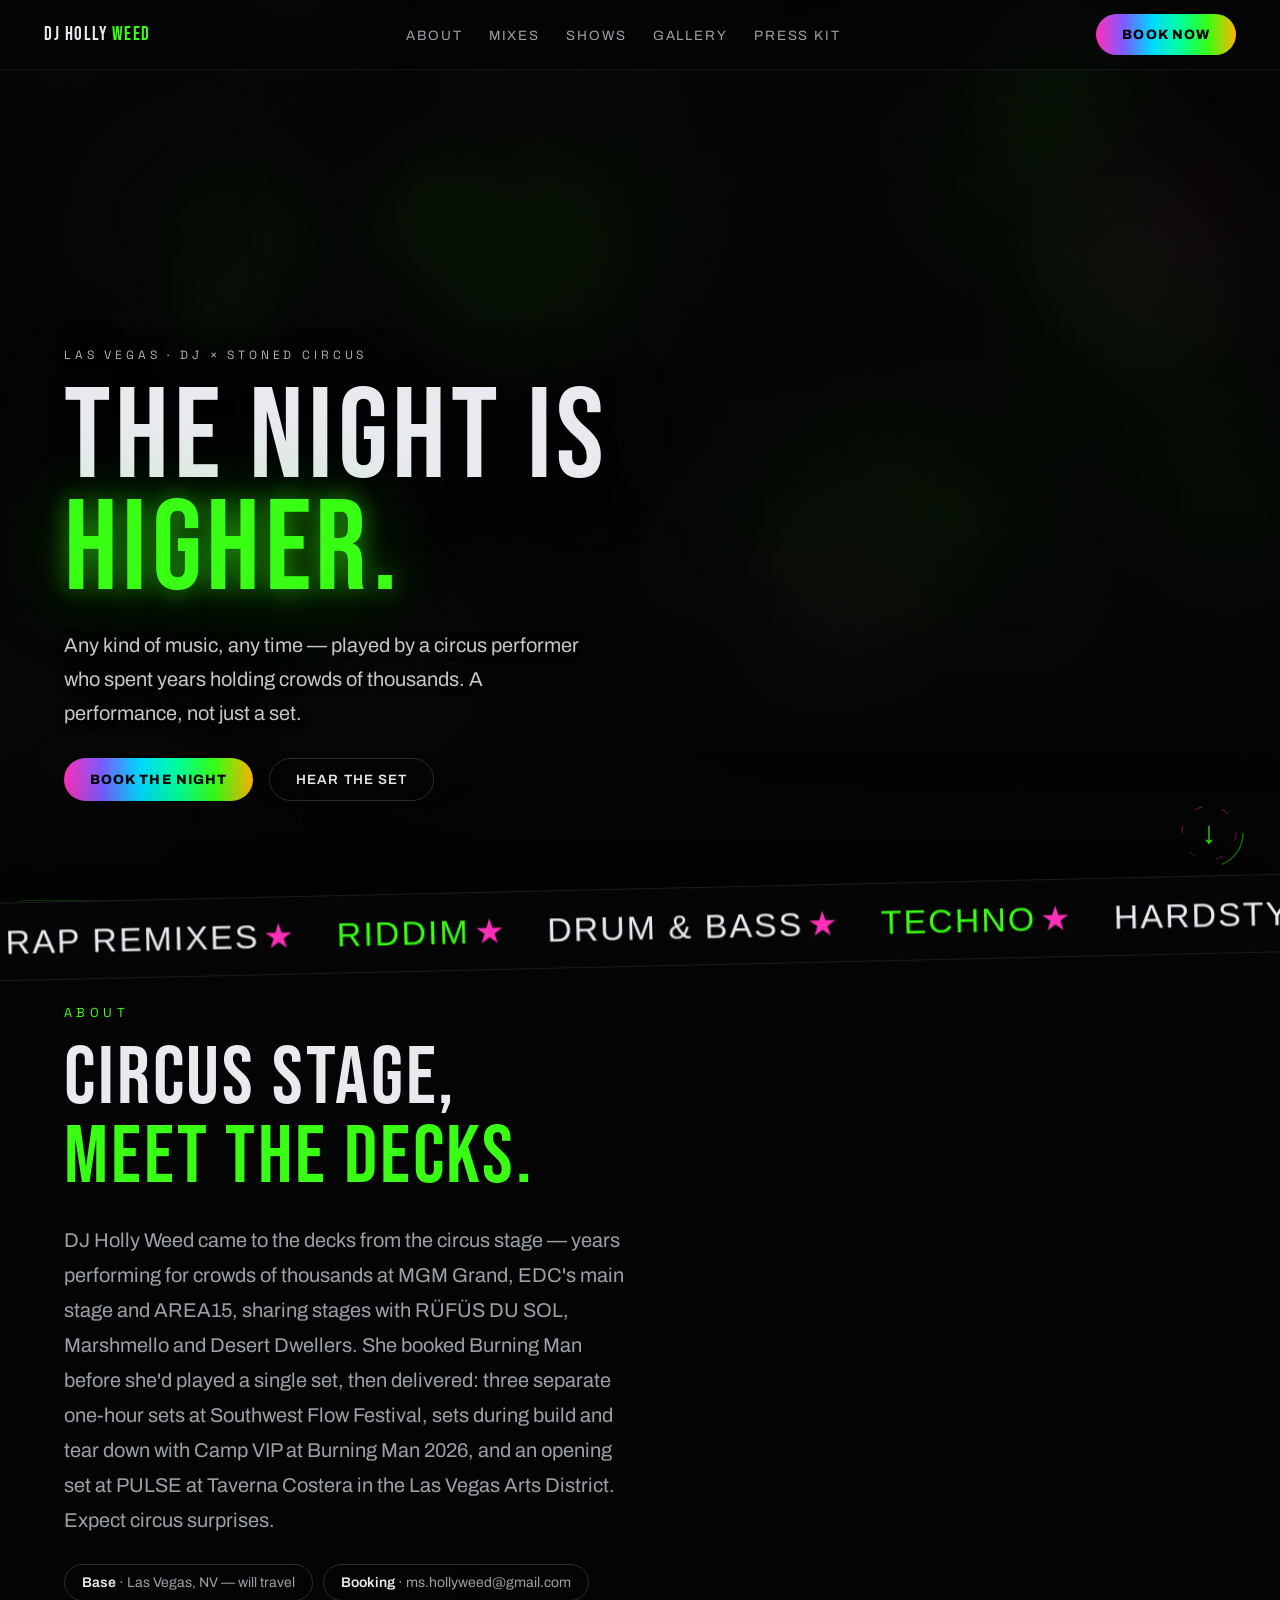
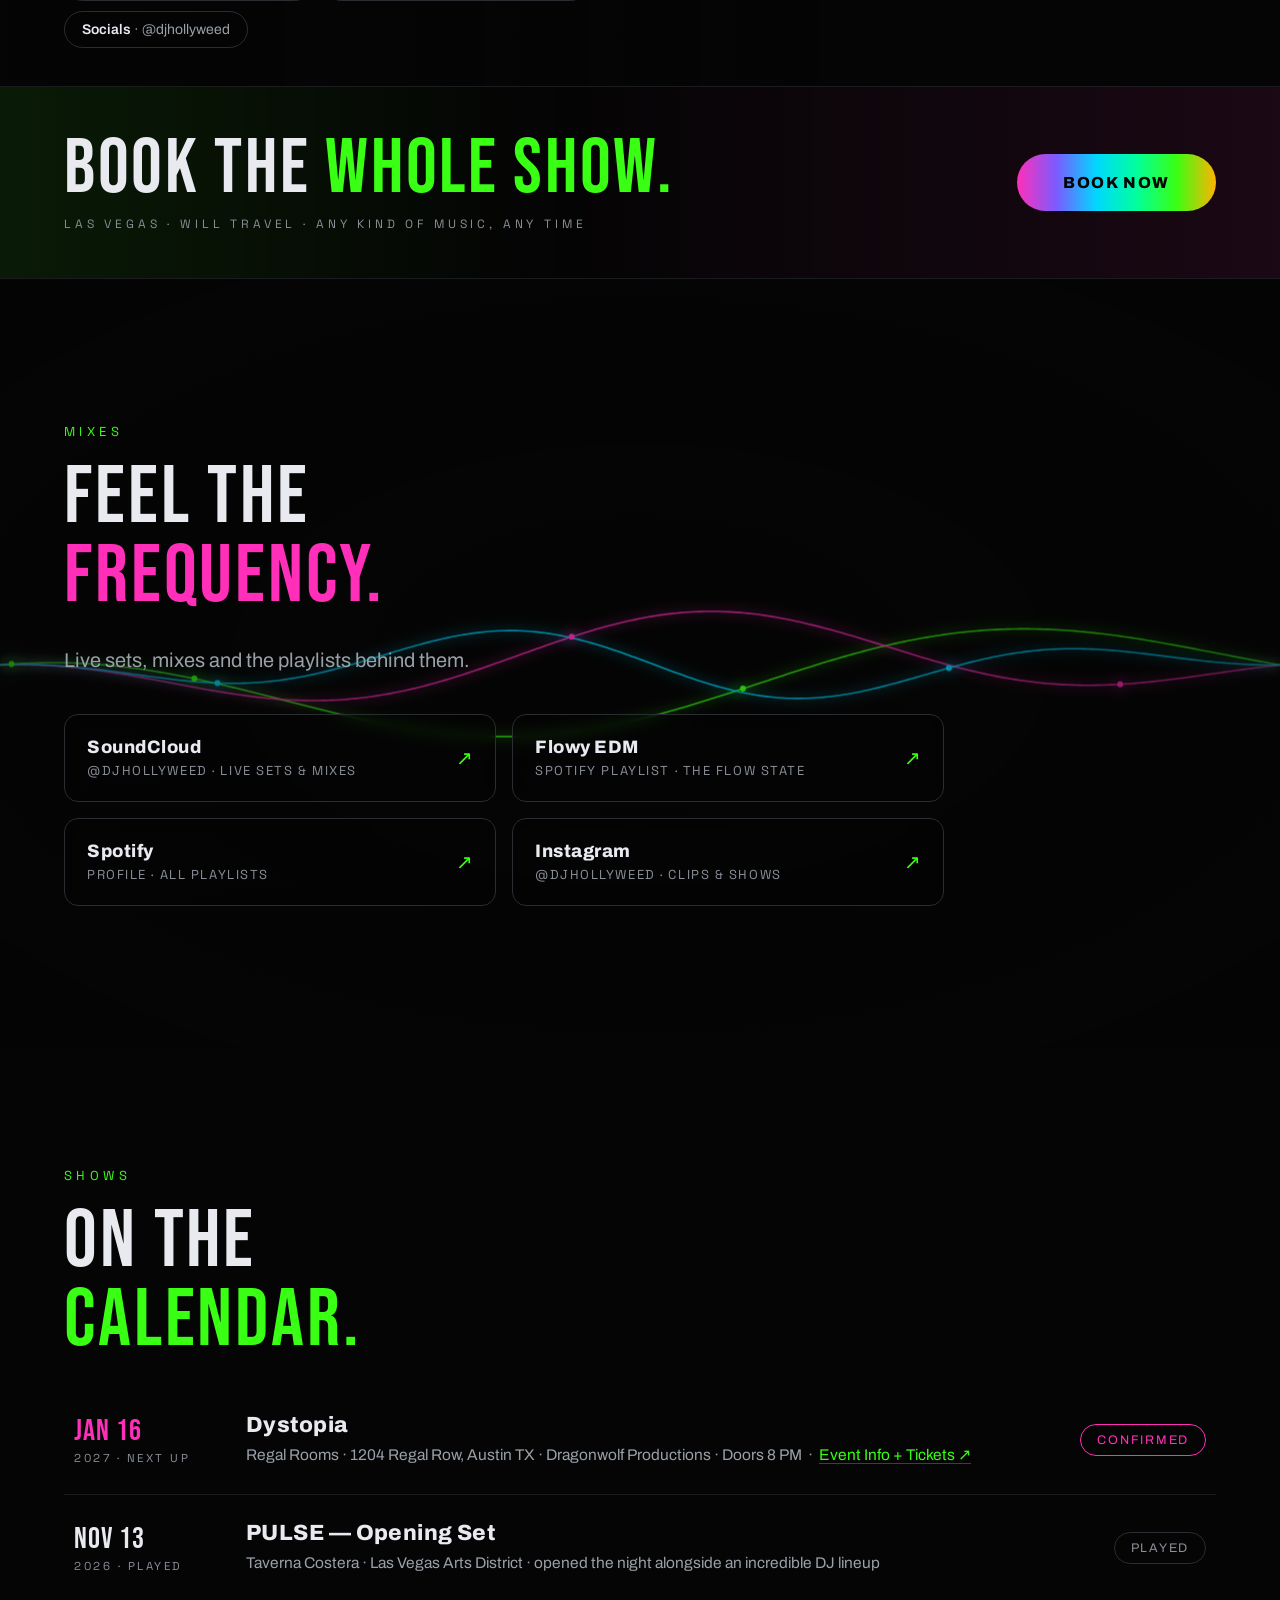
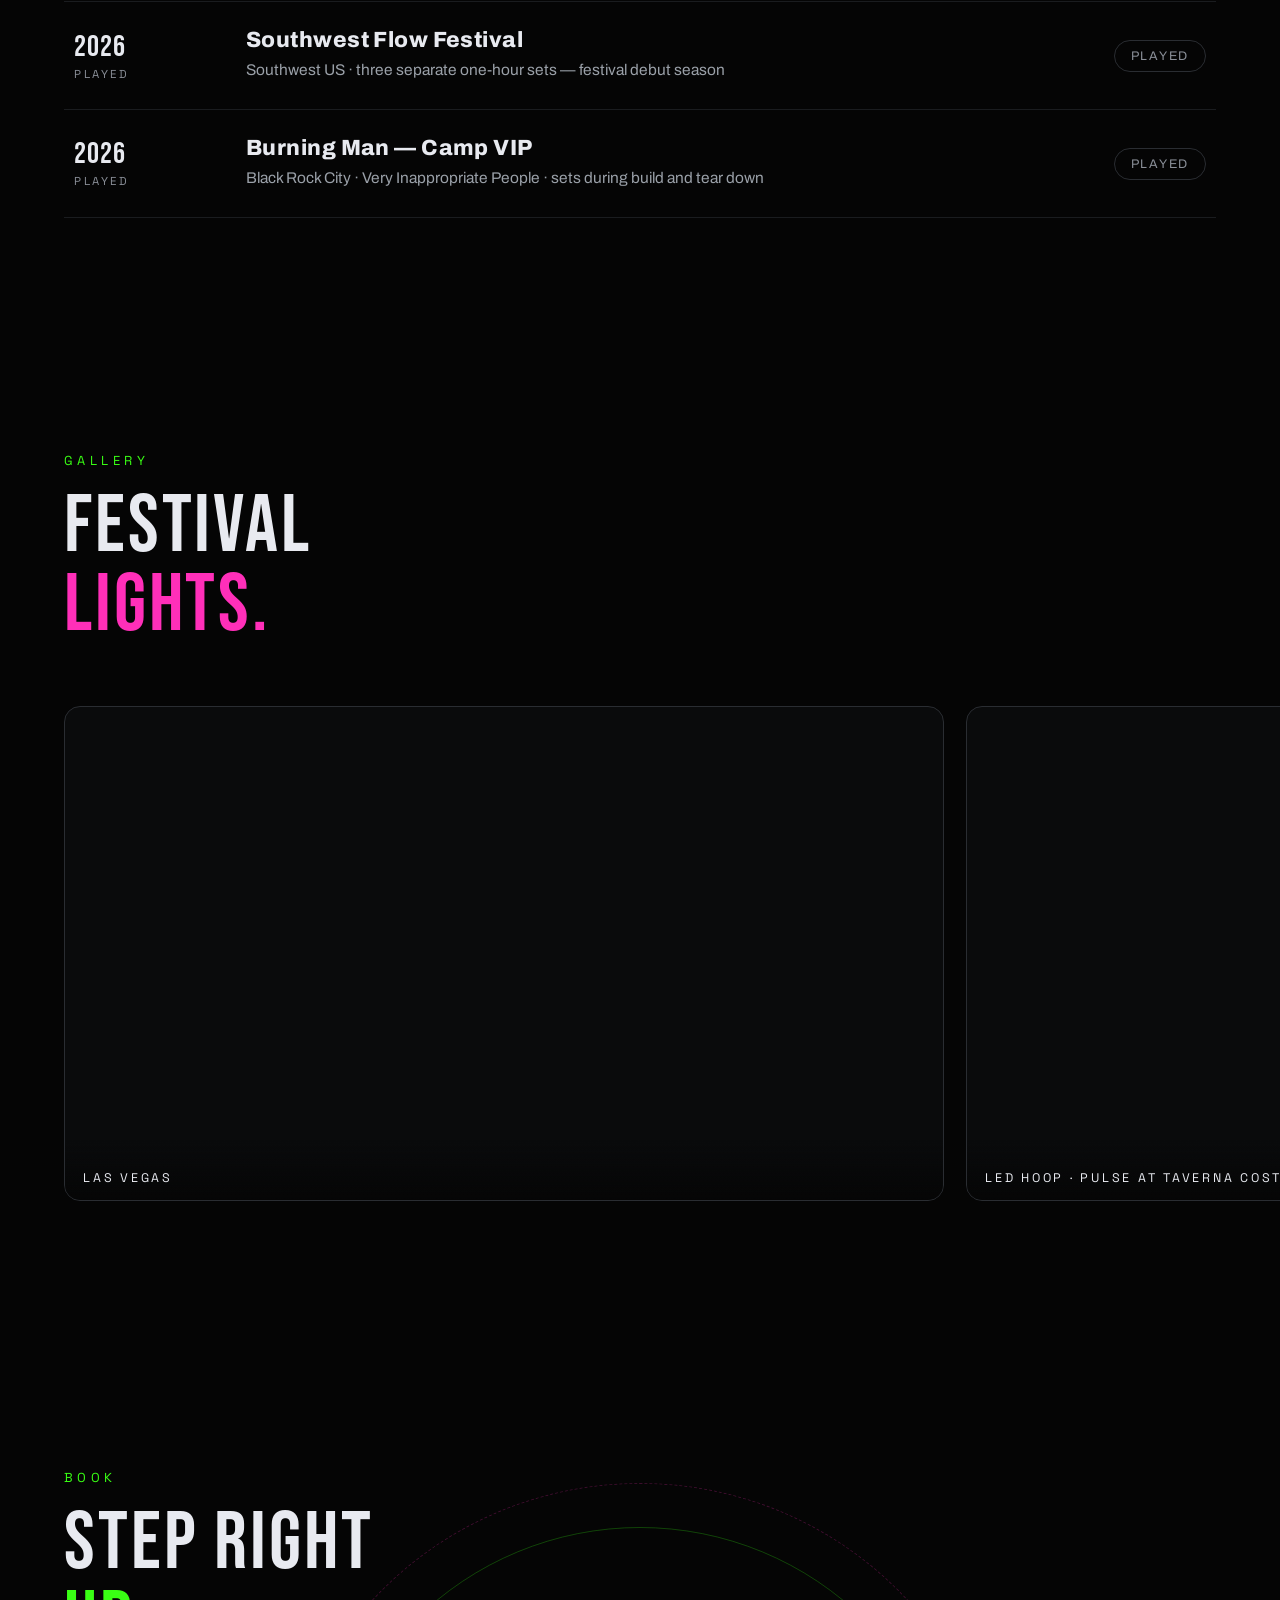
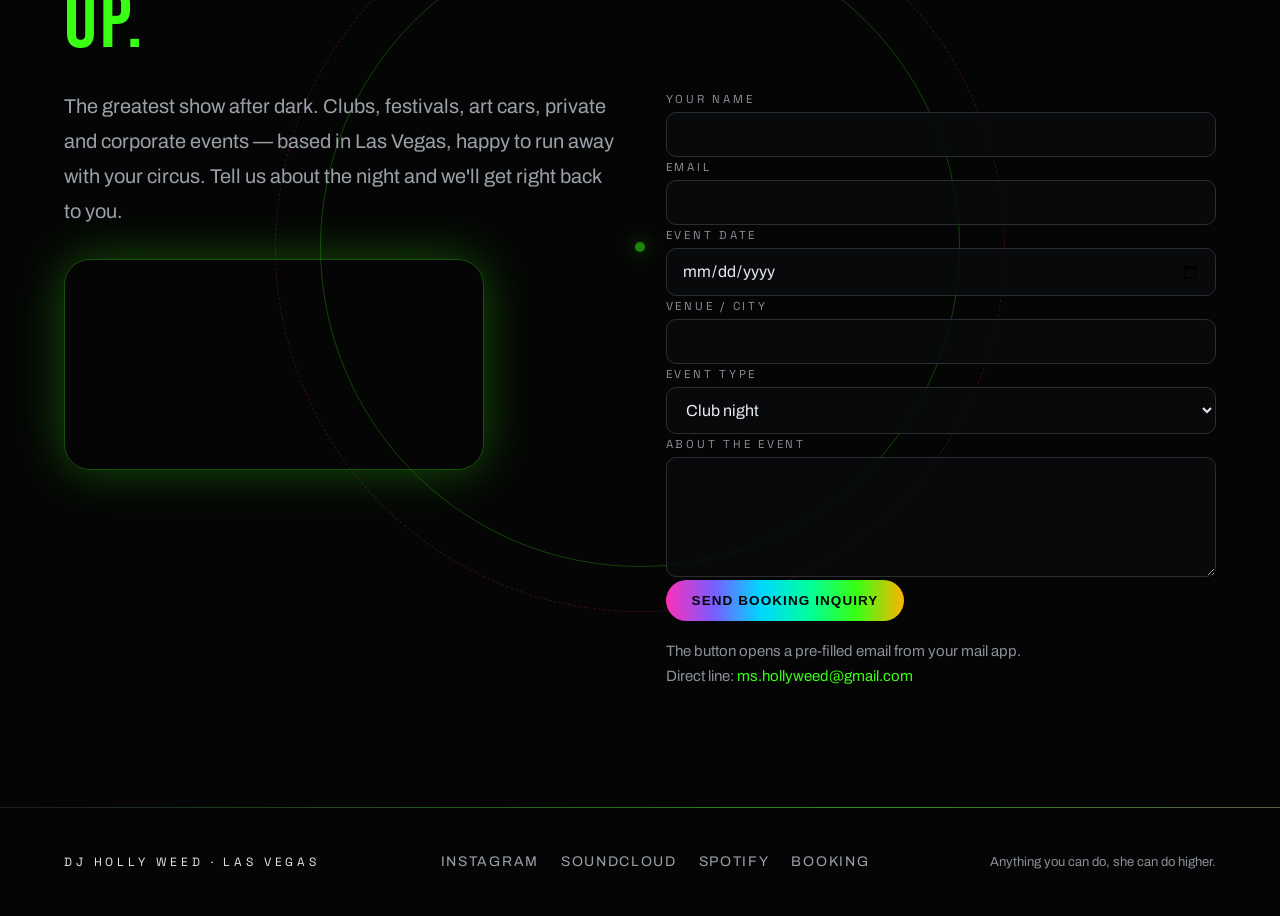
==== commit addda8fe: "Fix mobile hero video vanishing: drop CSS filters on video (iOS), dark-overlay fade instead, hero ex" ====
--- a/index.html
+++ b/index.html
@@ -56,7 +56,8 @@
 
 /* ---------- HERO (sticky; sections scroll OVER it) ---------- */
 .hero{position:sticky;top:0;height:100svh;z-index:1;overflow:hidden;display:flex;align-items:flex-end;justify-content:flex-start;text-align:left}
-.hero .vid{position:absolute;inset:0;width:100%;height:100%;object-fit:cover;filter:saturate(1.08) contrast(1.04)}
+.hero .vid{position:absolute;inset:0;width:100%;height:100%;object-fit:cover}
+.hero .dark{position:absolute;inset:0;background:#050505;opacity:0;pointer-events:none}
 .hero .tint{position:absolute;inset:0;background:
   linear-gradient(90deg,rgba(5,5,5,.68),rgba(5,5,5,.22) 44%,transparent 68%),
   linear-gradient(rgba(5,5,5,.42),transparent 32%,rgba(5,5,5,.8));}
@@ -223,6 +224,7 @@
     poster="https://res.cloudinary.com/mdmdesignstudio/video/upload/so_0,f_jpg,q_auto/v1794901221/djhollyweed/booth-loop.jpg"
     autoplay muted loop playsinline aria-label="DJ Holly Weed in the booth"></video>
   <div class="tint"></div>
+  <div class="dark" aria-hidden="true"></div>
   <div class="hero-inner">
     <div class="label kicker">Las Vegas · DJ × Stoned Circus</div>
     <h1 id="headline">The night is <span class="row2">higher.</span></h1>
@@ -426,12 +428,20 @@
     encodeURIComponent('Booking inquiry — DJ Holly Weed') + '&body=' + encodeURIComponent(body);
 });
 
+/* keep the hero video alive through iOS suspensions */
+var heroVid = document.querySelector('.hero .vid');
+['pageshow','focus','visibilitychange','touchstart'].forEach(function(ev){
+  (ev==='touchstart'||ev==='visibilitychange' ? document : window).addEventListener(ev, function(){
+    if (heroVid && heroVid.paused && !document.hidden) heroVid.play().catch(function(){});
+  }, { passive: true });
+});
+
 /* play/pause looping videos as they enter and leave the viewport */
 if (window.IntersectionObserver) {
   var vio = new IntersectionObserver(function(es){ es.forEach(function(e){
     if (e.isIntersecting) e.target.play().catch(function(){}); else e.target.pause();
   }); }, { rootMargin: '200px' });
-  document.querySelectorAll('video[autoplay]').forEach(function(v){ vio.observe(v); });
+  document.querySelectorAll('video[autoplay]:not(.vid)').forEach(function(v){ vio.observe(v); });
 }
 
 if (reduced) return; /* static but complete experience */
@@ -543,7 +553,9 @@
 gsap.from('.hero .vid', { scale: 1.14, duration: 2.2, ease: 'power2.out' });
 
 /* hero scroll-out: video zooms + headline drifts as content slides over */
-gsap.to('.hero .vid', { scale: 1.18, filter: 'saturate(1.08) contrast(1.04) brightness(.55) blur(6px)',
+gsap.to('.hero .vid', { scale: 1.18,
+  scrollTrigger: { trigger: '.over', start: 'top bottom', end: 'top top', scrub: true } });
+gsap.to('.hero .dark', { opacity: .78,
   scrollTrigger: { trigger: '.over', start: 'top bottom', end: 'top top', scrub: true } });
 gsap.to('.hero-inner', { yPercent: -18, opacity: .0,
   scrollTrigger: { trigger: '.over', start: 'top 95%', end: 'top 25%', scrub: true } });
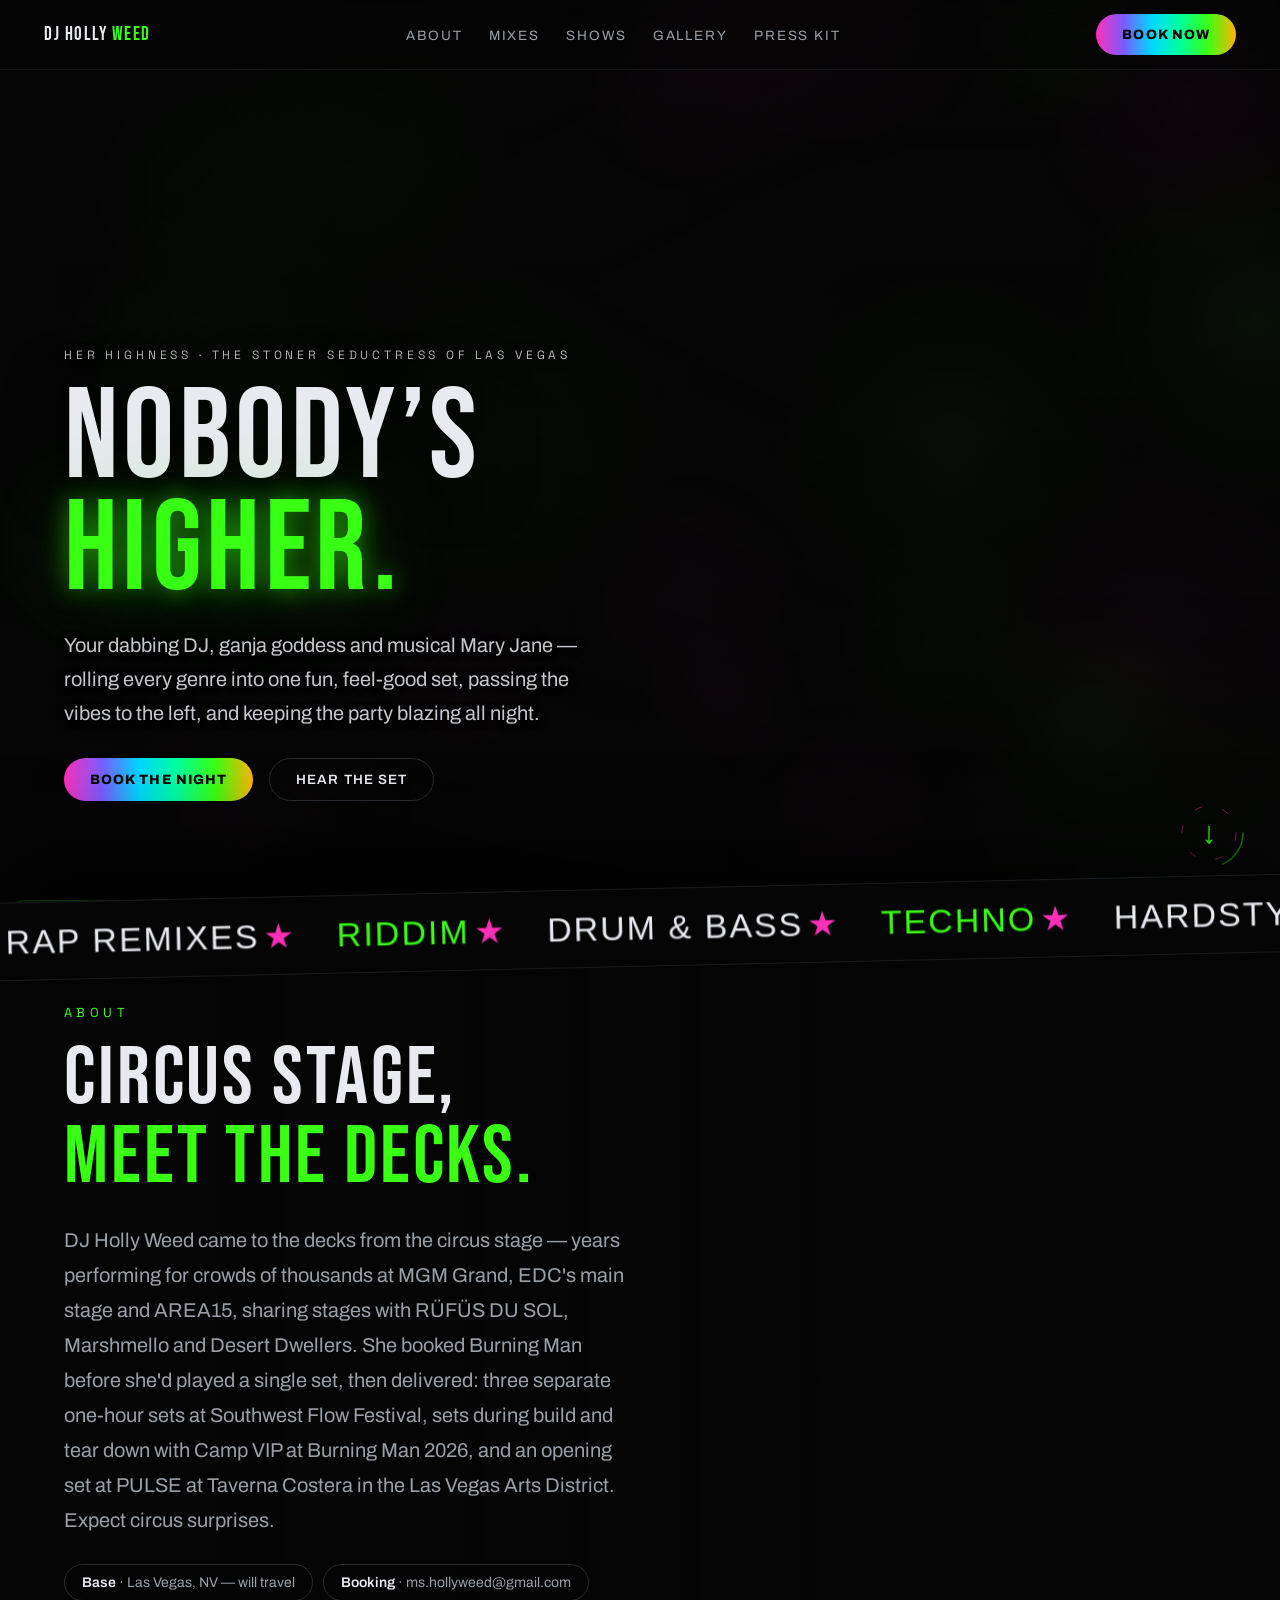
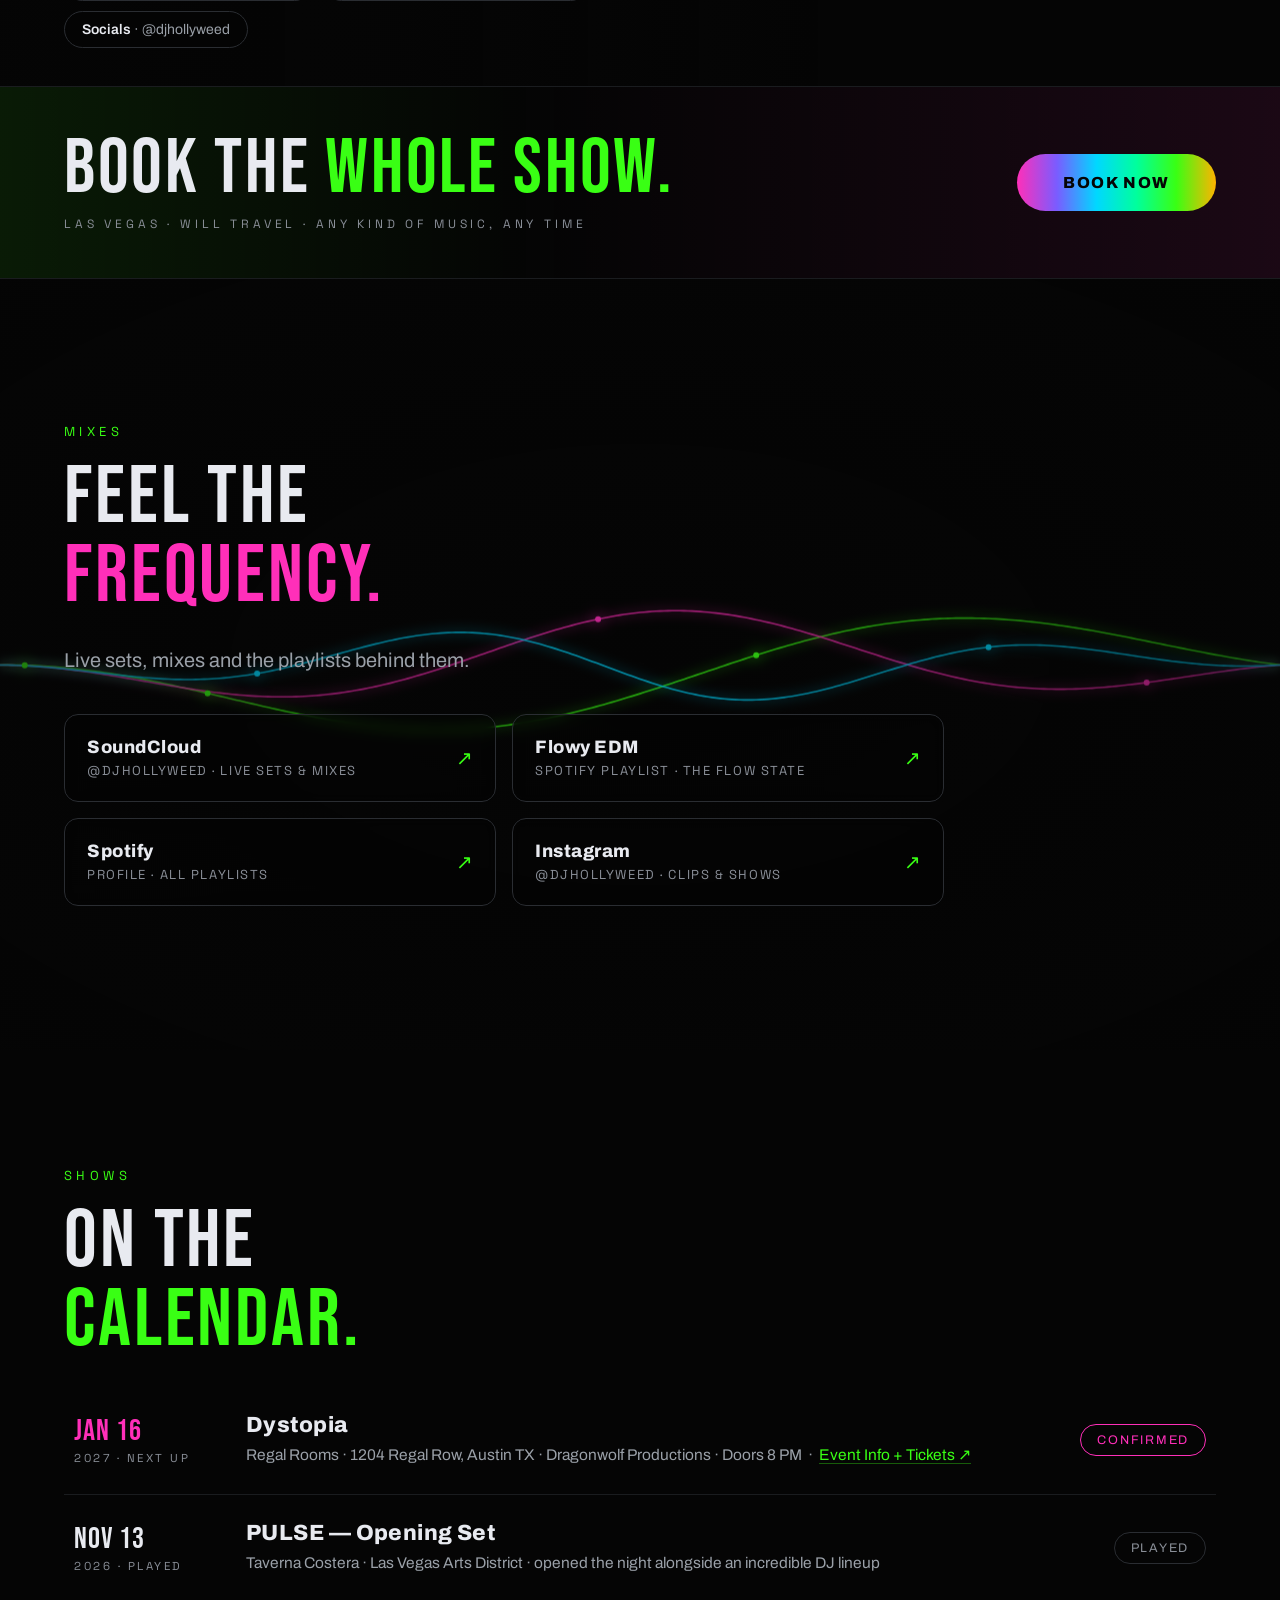
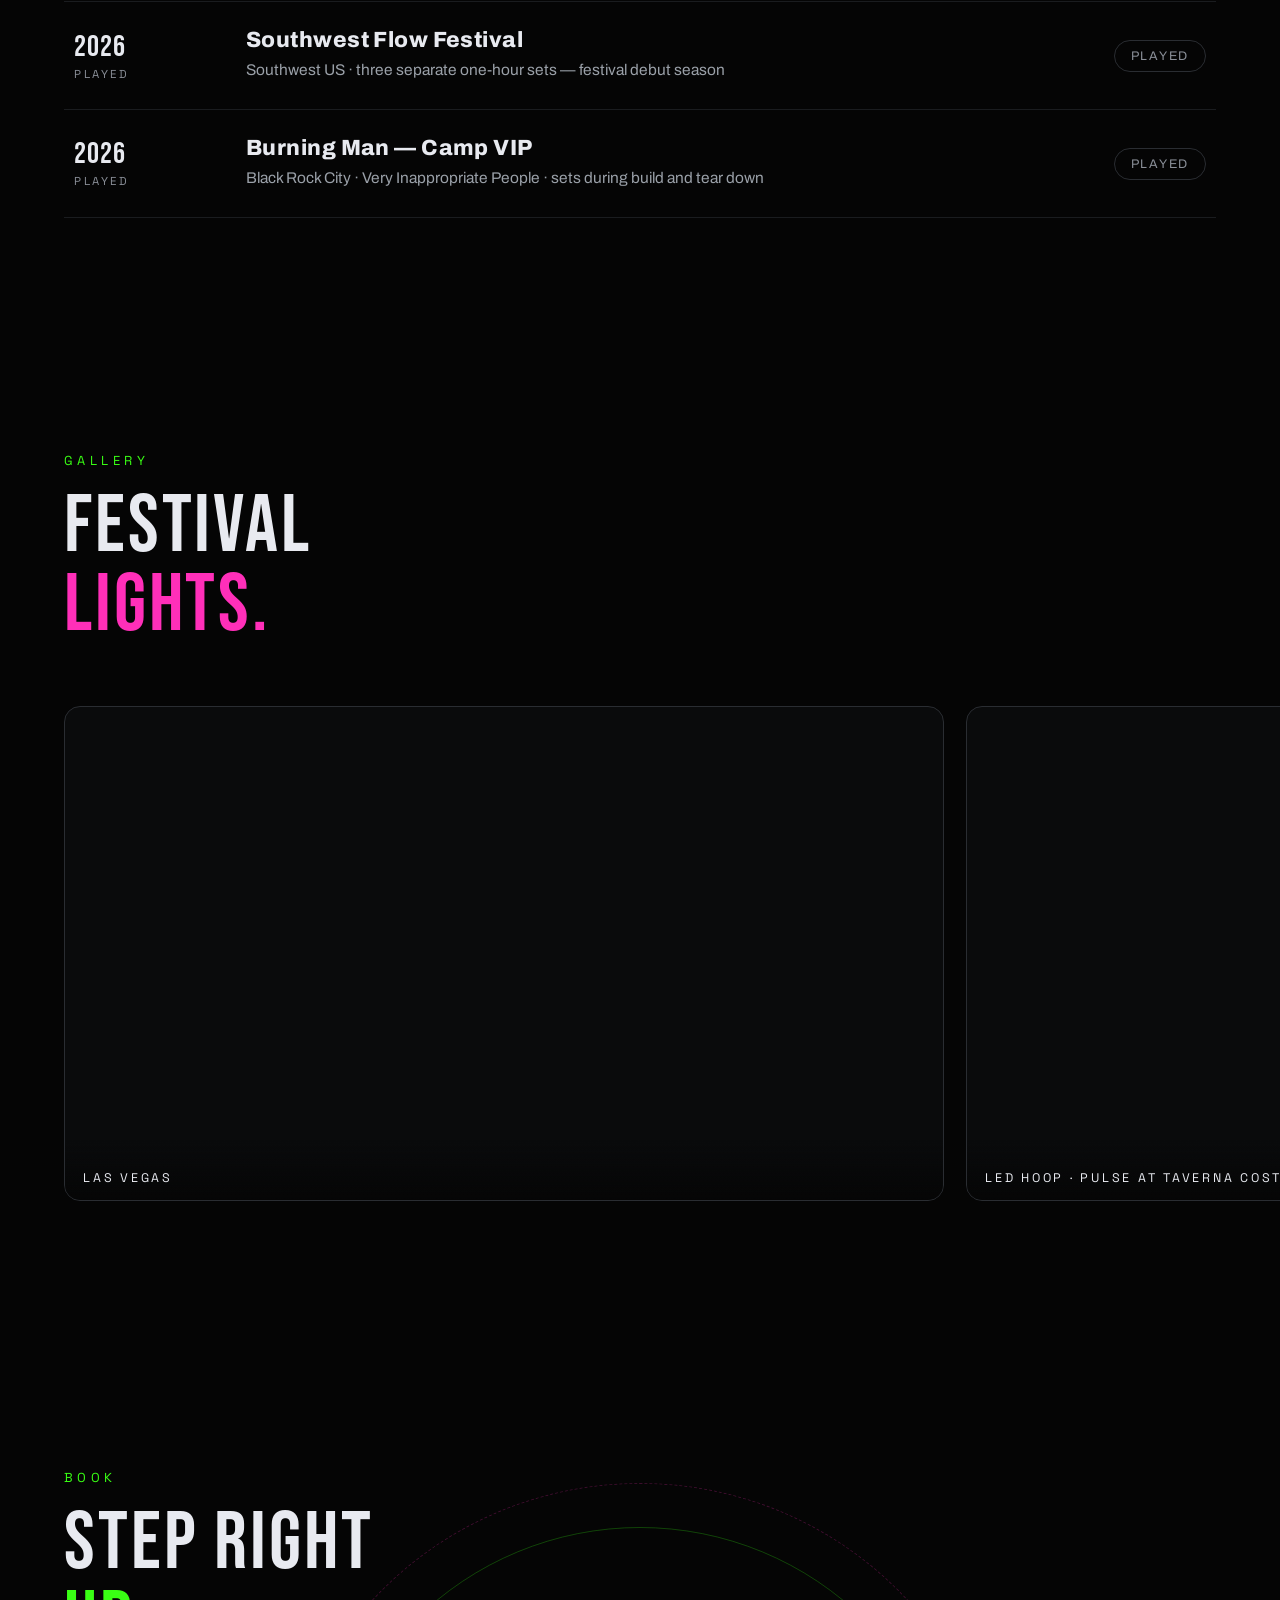
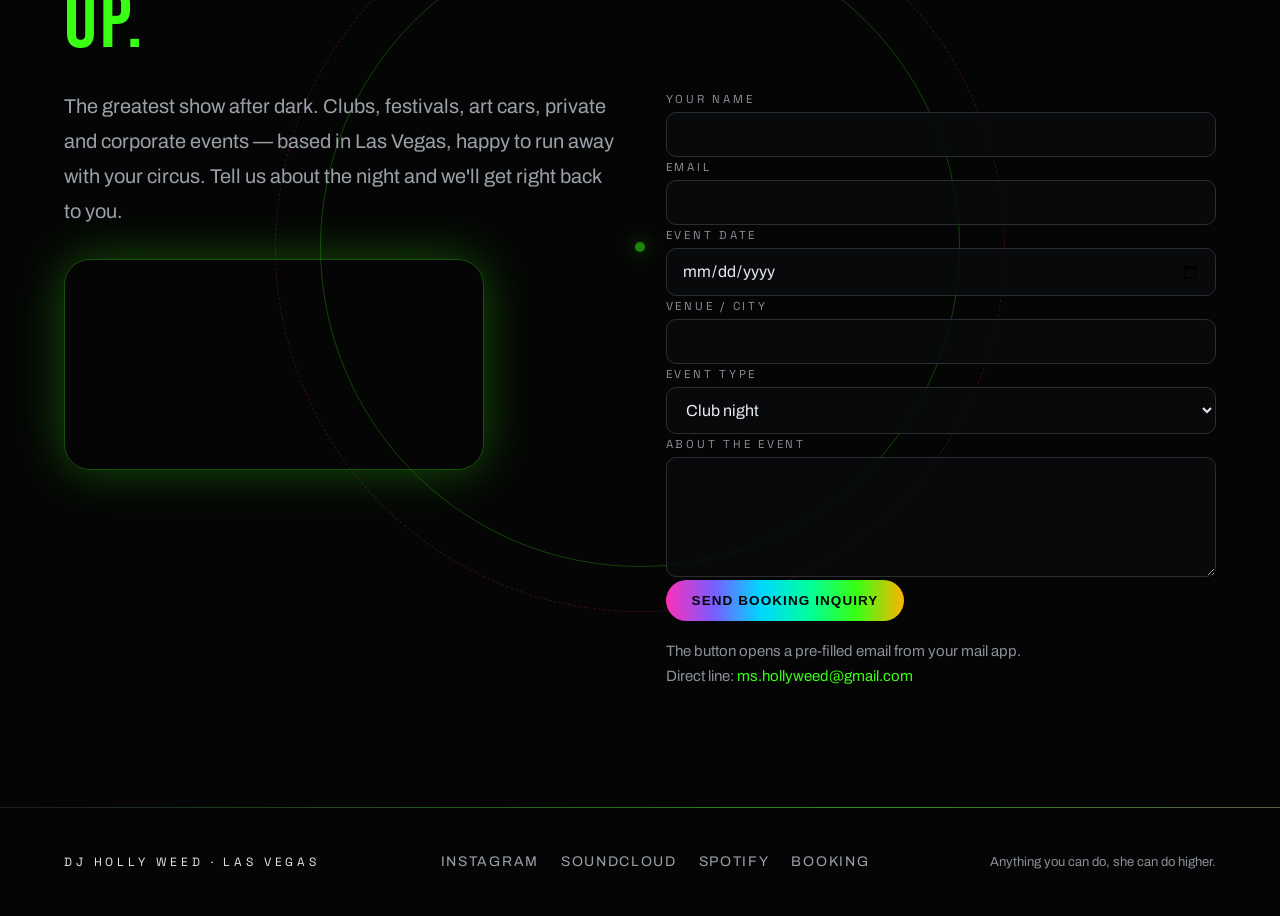
==== commit 94574dc3: "New hero copy (Nobody’s higher / Her Highness / ganja goddess) + mobile autoplay kickstart" ====
--- a/index.html
+++ b/index.html
@@ -4,7 +4,7 @@
 <meta charset="utf-8">
 <title>DJ Holly Weed — Las Vegas DJ × Stoned Circus</title>
 <meta name="viewport" content="width=device-width,initial-scale=1">
-<meta name="description" content="DJ Holly Weed — Las Vegas DJ and circus performer. Any genre, any time. Booking: ms.hollyweed@gmail.com">
+<meta name="description" content="DJ Holly Weed — Her Highness of Las Vegas. Nobody's higher. Any genre, feel-good sets that keep the party blazing. Booking: ms.hollyweed@gmail.com">
 <meta name="theme-color" content="#050505">
 <link rel="icon" type="image/png" href="assets/img/favicon.png">
 <link rel="preconnect" href="https://fonts.googleapis.com">
@@ -222,13 +222,13 @@
 <header class="hero" id="hero">
   <video class="vid" src="https://res.cloudinary.com/mdmdesignstudio/video/upload/q_auto/v1794901221/djhollyweed/booth-loop.mp4"
     poster="https://res.cloudinary.com/mdmdesignstudio/video/upload/so_0,f_jpg,q_auto/v1794901221/djhollyweed/booth-loop.jpg"
-    autoplay muted loop playsinline aria-label="DJ Holly Weed in the booth"></video>
+    autoplay muted loop playsinline webkit-playsinline preload="auto" aria-label="DJ Holly Weed in the booth"></video>
   <div class="tint"></div>
   <div class="dark" aria-hidden="true"></div>
   <div class="hero-inner">
-    <div class="label kicker">Las Vegas · DJ × Stoned Circus</div>
-    <h1 id="headline">The night is <span class="row2">higher.</span></h1>
-    <p class="sub">Any kind of music, any time — played by a circus performer who spent years holding crowds of thousands. A performance, not just a set.</p>
+    <div class="label kicker">Her Highness · The Stoner Seductress of Las Vegas</div>
+    <h1 id="headline">Nobody&#8217;s <span class="row2">higher.</span></h1>
+    <p class="sub">Your dabbing DJ, ganja goddess and musical Mary Jane — rolling every genre into one fun, feel-good set, passing the vibes to the left, and keeping the party blazing all night.</p>
     <div class="ctas">
       <a class="btn btn-slick" href="#book" data-scroll>Book the Night</a>
       <a class="btn btn-outline" href="#mixes" data-scroll>Hear the Set</a>
@@ -430,6 +430,8 @@
 
 /* keep the hero video alive through iOS suspensions */
 var heroVid = document.querySelector('.hero .vid');
+var kick = function(){ if (heroVid) { heroVid.muted = true; var pr = heroVid.play(); if (pr) pr.catch(function(){}); } };
+kick(); setTimeout(kick, 600); setTimeout(kick, 2000);
 ['pageshow','focus','visibilitychange','touchstart'].forEach(function(ev){
   (ev==='touchstart'||ev==='visibilitychange' ? document : window).addEventListener(ev, function(){
     if (heroVid && heroVid.paused && !document.hidden) heroVid.play().catch(function(){});
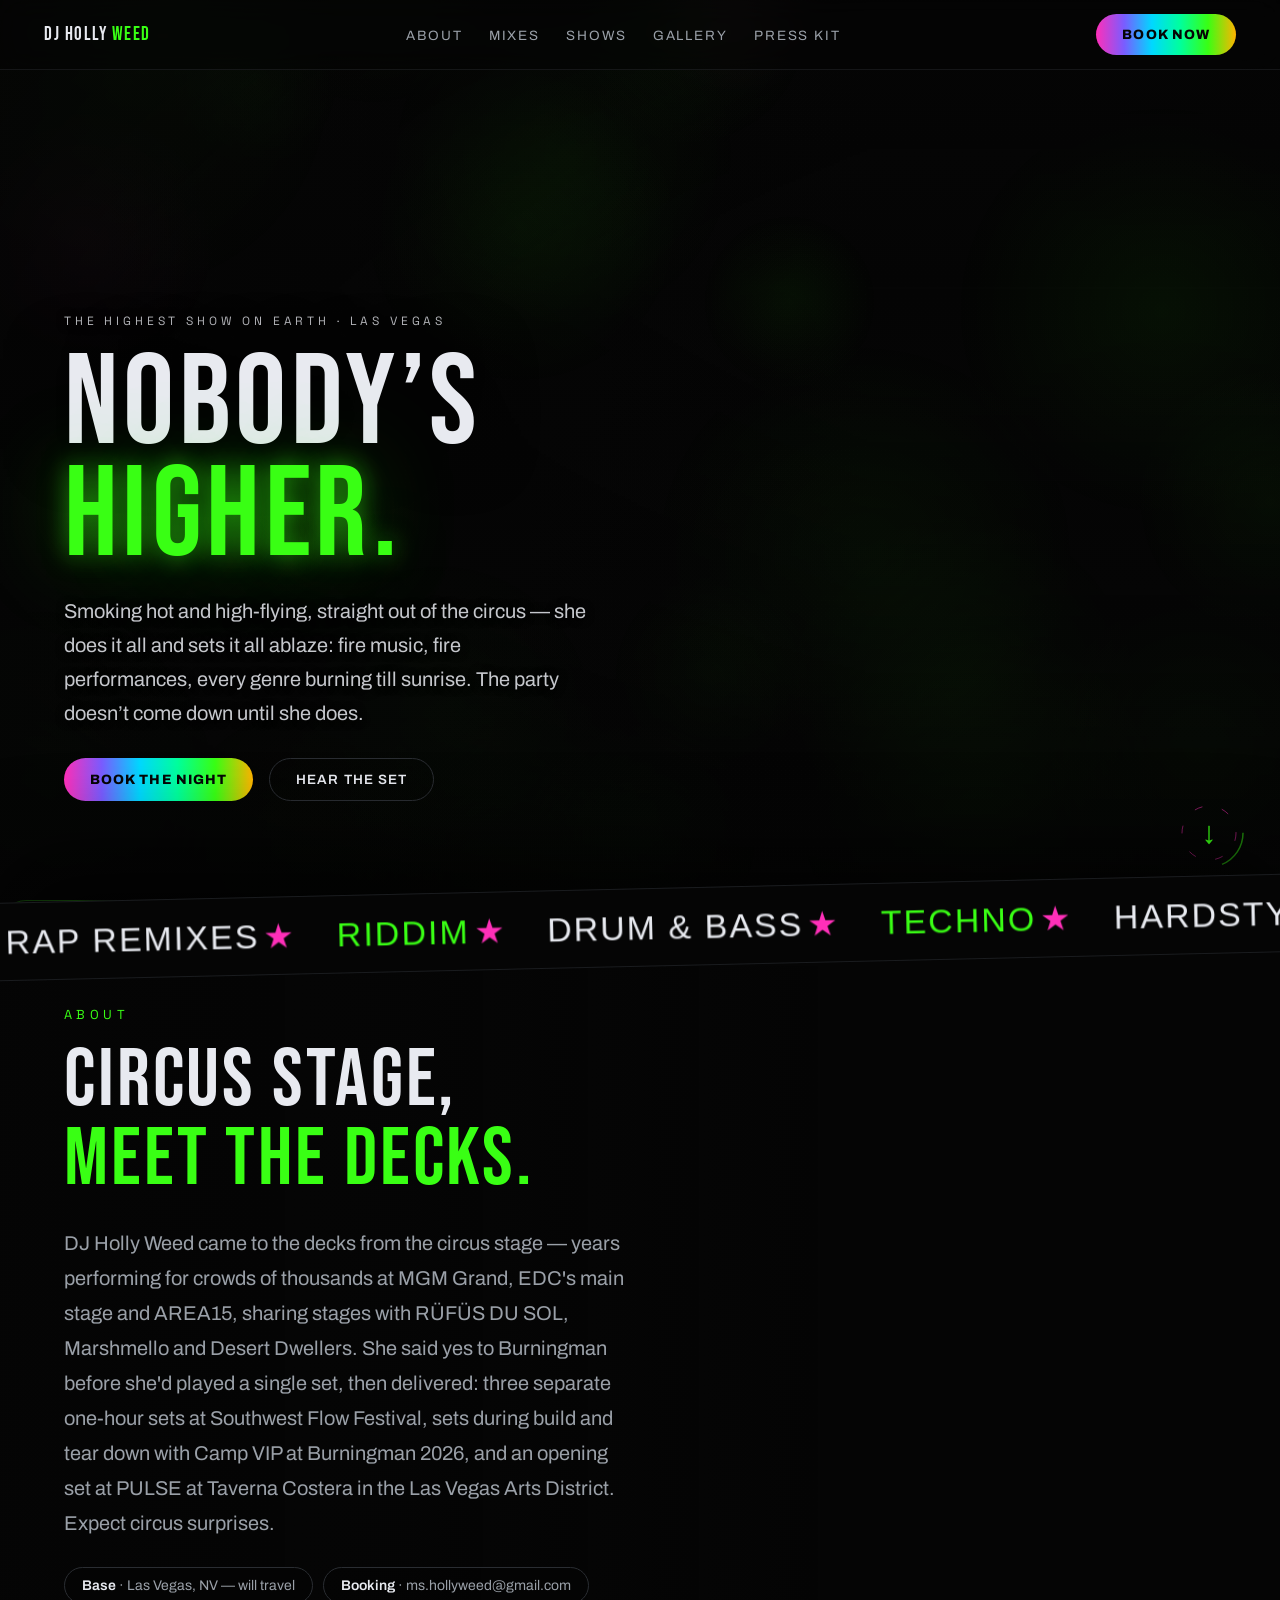
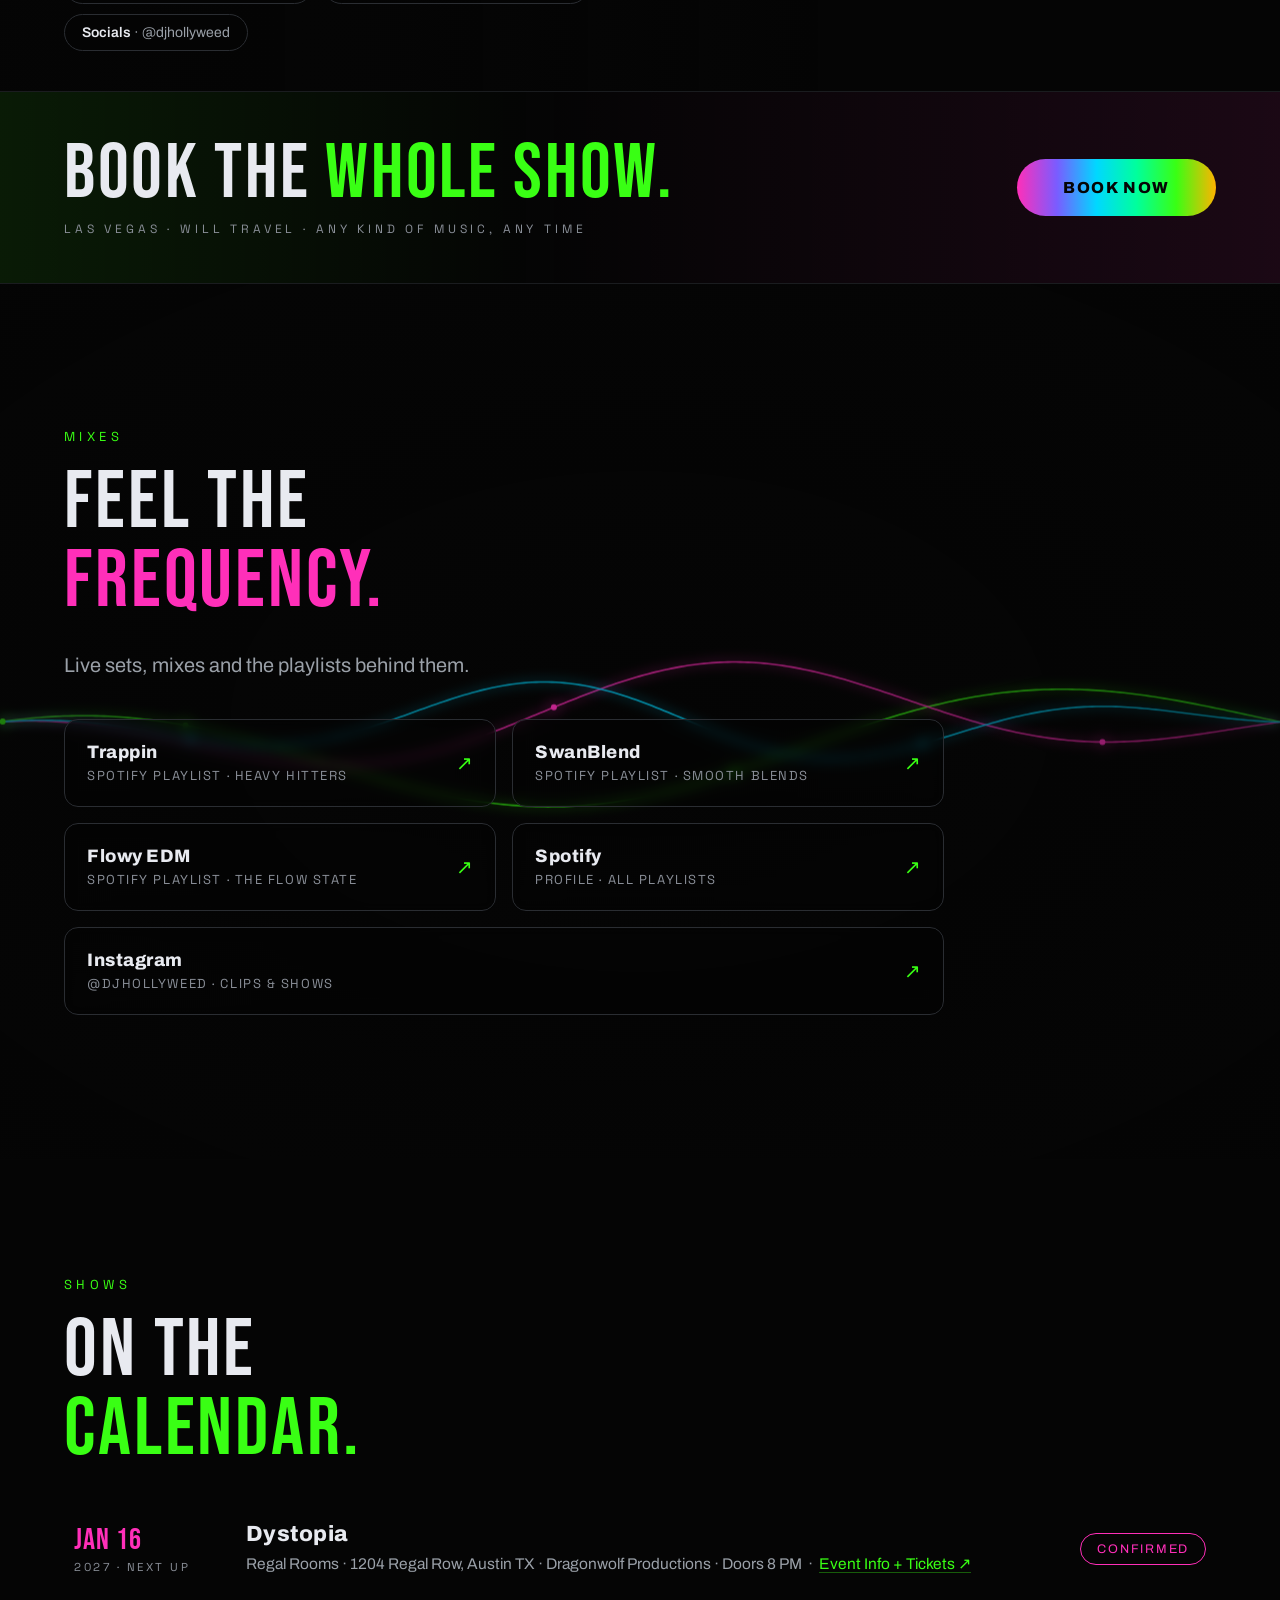
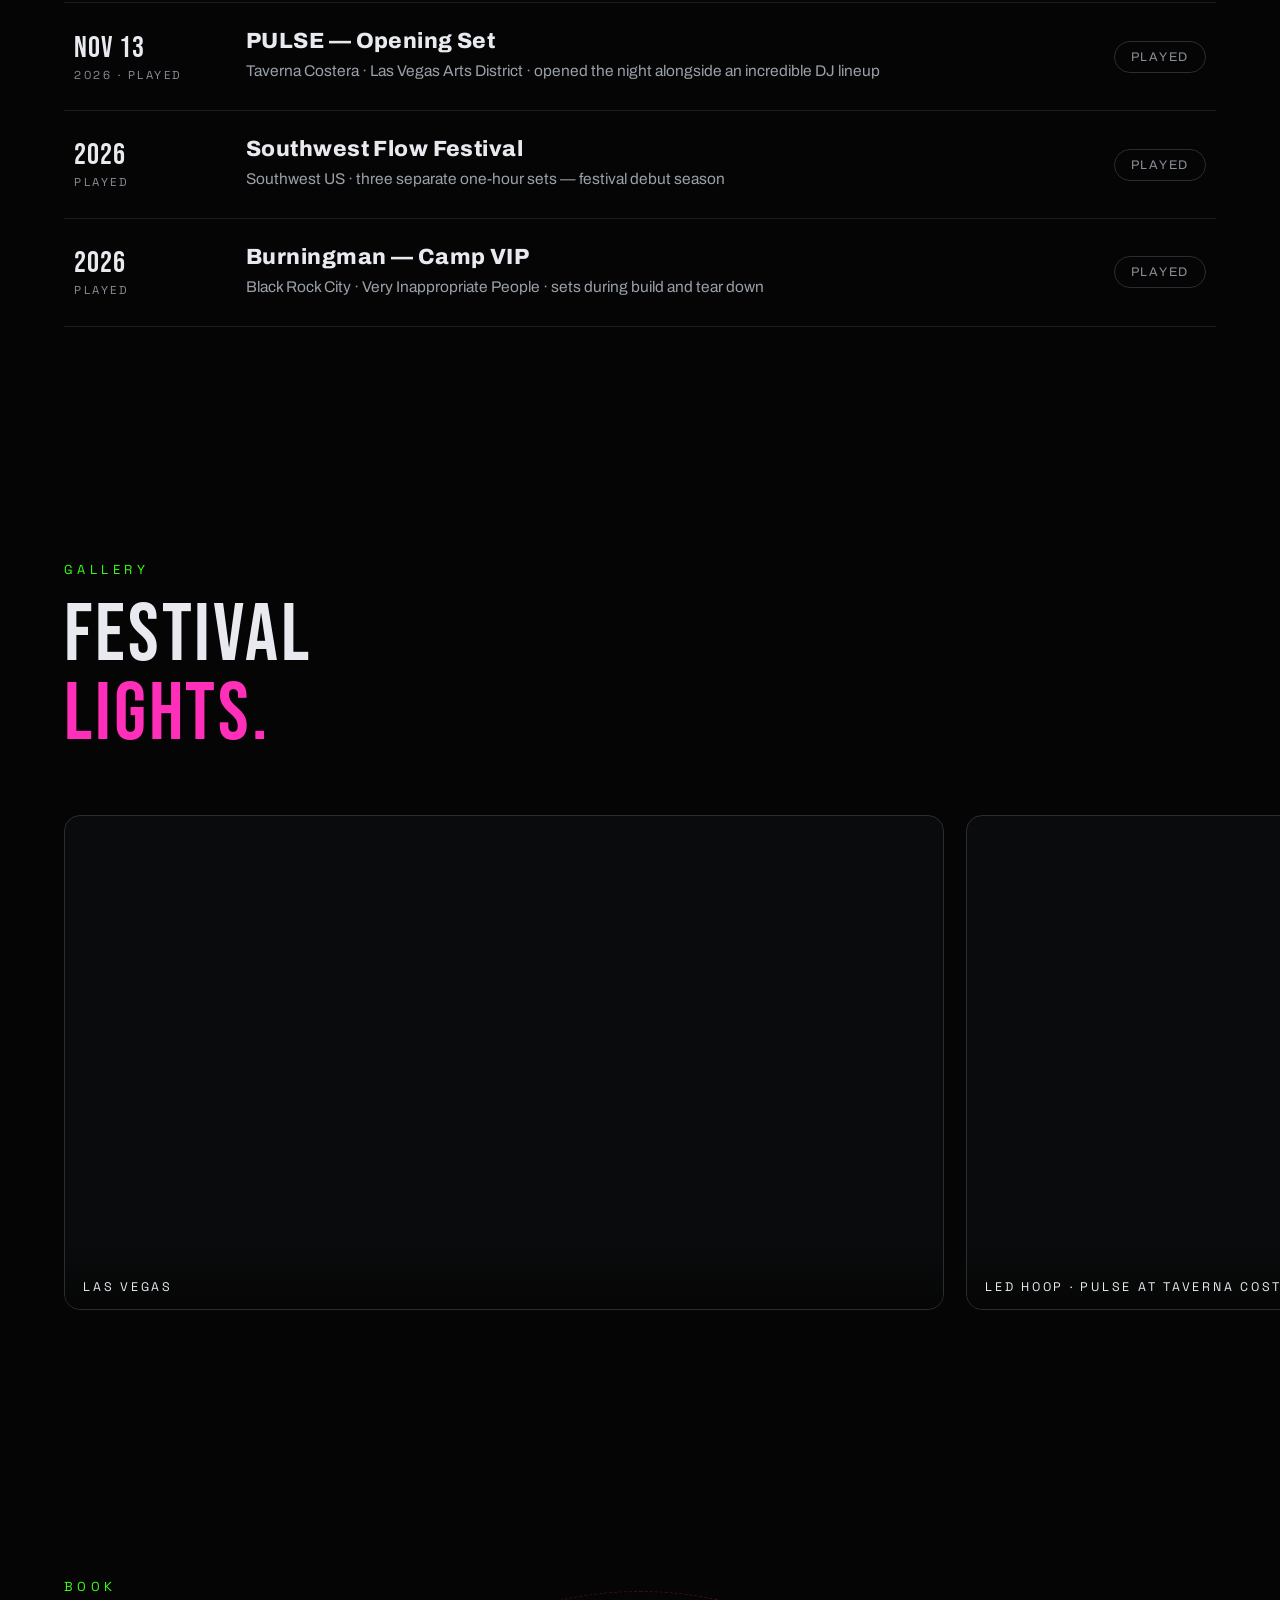
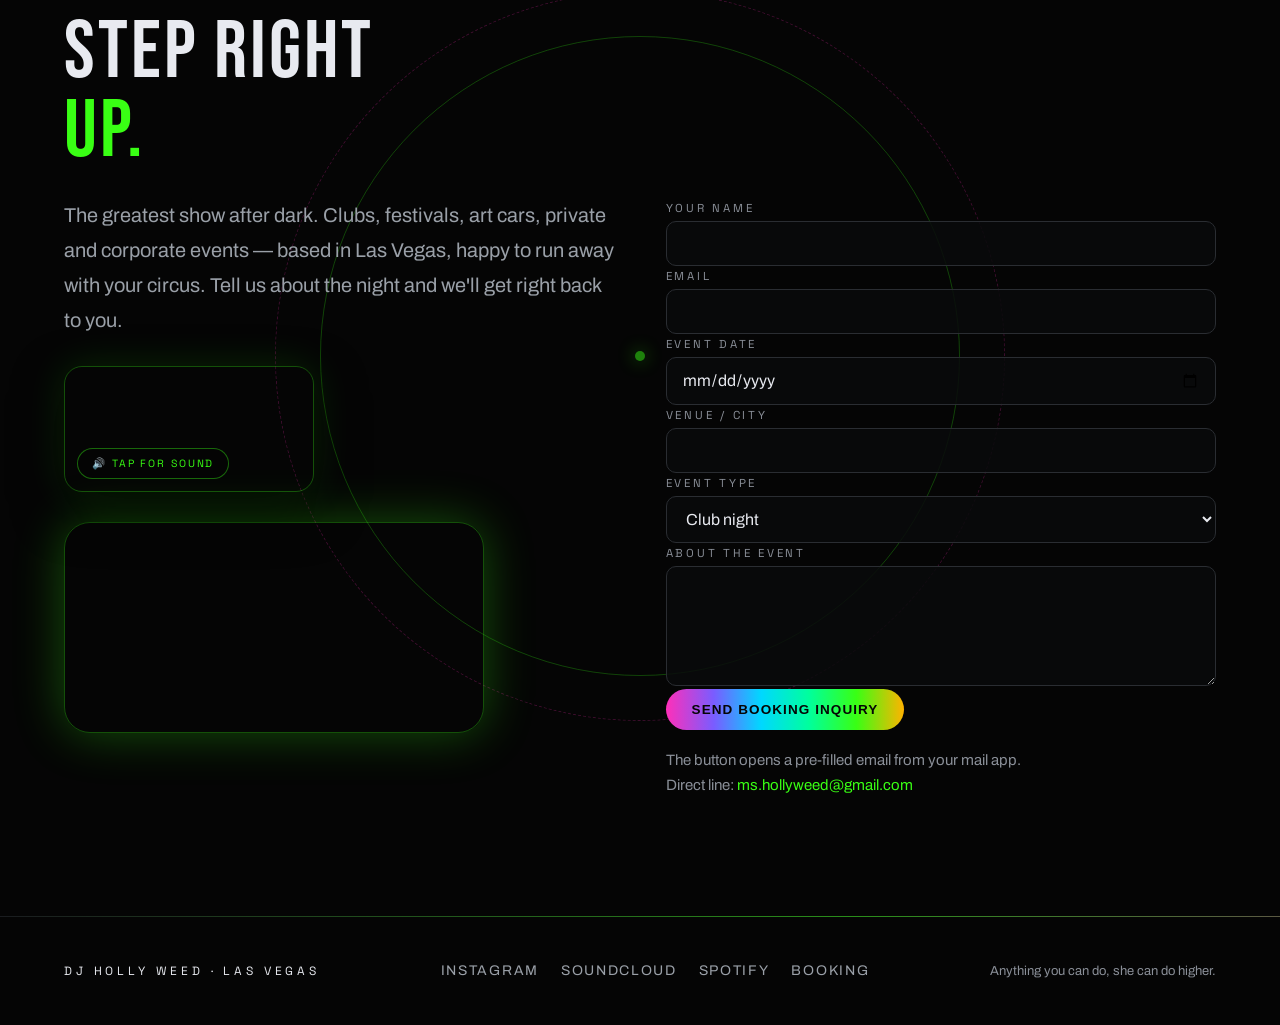
==== commit 3d2279bc: "Hero copy v2 (circus+fire), Burningman one word, playlist tiles (Trappin/SwanBlend), new SWFF galler" ====
--- a/index.html
+++ b/index.html
@@ -4,7 +4,7 @@
 <meta charset="utf-8">
 <title>DJ Holly Weed — Las Vegas DJ × Stoned Circus</title>
 <meta name="viewport" content="width=device-width,initial-scale=1">
-<meta name="description" content="DJ Holly Weed — Her Highness of Las Vegas. Nobody's higher. Any genre, feel-good sets that keep the party blazing. Booking: ms.hollyweed@gmail.com">
+<meta name="description" content="DJ Holly Weed — the Highest Show on Earth. Circus-born Las Vegas DJ setting every genre ablaze. Booking: ms.hollyweed@gmail.com">
 <meta name="theme-color" content="#050505">
 <link rel="icon" type="image/png" href="assets/img/favicon.png">
 <link rel="preconnect" href="https://fonts.googleapis.com">
@@ -96,7 +96,7 @@
 
 /* about — full-bleed background photo, copy clear of her */
 .about-sec{max-width:none;padding:0}
-.about-stage{position:relative;height:max(min(100svh,56.25vw),540px);display:flex;align-items:center;overflow:hidden}
+.about-stage{position:relative;min-height:max(min(100svh,56.25vw),540px);display:flex;align-items:center;overflow:hidden}
 .about-bg{position:absolute;inset:0;background-image:url('https://res.cloudinary.com/mdmdesignstudio/image/upload/c_limit,w_2000/f_auto/q_auto/djhollyweed/about-wide');background-size:cover;background-position:right 45%;transform:scale(1.04);transform-origin:right center;will-change:transform}
 .about-scrim{position:absolute;inset:0;background:linear-gradient(90deg,rgba(5,5,5,.94) 0%,rgba(5,5,5,.74) 32%,rgba(5,5,5,.3) 50%,transparent 64%)}
 .about-copy{position:relative;z-index:2;width:100%;max-width:1280px;margin:0 auto;padding:40px clamp(18px,5vw,64px)}
@@ -110,6 +110,9 @@
 .factline{display:flex;flex-wrap:wrap;gap:10px;margin-top:26px}
 .factchip{border:1px solid var(--border);border-radius:999px;padding:10px 17px;font-size:14px;color:var(--body);background:rgba(5,5,5,.5)}
 .factchip b{color:var(--bone);font-weight:600}
+.reel{position:relative;width:min(62vw,250px);margin-top:28px;border-radius:18px;overflow:hidden;border:1px solid rgba(57,255,20,.3);box-shadow:0 18px 50px rgba(0,0,0,.5),0 0 40px rgba(57,255,20,.15);cursor:pointer}
+.reel video{width:100%;height:auto;display:block}
+.reel .snd{position:absolute;left:12px;bottom:12px;z-index:2;background:rgba(5,5,5,.72);border:1px solid rgba(57,255,20,.4);border-radius:999px;padding:8px 14px;font-family:'Space Grotesk',monospace;font-size:10.5px;letter-spacing:.18em;text-transform:uppercase;color:var(--green);pointer-events:none}
 @media(max-width:1024px){
   .about-stage{display:block;height:auto}
   .about-bg{position:relative;inset:auto;aspect-ratio:2/3;transform:none;background-image:url('assets/img/hero-smoke.jpg');background-position:center}
@@ -128,6 +131,7 @@
 .mlink .t{font-weight:800;font-size:18px;letter-spacing:.03em}
 .mlink .d{display:block;color:var(--mid);font-size:13px;margin-top:5px;font-family:'Space Grotesk',monospace;letter-spacing:.12em;text-transform:uppercase}
 .mlink .ar{color:var(--green);font-size:20px;flex-shrink:0}
+.musiclinks .mlink:last-child:nth-child(odd){grid-column:1/-1}
 @media(max-width:680px){.musiclinks{grid-template-columns:1fr}}
 
 /* shows */
@@ -226,9 +230,9 @@
   <div class="tint"></div>
   <div class="dark" aria-hidden="true"></div>
   <div class="hero-inner">
-    <div class="label kicker">Her Highness · The Stoner Seductress of Las Vegas</div>
+    <div class="label kicker">The Highest Show on Earth · Las Vegas</div>
     <h1 id="headline">Nobody&#8217;s <span class="row2">higher.</span></h1>
-    <p class="sub">Your dabbing DJ, ganja goddess and musical Mary Jane — rolling every genre into one fun, feel-good set, passing the vibes to the left, and keeping the party blazing all night.</p>
+    <p class="sub">Smoking hot and high-flying, straight out of the circus — she does it all and sets it all ablaze: fire music, fire performances, every genre burning till sunrise. The party doesn&#8217;t come down until she does.</p>
     <div class="ctas">
       <a class="btn btn-slick" href="#book" data-scroll>Book the Night</a>
       <a class="btn btn-outline" href="#mixes" data-scroll>Hear the Set</a>
@@ -261,7 +265,7 @@
       <div class="inner">
       <div class="eyebrow rv">About</div>
       <h2><span class="line"><span>Circus stage,</span></span><span class="line"><span class="hl">meet the decks.</span></span></h2>
-      <p class="lede rv">DJ Holly Weed came to the decks from the circus stage — years performing for crowds of thousands at MGM Grand, EDC's main stage and AREA15, sharing stages with RÜFÜS DU SOL, Marshmello and Desert Dwellers. She booked Burning Man before she'd played a single set, then delivered: three separate one-hour sets at Southwest Flow Festival, sets during build and tear down with Camp VIP at Burning Man 2026, and an opening set at PULSE at Taverna Costera in the Las Vegas Arts District. Expect circus surprises.</p>
+      <p class="lede rv">DJ Holly Weed came to the decks from the circus stage — years performing for crowds of thousands at MGM Grand, EDC's main stage and AREA15, sharing stages with RÜFÜS DU SOL, Marshmello and Desert Dwellers. She said yes to Burningman before she'd played a single set, then delivered: three separate one-hour sets at Southwest Flow Festival, sets during build and tear down with Camp VIP at Burningman 2026, and an opening set at PULSE at Taverna Costera in the Las Vegas Arts District. Expect circus surprises.</p>
       <div class="factline rv">
         <span class="factchip"><b>Base</b> · Las Vegas, NV — will travel</span>
         <span class="factchip"><b>Booking</b> · ms.hollyweed@gmail.com</span>
@@ -292,8 +296,10 @@
     <h2><span class="line"><span>Feel the</span></span><span class="line"><span class="pk">frequency.</span></span></h2>
     <p class="lede rv">Live sets, mixes and the playlists behind them.</p>
     <div class="musiclinks">
-      <a class="mlink rv" href="https://soundcloud.com/djhollyweed" target="_blank" rel="noopener">
-        <span><span class="t">SoundCloud</span><span class="d">@djhollyweed · live sets &amp; mixes</span></span><span class="ar">↗</span></a>
+      <a class="mlink rv" href="https://open.spotify.com/playlist/4AGsNjSE8zsWVx7k0DiyD0" target="_blank" rel="noopener">
+        <span><span class="t">Trappin</span><span class="d">Spotify playlist · heavy hitters</span></span><span class="ar">↗</span></a>
+      <a class="mlink rv" href="https://open.spotify.com/playlist/6pF4W7HH87VCbhkBRLDFlr" target="_blank" rel="noopener">
+        <span><span class="t">SwanBlend</span><span class="d">Spotify playlist · smooth blends</span></span><span class="ar">↗</span></a>
       <a class="mlink rv" href="https://open.spotify.com/playlist/3jaXhAGGbOeAq72CbvAAY7" target="_blank" rel="noopener">
         <span><span class="t">Flowy EDM</span><span class="d">Spotify playlist · the flow state</span></span><span class="ar">↗</span></a>
       <a class="mlink rv" href="https://open.spotify.com/user/31uorguccftqtg457fz2jyqeoupe" target="_blank" rel="noopener">
@@ -328,7 +334,7 @@
   </div>
   <div class="srow rv">
     <div class="sdate">2026<small>Played</small></div>
-    <div><span class="sname">Burning Man — Camp VIP</span>
+    <div><span class="sname">Burningman — Camp VIP</span>
       <span class="svenue">Black Rock City · Very Inappropriate People · sets during build and tear down</span></div>
     <span class="chipb">Played</span>
   </div>
@@ -346,9 +352,12 @@
       <figure class="gcard"><video src="https://res.cloudinary.com/mdmdesignstudio/video/upload/q_auto/djhollyweed/flow-hoop.mp4" poster="https://res.cloudinary.com/mdmdesignstudio/video/upload/so_1,f_jpg,q_auto/djhollyweed/flow-hoop.jpg" autoplay muted loop playsinline aria-label="LED hoop performance at PULSE"></video><figcaption>LED hoop · PULSE at Taverna Costera</figcaption></figure>
       <figure class="gcard"><img loading="lazy" src="https://res.cloudinary.com/mdmdesignstudio/image/upload/c_limit,w_1600/f_auto/q_auto/djhollyweed/live-09-wide" alt="Green-lit set behind the decks"><figcaption>Behind the decks</figcaption></figure>
       <figure class="gcard"><img loading="lazy" src="https://res.cloudinary.com/mdmdesignstudio/image/upload/c_limit,w_1600/f_auto/q_auto/djhollyweed/pulse-02-wide" alt="On the decks at PULSE, Taverna Costera"><figcaption>PULSE · Taverna Costera</figcaption></figure>
-      <figure class="gcard"><img loading="lazy" src="https://res.cloudinary.com/mdmdesignstudio/image/upload/c_limit,w_1600/f_auto/q_auto/djhollyweed/live-04-wide" alt="Southwest Flow Festival"><figcaption>Southwest Flow Festival</figcaption></figure>
+      <figure class="gcard"><video src="https://res.cloudinary.com/mdmdesignstudio/video/upload/q_auto/djhollyweed/swff-smoke.mp4" poster="https://res.cloudinary.com/mdmdesignstudio/video/upload/so_1,f_jpg,q_auto/djhollyweed/swff-smoke.jpg" autoplay muted loop playsinline aria-label="Lighting up behind the decks at Southwest Flow Festival"></video><figcaption>Sparking the set · Southwest Flow</figcaption></figure>
+      <figure class="gcard"><img loading="lazy" src="https://res.cloudinary.com/mdmdesignstudio/image/upload/c_limit,w_1600/f_auto/q_auto/djhollyweed/swff-26-wide" alt="Art car booth, Southwest Flow Festival"><figcaption>Southwest Flow Festival</figcaption></figure>
       <figure class="gcard"><video src="https://res.cloudinary.com/mdmdesignstudio/video/upload/q_auto/djhollyweed/flow-batons.mp4" poster="https://res.cloudinary.com/mdmdesignstudio/video/upload/so_1,f_jpg,q_auto/djhollyweed/flow-batons.jpg" autoplay muted loop playsinline aria-label="LED flow performance in slow motion"></video><figcaption>LED flow · slow motion</figcaption></figure>
+      <figure class="gcard"><img loading="lazy" src="https://res.cloudinary.com/mdmdesignstudio/image/upload/c_limit,w_1600/f_auto/q_auto/djhollyweed/swff-31-wide" alt="DJ Holly Weed on the decks at Southwest Flow Festival"><figcaption>Southwest Flow Festival</figcaption></figure>
       <figure class="gcard"><img loading="lazy" src="https://res.cloudinary.com/mdmdesignstudio/image/upload/c_limit,w_1600/f_auto/q_auto/djhollyweed/live-13-wide" alt="Green-lit festival set"><figcaption>Festival set</figcaption></figure>
+      <figure class="gcard"><img loading="lazy" src="https://res.cloudinary.com/mdmdesignstudio/image/upload/c_limit,w_1600/f_auto/q_auto/djhollyweed/swff-light-wide" alt="Lighting up at the decks, Southwest Flow Festival"><figcaption>Lit · Southwest Flow</figcaption></figure>
       <figure class="gcard"><img loading="lazy" src="https://res.cloudinary.com/mdmdesignstudio/image/upload/c_limit,w_1600/f_auto/q_auto/djhollyweed/pulse-03-wide" alt="Red-lit booth at PULSE, Taverna Costera"><figcaption>PULSE · Taverna Costera</figcaption></figure>
     </div>
   </div>
@@ -363,6 +372,12 @@
     <div class="book-grid">
       <div>
         <p class="lede rv">The greatest show after dark. Clubs, festivals, art cars, private and corporate events — based in Las Vegas, happy to run away with your circus. Tell us about the night and we'll get right back to you.</p>
+      <div class="reel rv" id="whyreel" role="button" aria-label="Play with sound: what made her want to be a DJ" tabindex="0">
+        <video src="https://res.cloudinary.com/mdmdesignstudio/video/upload/q_auto/djhollyweed/why-dj.mp4"
+          poster="https://res.cloudinary.com/mdmdesignstudio/video/upload/so_0,f_jpg,q_auto/djhollyweed/why-dj.jpg"
+          autoplay muted loop playsinline></video>
+        <span class="snd" id="whysnd">🔊 Tap for sound</span>
+      </div>
         <video class="chibi rv" src="https://res.cloudinary.com/mdmdesignstudio/video/upload/q_auto/v1794899762/djhollyweed/dj-holly-loop.mp4" autoplay muted loop playsinline aria-label="Animated DJ Holly Weed"></video>
       </div>
       <form id="bookform" class="rv">
@@ -427,6 +442,21 @@
   location.href = 'mailto:ms.hollyweed@gmail.com?subject=' +
     encodeURIComponent('Booking inquiry — DJ Holly Weed') + '&body=' + encodeURIComponent(body);
 });
+
+/* About interview reel: tap to toggle sound */
+(function(){
+  var r = document.getElementById('whyreel');
+  if (r) {
+    var v = r.querySelector('video'), tag = document.getElementById('whysnd');
+    var toggle = function(){
+      v.muted = !v.muted;
+      if (!v.muted) { v.currentTime = 0; v.play().catch(function(){}); }
+      tag.textContent = v.muted ? '\ud83d\udd0a Tap for sound' : '\ud83d\udd07 Mute';
+    };
+    r.addEventListener('click', toggle);
+    r.addEventListener('keydown', function(e){ if (e.key==='Enter'||e.key===' ') { e.preventDefault(); toggle(); } });
+  }
+})();
 
 /* keep the hero video alive through iOS suspensions */
 var heroVid = document.querySelector('.hero .vid');
